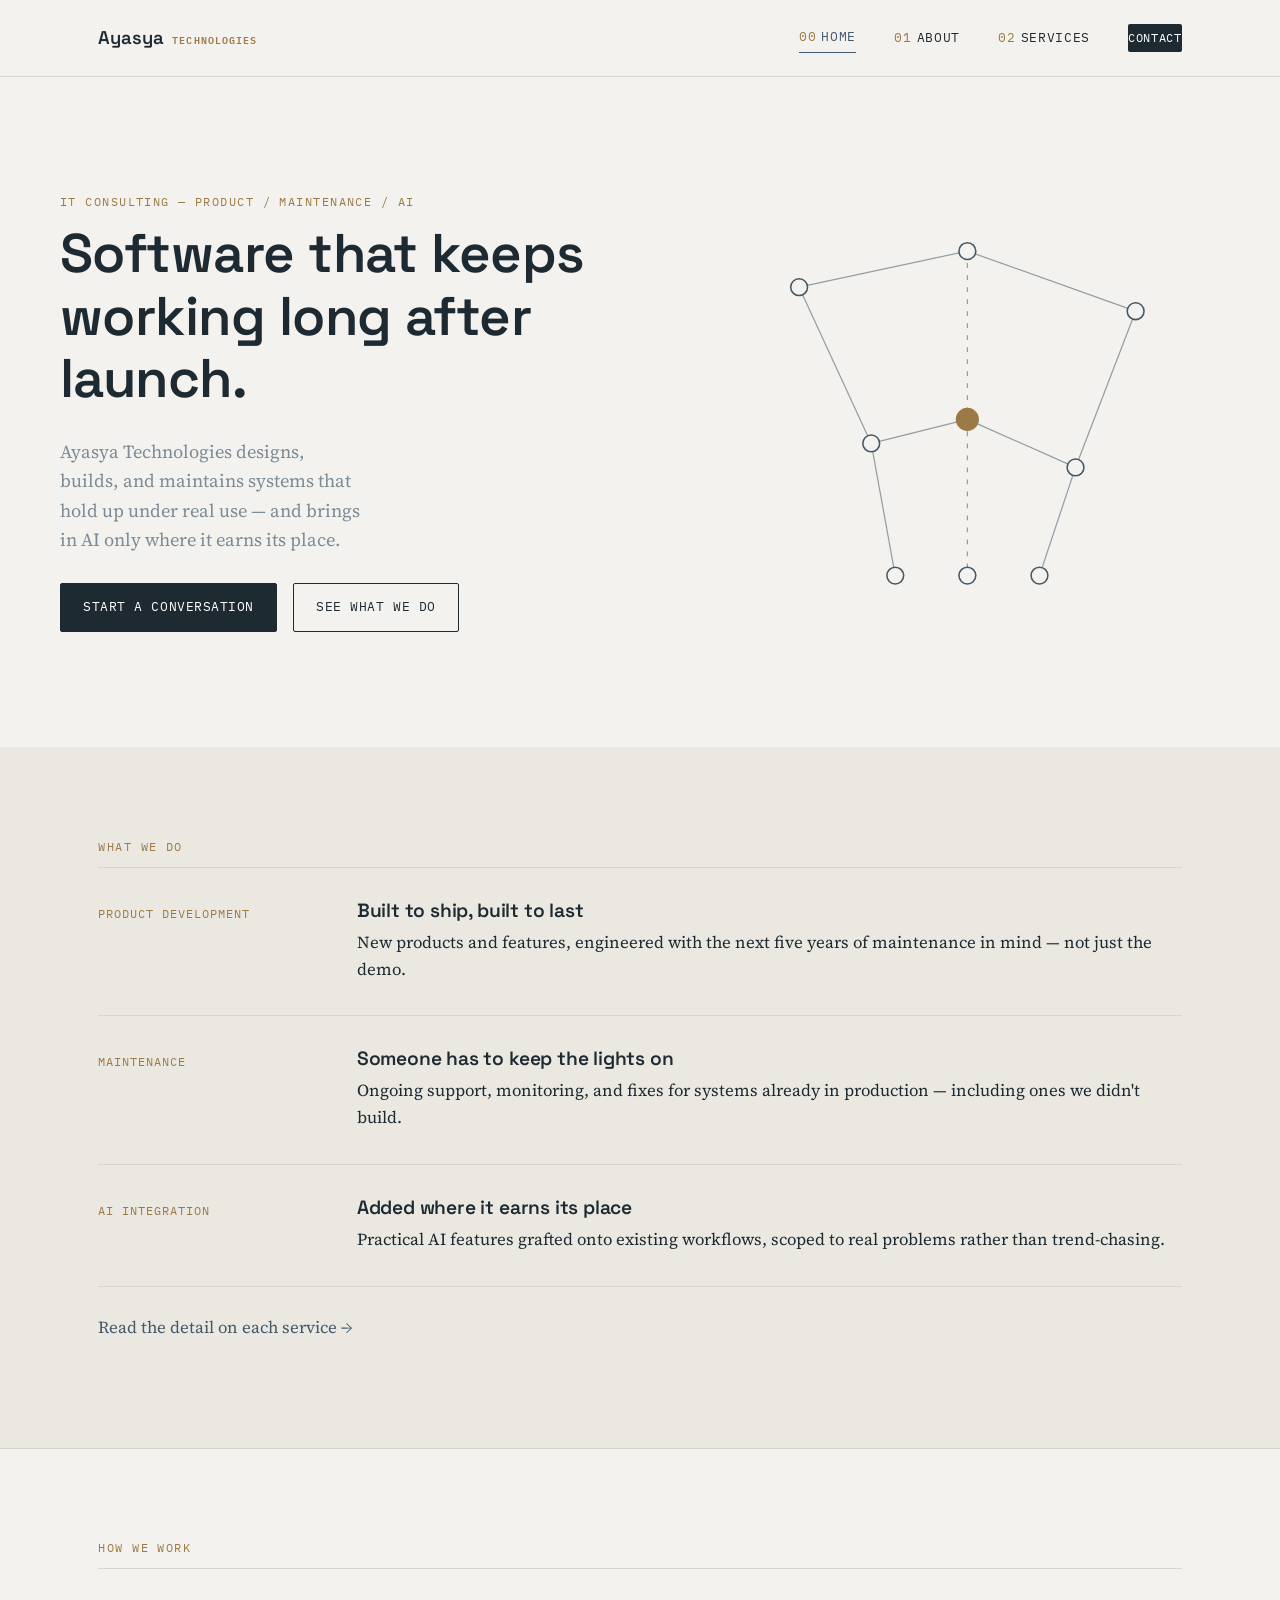
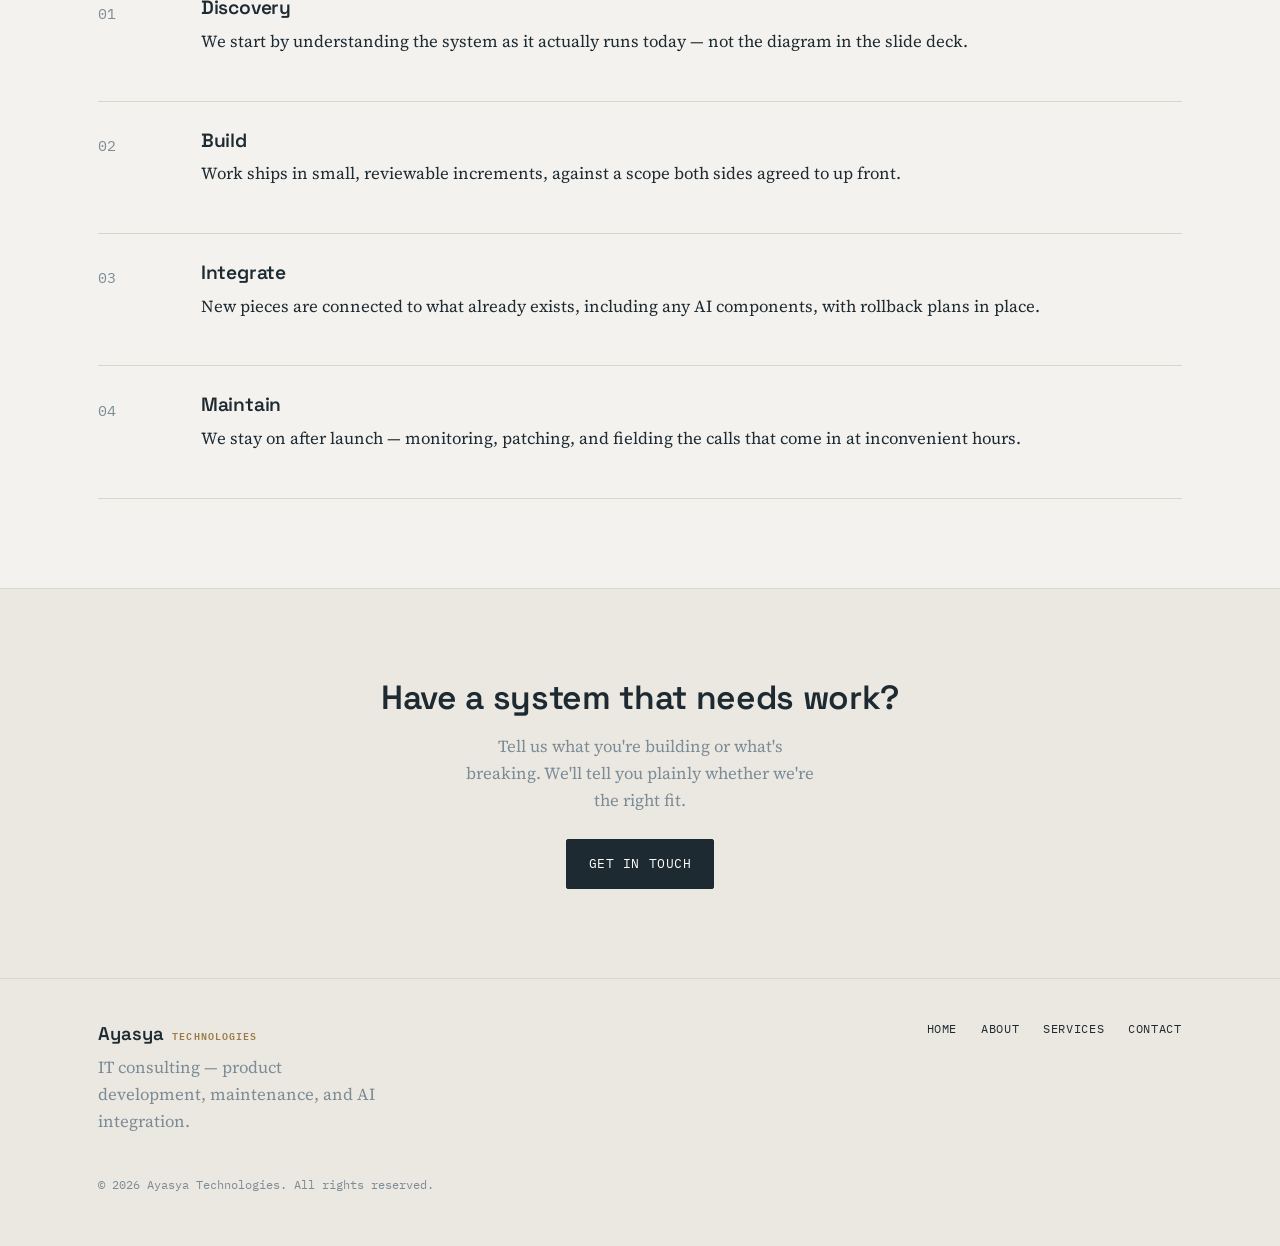
==== index.html @ 2e7dba9c "Initial site" ====
<!DOCTYPE html>
<html lang="en">
<head>
<meta charset="UTF-8">
<meta name="viewport" content="width=device-width, initial-scale=1.0">
<title>Ayasya Technologies — IT Consulting</title>
<meta name="description" content="Ayasya Technologies builds, ships, and maintains software — with AI integrated where it earns its place.">
<link rel="preconnect" href="https://fonts.googleapis.com">
<link href="https://fonts.googleapis.com/css2?family=Space+Grotesk:wght@500;600;700&family=Source+Serif+4:opsz,wght@8..60,400;8..60,500&family=IBM+Plex+Mono:wght@400;500&display=swap" rel="stylesheet">
<link rel="stylesheet" href="styles.css">
</head>
<body>

<header class="site-header">
  <nav class="nav">
    <a href="index.html" class="brand">Ayasya <small>TECHNOLOGIES</small></a>
    <button class="nav-toggle" aria-expanded="false" aria-label="Toggle navigation">MENU</button>
    <div class="nav-links">
      <a href="index.html" data-index="00" aria-current="page">Home</a>
      <a href="about.html" data-index="01">About</a>
      <a href="services.html" data-index="02">Services</a>
      <a href="contact.html" class="nav-cta">Contact</a>
    </div>
  </nav>
</header>

<main>
  <section class="wrap hero">
    <div>
      <span class="eyebrow">IT Consulting — Product / Maintenance / AI</span>
      <h1>Software that keeps working long after launch.</h1>
      <p class="lede">Ayasya Technologies designs, builds, and maintains systems that hold up under real use — and brings in AI only where it earns its place.</p>
      <div class="hero-actions">
        <a href="contact.html" class="btn primary">Start a conversation</a>
        <a href="services.html" class="btn">See what we do</a>
      </div>
    </div>
    <div>
      <svg class="diagram" viewBox="0 0 420 380" xmlns="http://www.w3.org/2000/svg" role="img" aria-label="Abstract diagram of connected systems">
        <line x1="70" y1="90" x2="210" y2="60"></line>
        <line x1="210" y1="60" x2="350" y2="110"></line>
        <line x1="70" y1="90" x2="130" y2="220"></line>
        <line x1="210" y1="60" x2="210" y2="200" class="pulse"></line>
        <line x1="350" y1="110" x2="300" y2="240"></line>
        <line x1="130" y1="220" x2="210" y2="200"></line>
        <line x1="210" y1="200" x2="300" y2="240"></line>
        <line x1="130" y1="220" x2="150" y2="330"></line>
        <line x1="300" y1="240" x2="270" y2="330"></line>
        <line x1="210" y1="200" x2="210" y2="330" class="pulse"></line>
        <circle cx="70" cy="90" r="7"></circle>
        <circle cx="210" cy="60" r="7"></circle>
        <circle cx="350" cy="110" r="7"></circle>
        <circle cx="130" cy="220" r="7"></circle>
        <circle cx="210" cy="200" r="9" class="node-lit"></circle>
        <circle cx="300" cy="240" r="7"></circle>
        <circle cx="150" cy="330" r="7"></circle>
        <circle cx="270" cy="330" r="7"></circle>
        <circle cx="210" cy="330" r="7"></circle>
      </svg>
    </div>
  </section>

  <section class="section alt">
    <div class="wrap">
      <span class="eyebrow">What we do</span>
      <div class="row-list">
        <div class="row">
          <span class="tag">Product Development</span>
          <div>
            <h3>Built to ship, built to last</h3>
            <p>New products and features, engineered with the next five years of maintenance in mind — not just the demo.</p>
          </div>
        </div>
        <div class="row">
          <span class="tag">Maintenance</span>
          <div>
            <h3>Someone has to keep the lights on</h3>
            <p>Ongoing support, monitoring, and fixes for systems already in production — including ones we didn't build.</p>
          </div>
        </div>
        <div class="row">
          <span class="tag">AI Integration</span>
          <div>
            <h3>Added where it earns its place</h3>
            <p>Practical AI features grafted onto existing workflows, scoped to real problems rather than trend-chasing.</p>
          </div>
        </div>
      </div>
      <p style="margin-top:1.75rem;"><a href="services.html">Read the detail on each service →</a></p>
    </div>
  </section>

  <section class="section">
    <div class="wrap">
      <span class="eyebrow">How we work</span>
      <div class="steps">
        <div class="step"><span class="num">01</span><div><h3>Discovery</h3><p>We start by understanding the system as it actually runs today — not the diagram in the slide deck.</p></div></div>
        <div class="step"><span class="num">02</span><div><h3>Build</h3><p>Work ships in small, reviewable increments, against a scope both sides agreed to up front.</p></div></div>
        <div class="step"><span class="num">03</span><div><h3>Integrate</h3><p>New pieces are connected to what already exists, including any AI components, with rollback plans in place.</p></div></div>
        <div class="step"><span class="num">04</span><div><h3>Maintain</h3><p>We stay on after launch — monitoring, patching, and fielding the calls that come in at inconvenient hours.</p></div></div>
      </div>
    </div>
  </section>

  <section class="section alt">
    <div class="wrap" style="text-align:center;">
      <h2>Have a system that needs work?</h2>
      <p class="muted" style="max-width:40ch;margin:0 auto 1.5rem;">Tell us what you're building or what's breaking. We'll tell you plainly whether we're the right fit.</p>
      <a href="contact.html" class="btn primary">Get in touch</a>
    </div>
  </section>
</main>

<footer class="site-footer">
  <div class="wrap">
    <div class="footer-grid">
      <div>
        <a href="index.html" class="brand">Ayasya <small>TECHNOLOGIES</small></a>
        <p class="muted" style="max-width:32ch;">IT consulting — product development, maintenance, and AI integration.</p>
      </div>
      <div class="footer-links">
        <a href="index.html">Home</a>
        <a href="about.html">About</a>
        <a href="services.html">Services</a>
        <a href="contact.html">Contact</a>
      </div>
    </div>
    <p class="copyright">© 2026 Ayasya Technologies. All rights reserved.</p>
  </div>
</footer>

<script src="script.js"></script>
</body>
</html>
---- styles.css ----
/* ============================================================
   Ayasya Technologies — design tokens
   ============================================================ */
:root {
  --paper:  #F3F2EE;   /* page background — cool off-white, not cream */
  --panel:  #EAE8E1;   /* slightly deeper panel background */
  --ink:    #1E2A32;   /* primary text — deep charcoal-blue */
  --slate:  #435868;   /* brand primary — muted blue-grey */
  --steel:  #7C8B96;   /* secondary text / muted tone */
  --brass:  #9C7A45;   /* accent — muted brass, used sparingly */
  --line:   #D9D6CD;   /* hairline borders / rules */
  --white:  #FFFFFF;

  --font-display: "Space Grotesk", "Arial", sans-serif;
  --font-body:    "Source Serif 4", "Georgia", serif;
  --font-mono:    "IBM Plex Mono", "Courier New", monospace;

  --maxw: 1160px;
  --gap: clamp(1.25rem, 3vw, 2.5rem);
}

* { box-sizing: border-box; }
html { scroll-behavior: smooth; }

body {
  margin: 0;
  background: var(--paper);
  color: var(--ink);
  font-family: var(--font-body);
  font-size: 1.05rem;
  line-height: 1.6;
  -webkit-font-smoothing: antialiased;
}

h1, h2, h3, h4 {
  font-family: var(--font-display);
  color: var(--ink);
  margin: 0 0 0.5em 0;
  line-height: 1.15;
  letter-spacing: -0.01em;
}

h1 { font-size: clamp(2.1rem, 5vw, 3.4rem); font-weight: 600; }
h2 { font-size: clamp(1.5rem, 3vw, 2.1rem); font-weight: 600; }
h3 { font-size: 1.2rem; font-weight: 600; }

p { margin: 0 0 1em 0; color: var(--ink); }

a { color: var(--slate); text-decoration: none; }
a:hover { color: var(--brass); }

.eyebrow {
  font-family: var(--font-mono);
  font-size: 0.75rem;
  letter-spacing: 0.12em;
  text-transform: uppercase;
  color: var(--brass);
  display: block;
  margin-bottom: 0.9em;
}

.muted { color: var(--steel); }

/* Focus visibility (accessibility) */
a:focus-visible, button:focus-visible, input:focus-visible, textarea:focus-visible {
  outline: 2px solid var(--slate);
  outline-offset: 3px;
}

@media (prefers-reduced-motion: reduce) {
  * { animation-duration: 0.01ms !important; transition-duration: 0.01ms !important; }
}

/* ============================================================
   Layout helpers
   ============================================================ */
.wrap {
  max-width: var(--maxw);
  margin: 0 auto;
  padding: 0 var(--gap);
}

.section {
  padding: clamp(3rem, 7vw, 6rem) 0;
  border-bottom: 1px solid var(--line);
}
.section:last-of-type { border-bottom: none; }
.section.alt { background: var(--panel); }

/* ============================================================
   Header / Nav
   ============================================================ */
header.site-header {
  border-bottom: 1px solid var(--line);
  background: var(--paper);
  position: sticky;
  top: 0;
  z-index: 50;
}

.nav {
  max-width: var(--maxw);
  margin: 0 auto;
  padding: 0 var(--gap);
  height: 76px;
  display: flex;
  align-items: center;
  justify-content: space-between;
}

.brand {
  font-family: var(--font-display);
  font-weight: 600;
  font-size: 1.15rem;
  color: var(--ink);
  display: flex;
  align-items: baseline;
  gap: 0.5rem;
}
.brand:hover { color: var(--ink); }
.brand small {
  font-family: var(--font-mono);
  font-size: 0.65rem;
  color: var(--brass);
  letter-spacing: 0.1em;
}

.nav-links {
  display: flex;
  gap: clamp(1.25rem, 3vw, 2.5rem);
  align-items: center;
}

.nav-links a {
  font-family: var(--font-mono);
  font-size: 0.8rem;
  letter-spacing: 0.05em;
  text-transform: uppercase;
  color: var(--ink);
  position: relative;
  padding: 0.25rem 0;
}
.nav-links a::before {
  content: attr(data-index);
  color: var(--brass);
  margin-right: 0.4em;
}
.nav-links a[aria-current="page"] {
  color: var(--slate);
  border-bottom: 1px solid var(--slate);
}
.nav-links a:hover { color: var(--slate); }

.nav-cta {
  background: var(--ink);
  color: var(--white) !important;
  padding: 0.55rem 1.1rem;
  border-radius: 2px;
  font-size: 0.78rem !important;
}
.nav-cta::before { content: none !important; }
.nav-cta:hover { background: var(--slate); }

.nav-toggle {
  display: none;
  background: none;
  border: 1px solid var(--line);
  border-radius: 2px;
  padding: 0.4rem 0.6rem;
  cursor: pointer;
  font-family: var(--font-mono);
  font-size: 0.75rem;
}

@media (max-width: 780px) {
  .nav-toggle { display: inline-block; }
  .nav-links {
    position: absolute;
    top: 76px;
    left: 0;
    right: 0;
    background: var(--paper);
    border-bottom: 1px solid var(--line);
    flex-direction: column;
    align-items: flex-start;
    padding: 1rem var(--gap) 1.5rem;
    gap: 1rem;
    display: none;
  }
  .nav-links.open { display: flex; }
  .nav-cta { margin-top: 0.4rem; }
}

/* ============================================================
   Buttons
   ============================================================ */
.btn {
  display: inline-flex;
  align-items: center;
  gap: 0.5em;
  font-family: var(--font-mono);
  font-size: 0.8rem;
  letter-spacing: 0.04em;
  text-transform: uppercase;
  padding: 0.85rem 1.4rem;
  border-radius: 2px;
  border: 1px solid var(--ink);
  color: var(--ink);
  background: transparent;
  cursor: pointer;
}
.btn:hover { background: var(--ink); color: var(--white); }
.btn.primary { background: var(--ink); color: var(--white); }
.btn.primary:hover { background: var(--slate); border-color: var(--slate); }

/* ============================================================
   Hero + schematic diagram
   ============================================================ */
.hero {
  display: grid;
  grid-template-columns: 1.1fr 0.9fr;
  gap: var(--gap);
  align-items: center;
  padding: clamp(3.5rem, 8vw, 6.5rem) 0;
}
@media (max-width: 860px) {
  .hero { grid-template-columns: 1fr; }
}

.hero .lede { font-size: 1.15rem; color: var(--steel); max-width: 34ch; }
.hero-actions { display: flex; gap: 1rem; margin-top: 1.75rem; flex-wrap: wrap; }

.diagram { width: 100%; height: auto; }
.diagram line, .diagram path {
  stroke: var(--slate);
  stroke-width: 1;
  opacity: 0.55;
}
.diagram circle { fill: var(--paper); stroke: var(--slate); stroke-width: 1.3; }
.diagram circle.node-lit { fill: var(--brass); stroke: var(--brass); }
.diagram .pulse {
  stroke-dasharray: 4 6;
  animation: dash 5s linear infinite;
}
@keyframes dash { to { stroke-dashoffset: -100; } }

/* ============================================================
   Structured list (definition-style rows — used for services,
   process steps; hairline dividers instead of cards)
   ============================================================ */
.row-list { border-top: 1px solid var(--line); }
.row {
  display: grid;
  grid-template-columns: 220px 1fr;
  gap: var(--gap);
  padding: 2rem 0;
  border-bottom: 1px solid var(--line);
}
@media (max-width: 700px) {
  .row { grid-template-columns: 1fr; gap: 0.5rem; }
}
.row .tag {
  font-family: var(--font-mono);
  font-size: 0.75rem;
  letter-spacing: 0.08em;
  text-transform: uppercase;
  color: var(--brass);
  padding-top: 0.25rem;
}
.row h3 { margin-bottom: 0.4em; }
.row p:last-child { margin-bottom: 0; }

/* Process steps — legitimately sequential, so numbered */
.steps { border-top: 1px solid var(--line); }
.step {
  display: grid;
  grid-template-columns: 64px 1fr;
  gap: var(--gap);
  padding: 1.75rem 0;
  border-bottom: 1px solid var(--line);
}
.step .num {
  font-family: var(--font-mono);
  color: var(--steel);
  font-size: 0.95rem;
  padding-top: 0.2rem;
}
@media (max-width: 700px) {
  .step { grid-template-columns: 40px 1fr; }
}

/* Two/three column grid */
.grid-3 {
  display: grid;
  grid-template-columns: repeat(3, 1fr);
  gap: var(--gap);
}
@media (max-width: 860px) {
  .grid-3 { grid-template-columns: 1fr; }
}

.card {
  border: 1px solid var(--line);
  padding: 1.75rem;
  background: var(--paper);
}
.card h3 { margin-bottom: 0.5em; }

/* ============================================================
   Footer
   ============================================================ */
footer.site-footer {
  border-top: 1px solid var(--line);
  padding: 2.5rem 0;
  background: var(--panel);
}
.footer-grid {
  display: flex;
  justify-content: space-between;
  align-items: flex-start;
  flex-wrap: wrap;
  gap: 1.5rem;
}
.footer-grid .brand { margin-bottom: 0.4rem; }
.footer-links { display: flex; gap: 1.5rem; flex-wrap: wrap; }
.footer-links a {
  font-family: var(--font-mono);
  font-size: 0.78rem;
  text-transform: uppercase;
  letter-spacing: 0.05em;
  color: var(--ink);
}
.copyright {
  font-family: var(--font-mono);
  font-size: 0.72rem;
  color: var(--steel);
  margin-top: 1.5rem;
}

/* ============================================================
   Contact page specifics
   ============================================================ */
.contact-grid {
  display: grid;
  grid-template-columns: 1fr 1fr;
  gap: var(--gap);
}
@media (max-width: 860px) {
  .contact-grid { grid-template-columns: 1fr; }
}

.contact-detail {
  display: block;
  font-family: var(--font-mono);
  font-size: 0.85rem;
  padding: 1rem 0;
  border-bottom: 1px solid var(--line);
}
.contact-detail .label { color: var(--steel); display: block; margin-bottom: 0.3em; text-transform: uppercase; letter-spacing: 0.08em; font-size: 0.7rem; }

form.contact-form { display: flex; flex-direction: column; gap: 1.1rem; }
form.contact-form label {
  font-family: var(--font-mono);
  font-size: 0.72rem;
  text-transform: uppercase;
  letter-spacing: 0.08em;
  color: var(--steel);
  margin-bottom: 0.4em;
  display: block;
}
form.contact-form input,
form.contact-form textarea {
  width: 100%;
  border: 1px solid var(--line);
  background: var(--white);
  padding: 0.75rem 0.85rem;
  font-family: var(--font-body);
  font-size: 1rem;
  color: var(--ink);
  border-radius: 2px;
}
form.contact-form textarea { resize: vertical; min-height: 120px; }
form.contact-form .btn { align-self: flex-start; margin-top: 0.3rem; }

.form-note {
  font-family: var(--font-mono);
  font-size: 0.72rem;
  color: var(--steel);
  margin-top: 0.75rem;
}

/* Page header (non-home pages) */
.page-header { padding: clamp(2.5rem, 6vw, 4rem) 0 1rem; }
.page-header .lede { max-width: 46ch; color: var(--steel); font-size: 1.05rem; }
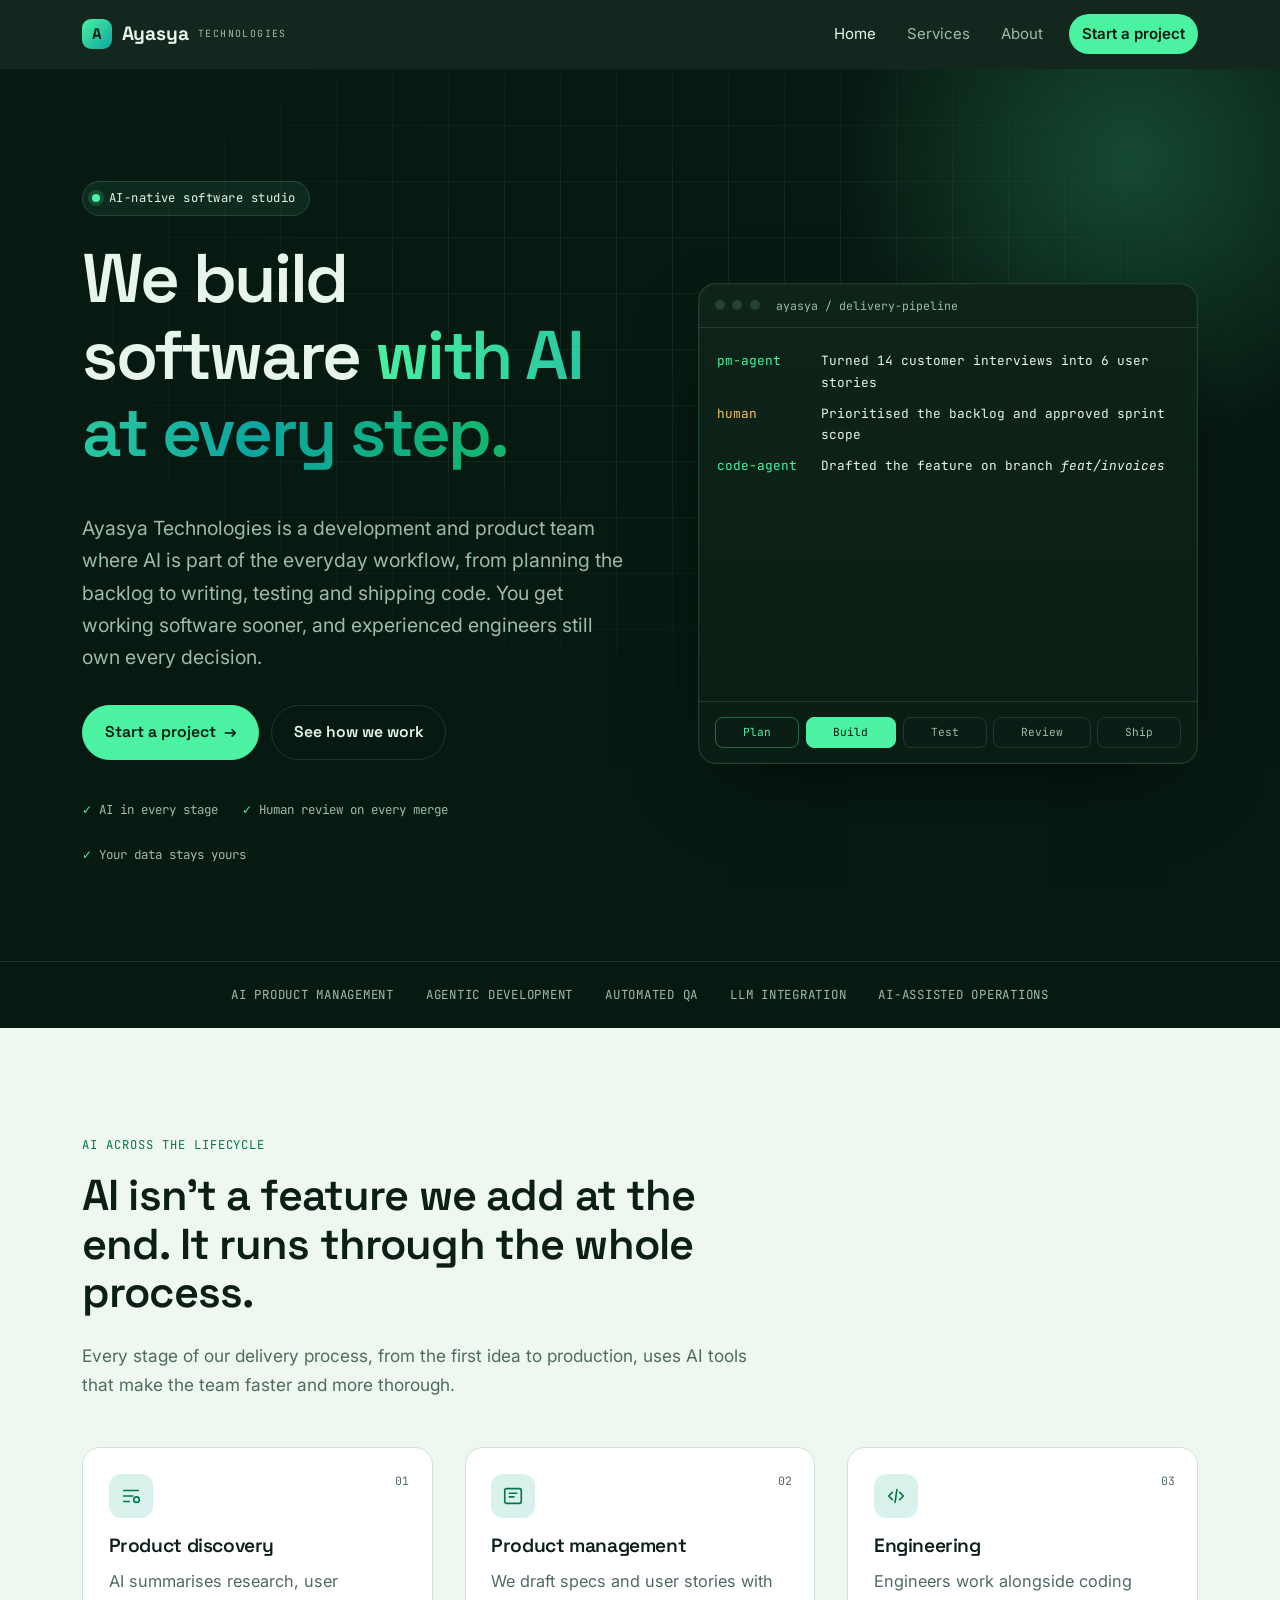
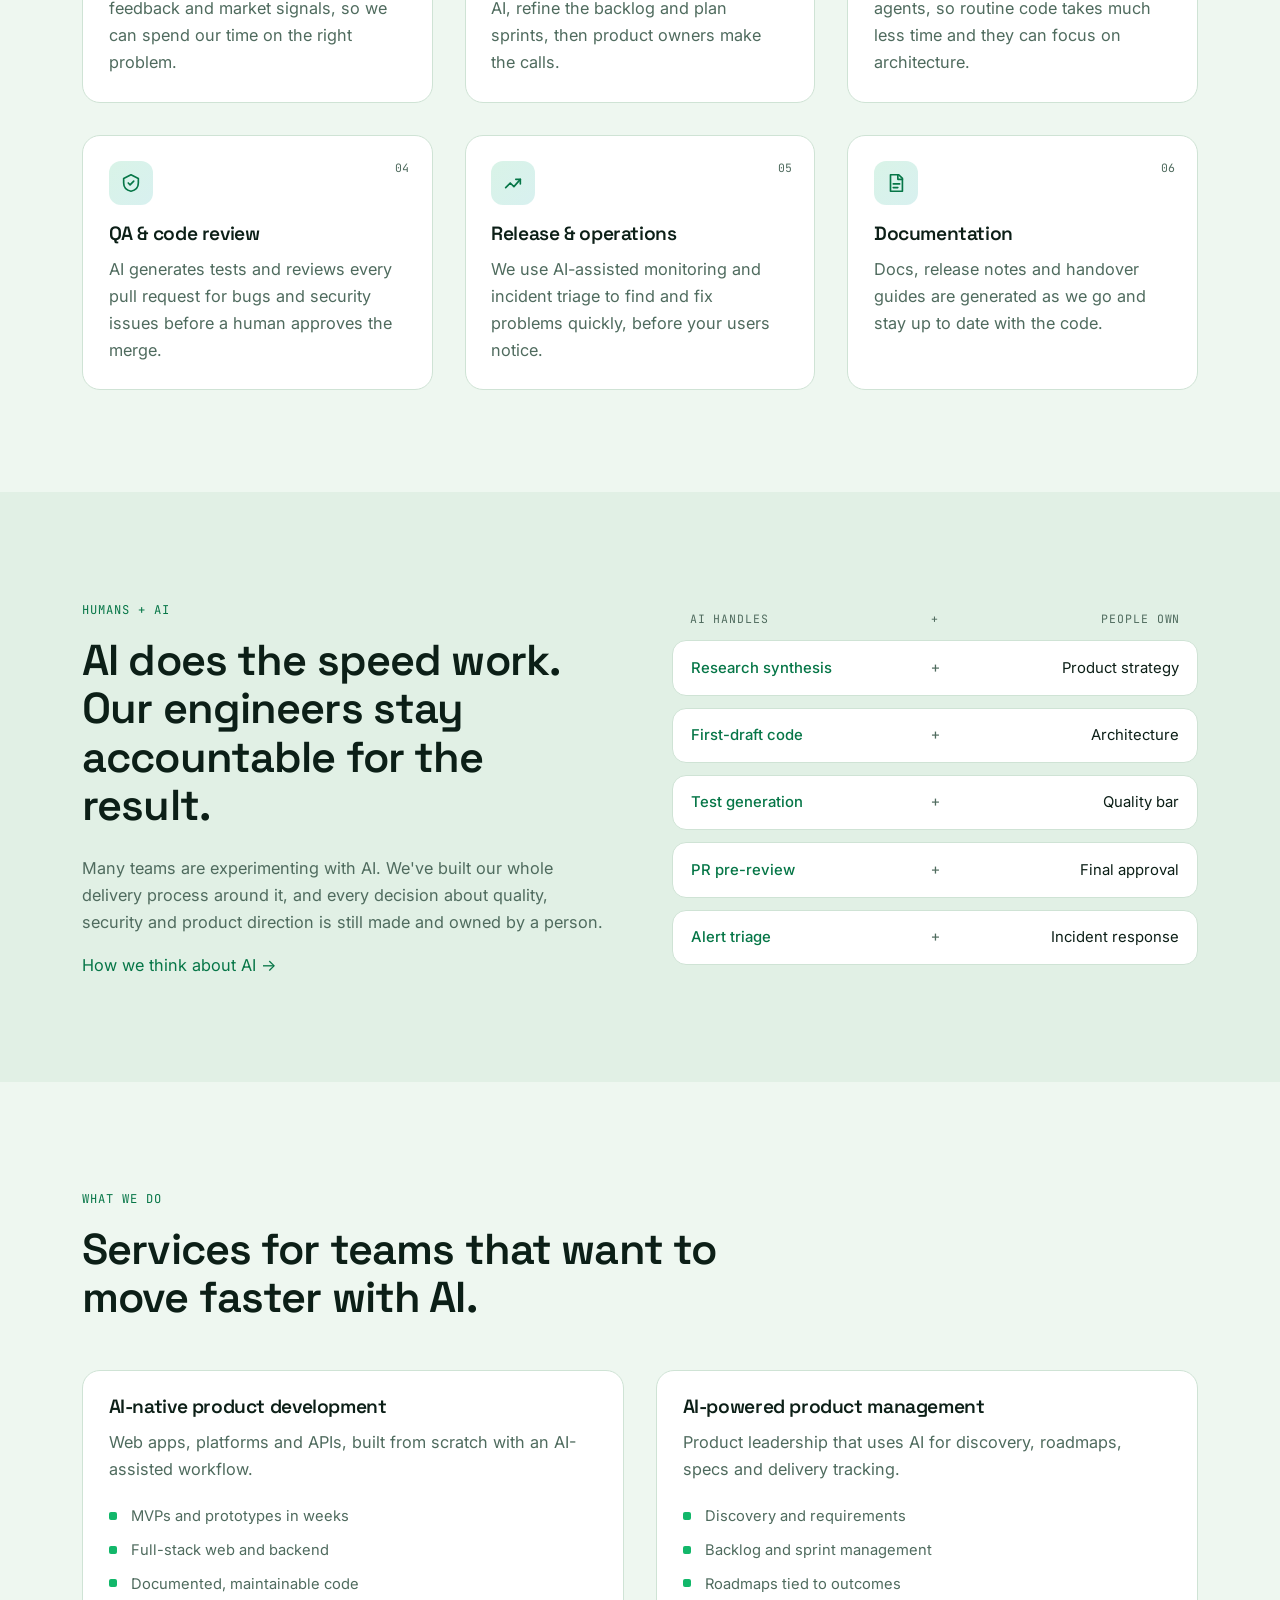
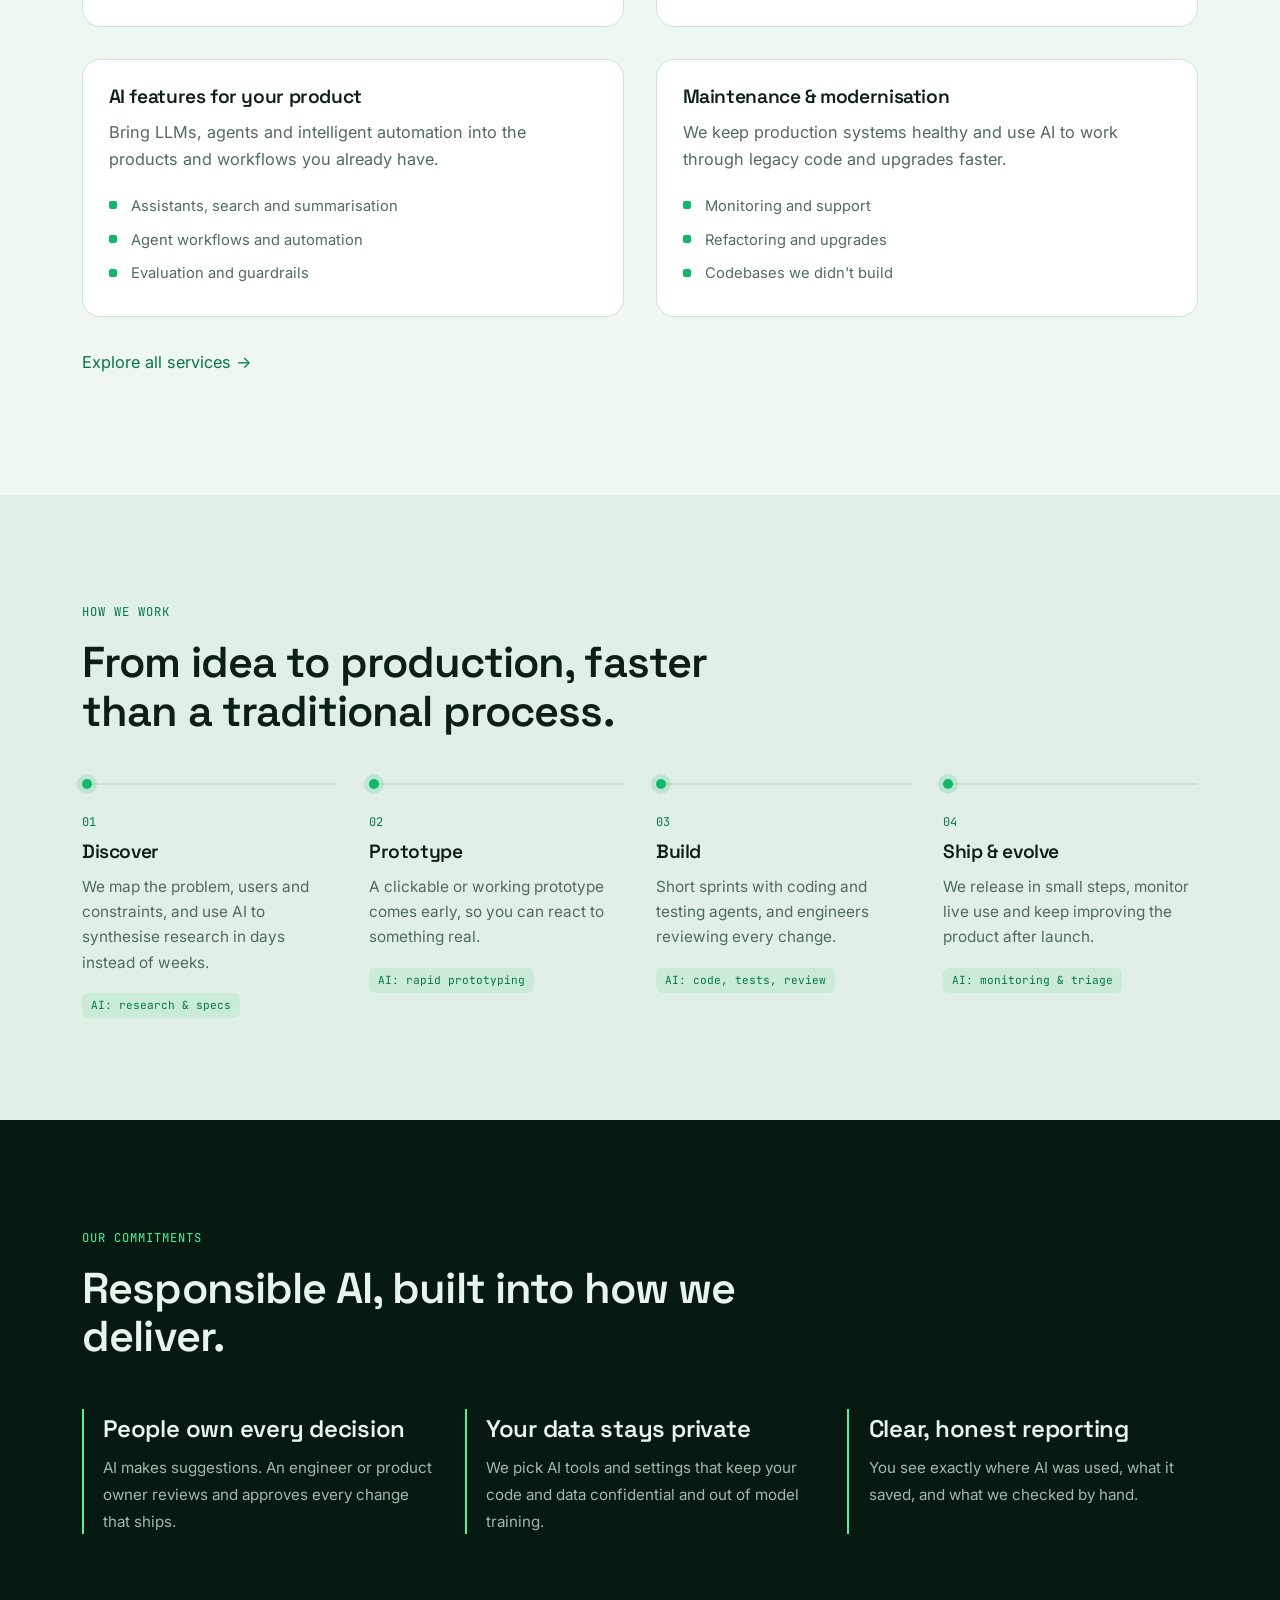
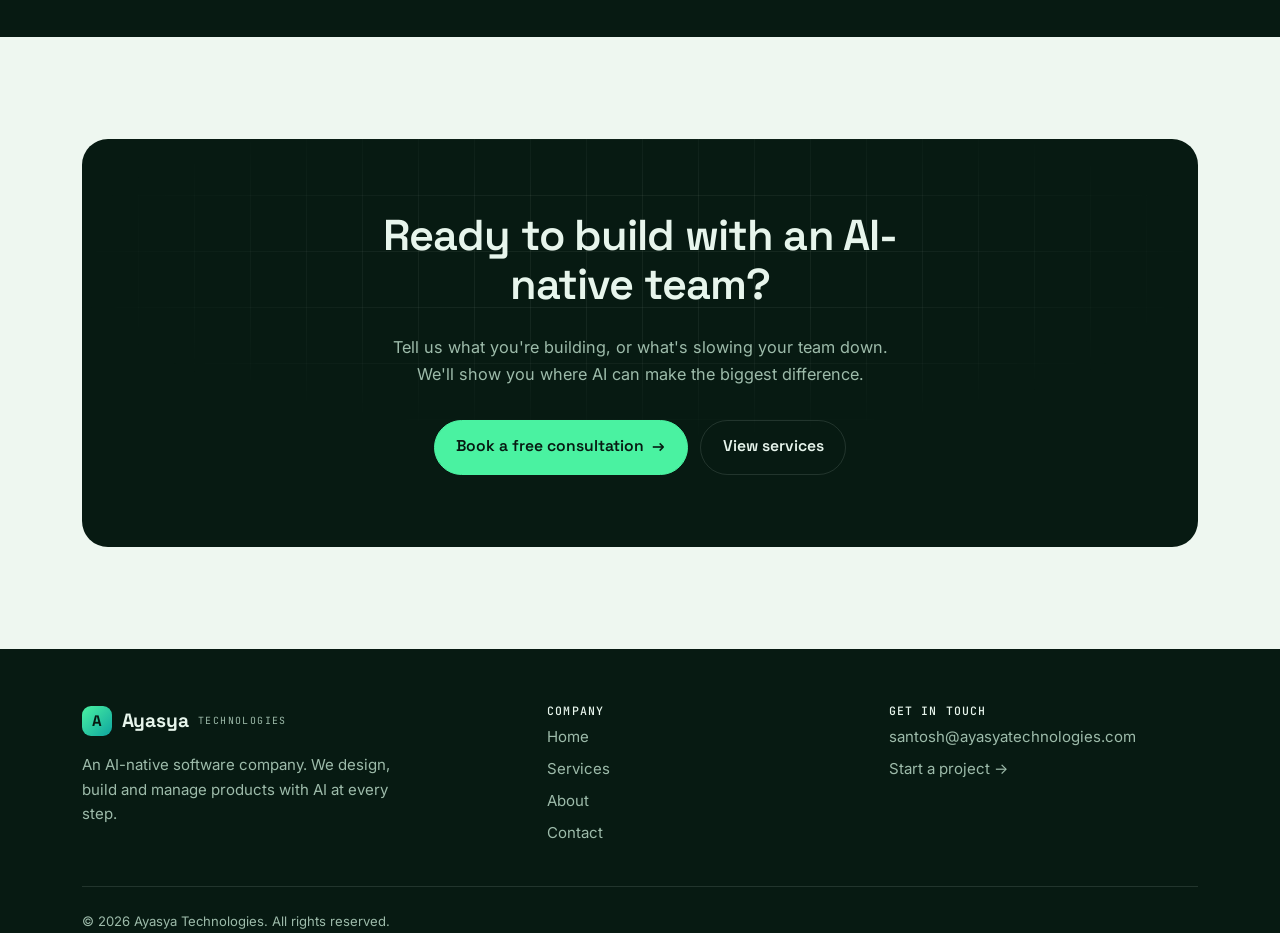
==== commit 51ebedeb: "Redesign site around AI-native positioning Modern dark/green design system, new hero with animated a" ====
--- a/index.html
+++ b/index.html
@@ -3,110 +3,246 @@
 <head>
 <meta charset="UTF-8">
 <meta name="viewport" content="width=device-width, initial-scale=1.0">
-<title>Ayasya Technologies — IT Consulting</title>
-<meta name="description" content="Ayasya Technologies builds, ships, and maintains software — with AI integrated where it earns its place.">
+<title>Ayasya Technologies — AI-Native Software Development</title>
+<meta name="description" content="Ayasya Technologies is an AI-native software company. AI is built into how we plan, design, code, test, ship and manage every product we deliver.">
+<meta property="og:title" content="Ayasya Technologies — AI-Native Software Development">
+<meta property="og:description" content="Software built and managed with AI at every step, from backlog to production.">
+<meta name="theme-color" content="#071A12">
 <link rel="preconnect" href="https://fonts.googleapis.com">
-<link href="https://fonts.googleapis.com/css2?family=Space+Grotesk:wght@500;600;700&family=Source+Serif+4:opsz,wght@8..60,400;8..60,500&family=IBM+Plex+Mono:wght@400;500&display=swap" rel="stylesheet">
+<link rel="preconnect" href="https://fonts.gstatic.com" crossorigin>
+<link href="https://fonts.googleapis.com/css2?family=Space+Grotesk:wght@500;600;700&family=Inter:wght@400;500;600&family=JetBrains+Mono:wght@400;500&display=swap" rel="stylesheet">
 <link rel="stylesheet" href="styles.css">
+<script>document.documentElement.classList.add('js');</script>
 </head>
 <body>
 
 <header class="site-header">
   <nav class="nav">
-    <a href="index.html" class="brand">Ayasya <small>TECHNOLOGIES</small></a>
+    <a href="index.html" class="brand"><span class="brand-mark">A</span>Ayasya <small>TECHNOLOGIES</small></a>
     <button class="nav-toggle" aria-expanded="false" aria-label="Toggle navigation">MENU</button>
     <div class="nav-links">
-      <a href="index.html" data-index="00" aria-current="page">Home</a>
-      <a href="about.html" data-index="01">About</a>
-      <a href="services.html" data-index="02">Services</a>
-      <a href="contact.html" class="nav-cta">Contact</a>
+      <a href="index.html" aria-current="page">Home</a>
+      <a href="services.html">Services</a>
+      <a href="about.html">About</a>
+      <a href="contact.html" class="nav-cta">Start a project</a>
     </div>
   </nav>
 </header>
 
 <main>
-  <section class="wrap hero">
-    <div>
-      <span class="eyebrow">IT Consulting — Product / Maintenance / AI</span>
-      <h1>Software that keeps working long after launch.</h1>
-      <p class="lede">Ayasya Technologies designs, builds, and maintains systems that hold up under real use — and brings in AI only where it earns its place.</p>
-      <div class="hero-actions">
-        <a href="contact.html" class="btn primary">Start a conversation</a>
-        <a href="services.html" class="btn">See what we do</a>
-      </div>
-    </div>
-    <div>
-      <svg class="diagram" viewBox="0 0 420 380" xmlns="http://www.w3.org/2000/svg" role="img" aria-label="Abstract diagram of connected systems">
-        <line x1="70" y1="90" x2="210" y2="60"></line>
-        <line x1="210" y1="60" x2="350" y2="110"></line>
-        <line x1="70" y1="90" x2="130" y2="220"></line>
-        <line x1="210" y1="60" x2="210" y2="200" class="pulse"></line>
-        <line x1="350" y1="110" x2="300" y2="240"></line>
-        <line x1="130" y1="220" x2="210" y2="200"></line>
-        <line x1="210" y1="200" x2="300" y2="240"></line>
-        <line x1="130" y1="220" x2="150" y2="330"></line>
-        <line x1="300" y1="240" x2="270" y2="330"></line>
-        <line x1="210" y1="200" x2="210" y2="330" class="pulse"></line>
-        <circle cx="70" cy="90" r="7"></circle>
-        <circle cx="210" cy="60" r="7"></circle>
-        <circle cx="350" cy="110" r="7"></circle>
-        <circle cx="130" cy="220" r="7"></circle>
-        <circle cx="210" cy="200" r="9" class="node-lit"></circle>
-        <circle cx="300" cy="240" r="7"></circle>
-        <circle cx="150" cy="330" r="7"></circle>
-        <circle cx="270" cy="330" r="7"></circle>
-        <circle cx="210" cy="330" r="7"></circle>
-      </svg>
-    </div>
-  </section>
-
+  <!-- ============ Hero ============ -->
+  <section class="dark grid-bg hero">
+    <div class="glow-orb"></div>
+    <div class="wrap hero-grid">
+      <div>
+        <span class="pill"><span class="dot"></span>AI-native software studio</span>
+        <h1>We build software <span class="gradient-text">with AI at every step.</span></h1>
+        <p class="lede">Ayasya Technologies is a development and product team where AI is part of the everyday workflow, from planning the backlog to writing, testing and shipping code. You get working software sooner, and experienced engineers still own every decision.</p>
+        <div class="hero-actions">
+          <a href="contact.html" class="btn primary">Start a project <span class="arrow">→</span></a>
+          <a href="#how" class="btn ghost">See how we work</a>
+        </div>
+        <div class="hero-meta">
+          <span>AI in every stage</span>
+          <span>Human review on every merge</span>
+          <span>Your data stays yours</span>
+        </div>
+      </div>
+
+      <div class="console" aria-label="Example of an AI-assisted delivery workflow">
+        <div class="console-bar"><i></i><i></i><i></i><span>ayasya / delivery-pipeline</span></div>
+        <div class="console-body" id="console">
+          <div class="console-line"><span class="who">pm-agent</span><span>Turned 14 customer interviews into 6 user stories</span></div>
+          <div class="console-line"><span class="who human">human</span><span>Prioritised the backlog and approved sprint scope</span></div>
+          <div class="console-line"><span class="who">code-agent</span><span>Drafted the feature on branch <em>feat/invoices</em></span></div>
+          <div class="console-line"><span class="who">test-agent</span><span>Wrote 42 tests, <span class="ok">all passing ✓</span></span></div>
+          <div class="console-line"><span class="who">review-agent</span><span>Flagged 2 edge cases and 1 security issue</span></div>
+          <div class="console-line"><span class="who human">human</span><span>Reviewed the diff, fixed the issues and merged</span></div>
+          <div class="console-line"><span class="who">ops-agent</span><span>Deployed to production, <span class="ok">monitors green ✓</span></span></div>
+          <div class="console-line"><span class="who">&gt;</span><span><span class="console-cursor"></span></span></div>
+        </div>
+        <div class="pipeline" id="pipeline">
+          <span>Plan</span><span>Build</span><span>Test</span><span>Review</span><span>Ship</span>
+        </div>
+      </div>
+    </div>
+  </section>
+
+  <div class="dark strip">
+    <div class="wrap strip-inner">
+      <span>AI PRODUCT MANAGEMENT</span>
+      <span>AGENTIC DEVELOPMENT</span>
+      <span>AUTOMATED QA</span>
+      <span>LLM INTEGRATION</span>
+      <span>AI-ASSISTED OPERATIONS</span>
+    </div>
+  </div>
+
+  <!-- ============ AI across the lifecycle ============ -->
+  <section class="section">
+    <div class="wrap">
+      <div class="section-head reveal">
+        <span class="eyebrow">AI across the lifecycle</span>
+        <h2>AI isn't a feature we add at the end. It runs through the whole process.</h2>
+        <p>Every stage of our delivery process, from the first idea to production, uses AI tools that make the team faster and more thorough.</p>
+      </div>
+
+      <div class="cards">
+        <article class="card reveal">
+          <span class="stage">01</span>
+          <div class="icon"><svg viewBox="0 0 24 24"><path d="M4 6h16M4 12h10M4 18h6"/><circle cx="18" cy="16" r="3"/></svg></div>
+          <h3>Product discovery</h3>
+          <p>AI summarises research, user feedback and market signals, so we can spend our time on the right problem.</p>
+        </article>
+        <article class="card reveal">
+          <span class="stage">02</span>
+          <div class="icon"><svg viewBox="0 0 24 24"><rect x="3" y="4" width="18" height="16" rx="2"/><path d="M8 9h8M8 13h5"/></svg></div>
+          <h3>Product management</h3>
+          <p>We draft specs and user stories with AI, refine the backlog and plan sprints, then product owners make the calls.</p>
+        </article>
+        <article class="card reveal">
+          <span class="stage">03</span>
+          <div class="icon"><svg viewBox="0 0 24 24"><path d="m8 8-4 4 4 4M16 8l4 4-4 4M13 5l-2 14"/></svg></div>
+          <h3>Engineering</h3>
+          <p>Engineers work alongside coding agents, so routine code takes much less time and they can focus on architecture.</p>
+        </article>
+        <article class="card reveal">
+          <span class="stage">04</span>
+          <div class="icon"><svg viewBox="0 0 24 24"><path d="M9 12l2 2 4-4"/><path d="M12 3l8 4v5c0 5-3.5 8-8 9-4.5-1-8-4-8-9V7z"/></svg></div>
+          <h3>QA &amp; code review</h3>
+          <p>AI generates tests and reviews every pull request for bugs and security issues before a human approves the merge.</p>
+        </article>
+        <article class="card reveal">
+          <span class="stage">05</span>
+          <div class="icon"><svg viewBox="0 0 24 24"><path d="M4 17l5-5 4 4 7-8"/><path d="M15 8h5v5"/></svg></div>
+          <h3>Release &amp; operations</h3>
+          <p>We use AI-assisted monitoring and incident triage to find and fix problems quickly, before your users notice.</p>
+        </article>
+        <article class="card reveal">
+          <span class="stage">06</span>
+          <div class="icon"><svg viewBox="0 0 24 24"><path d="M6 3h9l4 4v14H6z"/><path d="M14 3v5h5M9 13h7M9 17h5"/></svg></div>
+          <h3>Documentation</h3>
+          <p>Docs, release notes and handover guides are generated as we go and stay up to date with the code.</p>
+        </article>
+      </div>
+    </div>
+  </section>
+
+  <!-- ============ Human + AI ============ -->
   <section class="section alt">
-    <div class="wrap">
-      <span class="eyebrow">What we do</span>
-      <div class="row-list">
-        <div class="row">
-          <span class="tag">Product Development</span>
-          <div>
-            <h3>Built to ship, built to last</h3>
-            <p>New products and features, engineered with the next five years of maintenance in mind — not just the demo.</p>
-          </div>
-        </div>
-        <div class="row">
-          <span class="tag">Maintenance</span>
-          <div>
-            <h3>Someone has to keep the lights on</h3>
-            <p>Ongoing support, monitoring, and fixes for systems already in production — including ones we didn't build.</p>
-          </div>
-        </div>
-        <div class="row">
-          <span class="tag">AI Integration</span>
-          <div>
-            <h3>Added where it earns its place</h3>
-            <p>Practical AI features grafted onto existing workflows, scoped to real problems rather than trend-chasing.</p>
-          </div>
-        </div>
-      </div>
-      <p style="margin-top:1.75rem;"><a href="services.html">Read the detail on each service →</a></p>
-    </div>
-  </section>
-
+    <div class="wrap split">
+      <div class="reveal">
+        <span class="eyebrow">Humans + AI</span>
+        <h2>AI does the speed work. Our engineers stay accountable for the result.</h2>
+        <p class="muted">Many teams are experimenting with AI. We've built our whole delivery process around it, and every decision about quality, security and product direction is still made and owned by a person.</p>
+        <a href="about.html">How we think about AI →</a>
+      </div>
+      <div class="duo reveal">
+        <div class="duo-head"><span>AI handles</span><span>+</span><span>People own</span></div>
+        <div class="duo-row"><span class="ai">Research synthesis</span><span class="plus">+</span><span class="human">Product strategy</span></div>
+        <div class="duo-row"><span class="ai">First-draft code</span><span class="plus">+</span><span class="human">Architecture</span></div>
+        <div class="duo-row"><span class="ai">Test generation</span><span class="plus">+</span><span class="human">Quality bar</span></div>
+        <div class="duo-row"><span class="ai">PR pre-review</span><span class="plus">+</span><span class="human">Final approval</span></div>
+        <div class="duo-row"><span class="ai">Alert triage</span><span class="plus">+</span><span class="human">Incident response</span></div>
+      </div>
+    </div>
+  </section>
+
+  <!-- ============ Services ============ -->
   <section class="section">
     <div class="wrap">
-      <span class="eyebrow">How we work</span>
-      <div class="steps">
-        <div class="step"><span class="num">01</span><div><h3>Discovery</h3><p>We start by understanding the system as it actually runs today — not the diagram in the slide deck.</p></div></div>
-        <div class="step"><span class="num">02</span><div><h3>Build</h3><p>Work ships in small, reviewable increments, against a scope both sides agreed to up front.</p></div></div>
-        <div class="step"><span class="num">03</span><div><h3>Integrate</h3><p>New pieces are connected to what already exists, including any AI components, with rollback plans in place.</p></div></div>
-        <div class="step"><span class="num">04</span><div><h3>Maintain</h3><p>We stay on after launch — monitoring, patching, and fielding the calls that come in at inconvenient hours.</p></div></div>
-      </div>
-    </div>
-  </section>
-
-  <section class="section alt">
-    <div class="wrap" style="text-align:center;">
-      <h2>Have a system that needs work?</h2>
-      <p class="muted" style="max-width:40ch;margin:0 auto 1.5rem;">Tell us what you're building or what's breaking. We'll tell you plainly whether we're the right fit.</p>
-      <a href="contact.html" class="btn primary">Get in touch</a>
+      <div class="section-head reveal">
+        <span class="eyebrow">What we do</span>
+        <h2>Services for teams that want to move faster with AI.</h2>
+      </div>
+      <div class="cards two">
+        <article class="card reveal">
+          <h3>AI-native product development</h3>
+          <p>Web apps, platforms and APIs, built from scratch with an AI-assisted workflow.</p>
+          <ul><li>MVPs and prototypes in weeks</li><li>Full-stack web and backend</li><li>Documented, maintainable code</li></ul>
+        </article>
+        <article class="card reveal">
+          <h3>AI-powered product management</h3>
+          <p>Product leadership that uses AI for discovery, roadmaps, specs and delivery tracking.</p>
+          <ul><li>Discovery and requirements</li><li>Backlog and sprint management</li><li>Roadmaps tied to outcomes</li></ul>
+        </article>
+        <article class="card reveal">
+          <h3>AI features for your product</h3>
+          <p>Bring LLMs, agents and intelligent automation into the products and workflows you already have.</p>
+          <ul><li>Assistants, search and summarisation</li><li>Agent workflows and automation</li><li>Evaluation and guardrails</li></ul>
+        </article>
+        <article class="card reveal">
+          <h3>Maintenance &amp; modernisation</h3>
+          <p>We keep production systems healthy and use AI to work through legacy code and upgrades faster.</p>
+          <ul><li>Monitoring and support</li><li>Refactoring and upgrades</li><li>Codebases we didn't build</li></ul>
+        </article>
+      </div>
+      <p class="reveal" style="margin-top:2rem;"><a href="services.html">Explore all services →</a></p>
+    </div>
+  </section>
+
+  <!-- ============ Process ============ -->
+  <section class="section alt" id="how">
+    <div class="wrap">
+      <div class="section-head reveal">
+        <span class="eyebrow">How we work</span>
+        <h2>From idea to production, faster than a traditional process.</h2>
+      </div>
+      <div class="timeline">
+        <div class="step reveal">
+          <span class="num">01</span>
+          <h3>Discover</h3>
+          <p>We map the problem, users and constraints, and use AI to synthesise research in days instead of weeks.</p>
+          <span class="ai-tag">AI: research &amp; specs</span>
+        </div>
+        <div class="step reveal">
+          <span class="num">02</span>
+          <h3>Prototype</h3>
+          <p>A clickable or working prototype comes early, so you can react to something real.</p>
+          <span class="ai-tag">AI: rapid prototyping</span>
+        </div>
+        <div class="step reveal">
+          <span class="num">03</span>
+          <h3>Build</h3>
+          <p>Short sprints with coding and testing agents, and engineers reviewing every change.</p>
+          <span class="ai-tag">AI: code, tests, review</span>
+        </div>
+        <div class="step reveal">
+          <span class="num">04</span>
+          <h3>Ship &amp; evolve</h3>
+          <p>We release in small steps, monitor live use and keep improving the product after launch.</p>
+          <span class="ai-tag">AI: monitoring &amp; triage</span>
+        </div>
+      </div>
+    </div>
+  </section>
+
+  <!-- ============ Principles ============ -->
+  <section class="section dark">
+    <div class="wrap">
+      <div class="section-head reveal">
+        <span class="eyebrow">Our commitments</span>
+        <h2>Responsible AI, built into how we deliver.</h2>
+      </div>
+      <div class="statements">
+        <div class="statement reveal"><strong>People own every decision</strong><span>AI makes suggestions. An engineer or product owner reviews and approves every change that ships.</span></div>
+        <div class="statement reveal"><strong>Your data stays private</strong><span>We pick AI tools and settings that keep your code and data confidential and out of model training.</span></div>
+        <div class="statement reveal"><strong>Clear, honest reporting</strong><span>You see exactly where AI was used, what it saved, and what we checked by hand.</span></div>
+      </div>
+    </div>
+  </section>
+
+  <!-- ============ CTA ============ -->
+  <section class="section">
+    <div class="wrap">
+      <div class="cta dark grid-bg reveal">
+        <h2>Ready to build with an AI-native team?</h2>
+        <p class="muted">Tell us what you're building, or what's slowing your team down. We'll show you where AI can make the biggest difference.</p>
+        <div class="hero-actions">
+          <a href="contact.html" class="btn primary">Book a free consultation <span class="arrow">→</span></a>
+          <a href="services.html" class="btn ghost">View services</a>
+        </div>
+      </div>
     </div>
   </section>
 </main>
@@ -115,14 +251,24 @@
   <div class="wrap">
     <div class="footer-grid">
       <div>
-        <a href="index.html" class="brand">Ayasya <small>TECHNOLOGIES</small></a>
-        <p class="muted" style="max-width:32ch;">IT consulting — product development, maintenance, and AI integration.</p>
-      </div>
-      <div class="footer-links">
-        <a href="index.html">Home</a>
-        <a href="about.html">About</a>
-        <a href="services.html">Services</a>
-        <a href="contact.html">Contact</a>
+        <a href="index.html" class="brand"><span class="brand-mark">A</span>Ayasya <small>TECHNOLOGIES</small></a>
+        <p>An AI-native software company. We design, build and manage products with AI at every step.</p>
+      </div>
+      <div>
+        <h4>Company</h4>
+        <div class="footer-links">
+          <a href="index.html">Home</a>
+          <a href="services.html">Services</a>
+          <a href="about.html">About</a>
+          <a href="contact.html">Contact</a>
+        </div>
+      </div>
+      <div>
+        <h4>Get in touch</h4>
+        <div class="footer-links">
+          <a href="mailto:santosh@ayasyatechnologies.com">santosh@ayasyatechnologies.com</a>
+          <a href="contact.html">Start a project →</a>
+        </div>
       </div>
     </div>
     <p class="copyright">© 2026 Ayasya Technologies. All rights reserved.</p>
--- a/styles.css
+++ b/styles.css
@@ -2,21 +2,31 @@
    Ayasya Technologies — design tokens
    ============================================================ */
 :root {
-  --paper:  #F3F2EE;   /* page background — cool off-white, not cream */
-  --panel:  #EAE8E1;   /* slightly deeper panel background */
-  --ink:    #1E2A32;   /* primary text — deep charcoal-blue */
-  --slate:  #435868;   /* brand primary — muted blue-grey */
-  --steel:  #7C8B96;   /* secondary text / muted tone */
-  --brass:  #9C7A45;   /* accent — muted brass, used sparingly */
-  --line:   #D9D6CD;   /* hairline borders / rules */
-  --white:  #FFFFFF;
-
-  --font-display: "Space Grotesk", "Arial", sans-serif;
-  --font-body:    "Source Serif 4", "Georgia", serif;
-  --font-mono:    "IBM Plex Mono", "Courier New", monospace;
-
-  --maxw: 1160px;
-  --gap: clamp(1.25rem, 3vw, 2.5rem);
+  --bg:        #EEF7F0;   /* page background — light green */
+  --surface:   #FFFFFF;   /* cards */
+  --surface-2: #E1F0E5;   /* alternate section background */
+  --ink:       #0C1F17;   /* primary text — near-black green */
+  --muted:     #4F6B5E;   /* secondary text */
+  --line:      #CFE3D5;   /* hairline borders */
+  --accent:    #12B76A;   /* brand green */
+  --accent-2:  #0EA5A0;   /* teal, used in gradients */
+  --accent-ink:#067647;   /* accent text on light backgrounds */
+
+  --dark:      #071A12;   /* dark bands (hero, CTA, footer) */
+  --dark-2:    #0F2A1E;   /* cards on dark */
+  --on-dark:   #E7F5EC;
+  --on-dark-muted: #9DBBAA;
+  --dark-line: rgba(231, 245, 236, 0.12);
+  --glow:      #4AF2A1;
+
+  --font-display: "Space Grotesk", "Segoe UI", Arial, sans-serif;
+  --font-body:    "Inter", "Segoe UI", Arial, sans-serif;
+  --font-mono:    "JetBrains Mono", "Consolas", monospace;
+
+  --maxw: 1180px;
+  --gap: clamp(1.25rem, 3vw, 2rem);
+  --radius: 18px;
+  --shadow: 0 1px 2px rgba(7, 26, 18, .04), 0 12px 32px -12px rgba(7, 26, 18, .12);
 }
 
 * { box-sizing: border-box; }
@@ -24,371 +34,537 @@
 
 body {
   margin: 0;
-  background: var(--paper);
+  background: var(--bg);
   color: var(--ink);
   font-family: var(--font-body);
-  font-size: 1.05rem;
-  line-height: 1.6;
+  font-size: 1.02rem;
+  line-height: 1.65;
   -webkit-font-smoothing: antialiased;
 }
+
+img, svg { max-width: 100%; display: block; }
+a { color: var(--accent-ink); text-decoration: none; }
+a:hover { text-decoration: underline; text-underline-offset: 3px; }
 
 h1, h2, h3, h4 {
   font-family: var(--font-display);
-  color: var(--ink);
-  margin: 0 0 0.5em 0;
-  line-height: 1.15;
-  letter-spacing: -0.01em;
-}
-
-h1 { font-size: clamp(2.1rem, 5vw, 3.4rem); font-weight: 600; }
-h2 { font-size: clamp(1.5rem, 3vw, 2.1rem); font-weight: 600; }
-h3 { font-size: 1.2rem; font-weight: 600; }
-
-p { margin: 0 0 1em 0; color: var(--ink); }
-
-a { color: var(--slate); text-decoration: none; }
-a:hover { color: var(--brass); }
-
+  font-weight: 600;
+  line-height: 1.12;
+  letter-spacing: -0.02em;
+  margin: 0 0 .6em;
+}
+h1 { font-size: clamp(2.4rem, 5.6vw, 4.3rem); letter-spacing: -0.035em; }
+h2 { font-size: clamp(1.8rem, 3.6vw, 2.7rem); }
+h3 { font-size: 1.2rem; }
+p  { margin: 0 0 1em; }
+
+.wrap { max-width: var(--maxw); margin: 0 auto; padding: 0 clamp(16px, 4vw, 32px); }
+.muted { color: var(--muted); }
+.center { text-align: center; }
+
+.gradient-text {
+  background: linear-gradient(100deg, var(--glow), var(--accent-2) 60%, var(--accent));
+  -webkit-background-clip: text;
+  background-clip: text;
+  color: transparent;
+}
+
+/* ---------- Eyebrow / pill ---------- */
 .eyebrow {
-  font-family: var(--font-mono);
-  font-size: 0.75rem;
-  letter-spacing: 0.12em;
+  display: inline-flex;
+  align-items: center;
+  gap: .5rem;
+  font-family: var(--font-mono);
+  font-size: .76rem;
+  letter-spacing: .08em;
   text-transform: uppercase;
-  color: var(--brass);
-  display: block;
-  margin-bottom: 0.9em;
-}
-
-.muted { color: var(--steel); }
-
-/* Focus visibility (accessibility) */
-a:focus-visible, button:focus-visible, input:focus-visible, textarea:focus-visible {
-  outline: 2px solid var(--slate);
-  outline-offset: 3px;
-}
-
-@media (prefers-reduced-motion: reduce) {
-  * { animation-duration: 0.01ms !important; transition-duration: 0.01ms !important; }
-}
-
-/* ============================================================
-   Layout helpers
-   ============================================================ */
-.wrap {
-  max-width: var(--maxw);
-  margin: 0 auto;
-  padding: 0 var(--gap);
-}
-
-.section {
-  padding: clamp(3rem, 7vw, 6rem) 0;
-  border-bottom: 1px solid var(--line);
-}
-.section:last-of-type { border-bottom: none; }
-.section.alt { background: var(--panel); }
-
-/* ============================================================
-   Header / Nav
-   ============================================================ */
-header.site-header {
-  border-bottom: 1px solid var(--line);
-  background: var(--paper);
+  color: var(--accent-ink);
+  margin-bottom: 1rem;
+}
+.pill {
+  display: inline-flex;
+  align-items: center;
+  gap: .55rem;
+  padding: .4rem .85rem .4rem .55rem;
+  border-radius: 999px;
+  border: 1px solid var(--dark-line);
+  background: rgba(74, 242, 161, .08);
+  color: var(--on-dark);
+  font-family: var(--font-mono);
+  font-size: .76rem;
+  letter-spacing: .04em;
+  margin-bottom: 1.5rem;
+}
+.pill .dot {
+  width: 8px; height: 8px; border-radius: 50%;
+  background: var(--glow);
+  box-shadow: 0 0 0 4px rgba(74, 242, 161, .18);
+  animation: blink 2.4s ease-in-out infinite;
+}
+@keyframes blink { 50% { opacity: .35; } }
+
+/* ---------- Header / nav ---------- */
+.site-header {
   position: sticky;
   top: 0;
   z-index: 50;
-}
+  background: rgba(7, 26, 18, .94);
+  backdrop-filter: saturate(160%) blur(14px);
+  -webkit-backdrop-filter: saturate(160%) blur(14px);
+  border-bottom: 1px solid transparent;
+  transition: border-color .2s, background .2s;
+}
+.site-header.scrolled { border-bottom-color: var(--dark-line); background: rgba(7, 26, 18, .9); }
 
 .nav {
   max-width: var(--maxw);
   margin: 0 auto;
-  padding: 0 var(--gap);
-  height: 76px;
+  padding: .9rem clamp(16px, 4vw, 32px);
   display: flex;
   align-items: center;
   justify-content: space-between;
-}
-
+  gap: 1rem;
+}
 .brand {
+  display: inline-flex;
+  align-items: center;
+  gap: .6rem;
   font-family: var(--font-display);
+  font-weight: 700;
+  font-size: 1.2rem;
+  color: var(--on-dark);
+  letter-spacing: -0.01em;
+}
+.brand:hover { text-decoration: none; }
+.brand-mark {
+  width: 30px; height: 30px;
+  border-radius: 9px;
+  display: grid; place-items: center;
+  background: linear-gradient(135deg, var(--glow), var(--accent-2));
+  color: var(--dark);
+  font-size: .95rem;
+}
+.brand small {
+  font-family: var(--font-mono);
+  font-weight: 400;
+  font-size: .62rem;
+  letter-spacing: .14em;
+  color: var(--on-dark-muted);
+}
+
+.nav-links { display: flex; align-items: center; gap: .35rem; }
+.nav-links a {
+  color: var(--on-dark-muted);
+  font-size: .94rem;
+  padding: .45rem .8rem;
+  border-radius: 999px;
+  transition: color .15s, background .15s;
+}
+.nav-links a:hover { color: var(--on-dark); background: rgba(231, 245, 236, .06); text-decoration: none; }
+.nav-links a[aria-current="page"] { color: var(--on-dark); }
+.nav-links .nav-cta {
+  margin-left: .5rem;
+  color: var(--dark);
+  background: var(--glow);
   font-weight: 600;
-  font-size: 1.15rem;
-  color: var(--ink);
-  display: flex;
-  align-items: baseline;
-  gap: 0.5rem;
-}
-.brand:hover { color: var(--ink); }
-.brand small {
-  font-family: var(--font-mono);
-  font-size: 0.65rem;
-  color: var(--brass);
-  letter-spacing: 0.1em;
-}
-
-.nav-links {
-  display: flex;
-  gap: clamp(1.25rem, 3vw, 2.5rem);
-  align-items: center;
-}
-
-.nav-links a {
-  font-family: var(--font-mono);
-  font-size: 0.8rem;
-  letter-spacing: 0.05em;
-  text-transform: uppercase;
-  color: var(--ink);
-  position: relative;
-  padding: 0.25rem 0;
-}
-.nav-links a::before {
-  content: attr(data-index);
-  color: var(--brass);
-  margin-right: 0.4em;
-}
-.nav-links a[aria-current="page"] {
-  color: var(--slate);
-  border-bottom: 1px solid var(--slate);
-}
-.nav-links a:hover { color: var(--slate); }
-
-.nav-cta {
-  background: var(--ink);
-  color: var(--white) !important;
-  padding: 0.55rem 1.1rem;
-  border-radius: 2px;
-  font-size: 0.78rem !important;
-}
-.nav-cta::before { content: none !important; }
-.nav-cta:hover { background: var(--slate); }
+}
+.nav-links .nav-cta:hover { color: var(--dark); background: #7CF7BB; }
 
 .nav-toggle {
   display: none;
   background: none;
-  border: 1px solid var(--line);
-  border-radius: 2px;
-  padding: 0.4rem 0.6rem;
+  border: 1px solid var(--dark-line);
+  color: var(--on-dark);
+  font-family: var(--font-mono);
+  font-size: .75rem;
+  letter-spacing: .1em;
+  padding: .45rem .8rem;
+  border-radius: 999px;
   cursor: pointer;
-  font-family: var(--font-mono);
-  font-size: 0.75rem;
-}
-
-@media (max-width: 780px) {
+}
+
+@media (max-width: 760px) {
   .nav-toggle { display: inline-block; }
   .nav-links {
+    display: none;
     position: absolute;
-    top: 76px;
-    left: 0;
-    right: 0;
-    background: var(--paper);
-    border-bottom: 1px solid var(--line);
+    top: 100%; left: 0; right: 0;
     flex-direction: column;
-    align-items: flex-start;
-    padding: 1rem var(--gap) 1.5rem;
-    gap: 1rem;
-    display: none;
+    align-items: stretch;
+    padding: .75rem clamp(16px, 4vw, 32px) 1.25rem;
+    background: var(--dark);
+    border-bottom: 1px solid var(--dark-line);
   }
   .nav-links.open { display: flex; }
-  .nav-cta { margin-top: 0.4rem; }
-}
-
-/* ============================================================
-   Buttons
-   ============================================================ */
+  .nav-links a { padding: .75rem .8rem; }
+  .nav-links .nav-cta { margin: .5rem 0 0; text-align: center; }
+}
+
+/* ---------- Buttons ---------- */
 .btn {
   display: inline-flex;
   align-items: center;
-  gap: 0.5em;
-  font-family: var(--font-mono);
-  font-size: 0.8rem;
-  letter-spacing: 0.04em;
-  text-transform: uppercase;
-  padding: 0.85rem 1.4rem;
-  border-radius: 2px;
-  border: 1px solid var(--ink);
+  gap: .5rem;
+  padding: .85rem 1.35rem;
+  border-radius: 999px;
+  border: 1px solid var(--line);
+  background: var(--surface);
   color: var(--ink);
-  background: transparent;
+  font-family: var(--font-display);
+  font-weight: 600;
+  font-size: .98rem;
   cursor: pointer;
-}
-.btn:hover { background: var(--ink); color: var(--white); }
-.btn.primary { background: var(--ink); color: var(--white); }
-.btn.primary:hover { background: var(--slate); border-color: var(--slate); }
-
-/* ============================================================
-   Hero + schematic diagram
-   ============================================================ */
-.hero {
+  transition: transform .15s, background .15s, box-shadow .15s, border-color .15s;
+}
+.btn:hover { text-decoration: none; transform: translateY(-1px); box-shadow: var(--shadow); }
+.btn.primary { background: var(--glow); border-color: var(--glow); color: var(--dark); }
+.btn.primary:hover { background: #7CF7BB; }
+.btn.ghost { background: transparent; color: var(--on-dark); border-color: var(--dark-line); }
+.btn.ghost:hover { background: rgba(231, 245, 236, .06); }
+.btn .arrow { transition: transform .15s; }
+.btn:hover .arrow { transform: translateX(3px); }
+
+/* ---------- Dark bands ---------- */
+.dark {
+  background: var(--dark);
+  color: var(--on-dark);
+  position: relative;
+  overflow: hidden;
+}
+.dark .muted, .dark .lede { color: var(--on-dark-muted); }
+.dark .eyebrow { color: var(--glow); }
+.dark a:not(.btn) { color: var(--glow); }
+
+.grid-bg::before {
+  content: "";
+  position: absolute; inset: 0;
+  background-image:
+    linear-gradient(var(--dark-line) 1px, transparent 1px),
+    linear-gradient(90deg, var(--dark-line) 1px, transparent 1px);
+  background-size: 56px 56px;
+  mask-image: radial-gradient(ellipse 70% 60% at 50% 30%, #000 30%, transparent 75%);
+  -webkit-mask-image: radial-gradient(ellipse 70% 60% at 50% 30%, #000 30%, transparent 75%);
+  opacity: .5;
+  pointer-events: none;
+}
+.glow-orb {
+  position: absolute;
+  width: 620px; height: 620px;
+  border-radius: 50%;
+  background: radial-gradient(circle, rgba(74, 242, 161, .22), transparent 65%);
+  top: -220px; right: -160px;
+  pointer-events: none;
+}
+
+/* ---------- Hero ---------- */
+.hero { padding: clamp(4rem, 9vw, 7rem) 0 clamp(4rem, 8vw, 6rem); }
+.hero-grid {
+  position: relative;
   display: grid;
-  grid-template-columns: 1.1fr 0.9fr;
-  gap: var(--gap);
+  grid-template-columns: 1.05fr .95fr;
+  gap: clamp(2rem, 5vw, 4rem);
   align-items: center;
-  padding: clamp(3.5rem, 8vw, 6.5rem) 0;
-}
-@media (max-width: 860px) {
-  .hero { grid-template-columns: 1fr; }
-}
-
-.hero .lede { font-size: 1.15rem; color: var(--steel); max-width: 34ch; }
-.hero-actions { display: flex; gap: 1rem; margin-top: 1.75rem; flex-wrap: wrap; }
-
-.diagram { width: 100%; height: auto; }
-.diagram line, .diagram path {
-  stroke: var(--slate);
-  stroke-width: 1;
-  opacity: 0.55;
-}
-.diagram circle { fill: var(--paper); stroke: var(--slate); stroke-width: 1.3; }
-.diagram circle.node-lit { fill: var(--brass); stroke: var(--brass); }
-.diagram .pulse {
-  stroke-dasharray: 4 6;
-  animation: dash 5s linear infinite;
-}
-@keyframes dash { to { stroke-dashoffset: -100; } }
-
-/* ============================================================
-   Structured list (definition-style rows — used for services,
-   process steps; hairline dividers instead of cards)
-   ============================================================ */
-.row-list { border-top: 1px solid var(--line); }
-.row {
+}
+.lede { font-size: clamp(1.05rem, 1.6vw, 1.22rem); max-width: 54ch; color: var(--muted); }
+.hero-actions { display: flex; flex-wrap: wrap; gap: .75rem; margin-top: 2rem; }
+
+.hero-meta {
+  display: flex; flex-wrap: wrap; gap: 1.5rem;
+  margin-top: 2.5rem;
+  font-family: var(--font-mono);
+  font-size: .78rem;
+  color: var(--on-dark-muted);
+}
+.hero-meta span::before { content: "✓ "; color: var(--glow); }
+
+@media (max-width: 900px) {
+  .hero-grid { grid-template-columns: 1fr; }
+}
+
+/* ---------- Agent console (hero visual) ---------- */
+.console {
+  position: relative;
+  border-radius: var(--radius);
+  background: linear-gradient(180deg, #0E2419, #0A1D14);
+  border: 1px solid var(--dark-line);
+  box-shadow: 0 30px 80px -30px rgba(0, 0, 0, .7), 0 0 0 1px rgba(74, 242, 161, .05) inset;
+  font-family: var(--font-mono);
+  font-size: .8rem;
+  overflow: hidden;
+}
+.console-bar {
+  display: flex; align-items: center; gap: .45rem;
+  padding: .75rem 1rem;
+  border-bottom: 1px solid var(--dark-line);
+  color: var(--on-dark-muted);
+}
+.console-bar i { width: 10px; height: 10px; border-radius: 50%; background: #23432F; }
+.console-bar span { margin-left: .6rem; font-size: .72rem; }
+.console-body { padding: 1.1rem 1.1rem 1.3rem; min-height: 290px; }
+.console-line {
   display: grid;
-  grid-template-columns: 220px 1fr;
-  gap: var(--gap);
-  padding: 2rem 0;
-  border-bottom: 1px solid var(--line);
-}
-@media (max-width: 700px) {
-  .row { grid-template-columns: 1fr; gap: 0.5rem; }
-}
-.row .tag {
-  font-family: var(--font-mono);
-  font-size: 0.75rem;
-  letter-spacing: 0.08em;
-  text-transform: uppercase;
-  color: var(--brass);
-  padding-top: 0.25rem;
-}
-.row h3 { margin-bottom: 0.4em; }
-.row p:last-child { margin-bottom: 0; }
-
-/* Process steps — legitimately sequential, so numbered */
-.steps { border-top: 1px solid var(--line); }
-.step {
-  display: grid;
-  grid-template-columns: 64px 1fr;
-  gap: var(--gap);
-  padding: 1.75rem 0;
-  border-bottom: 1px solid var(--line);
-}
-.step .num {
-  font-family: var(--font-mono);
-  color: var(--steel);
-  font-size: 0.95rem;
-  padding-top: 0.2rem;
-}
-@media (max-width: 700px) {
-  .step { grid-template-columns: 40px 1fr; }
-}
-
-/* Two/three column grid */
-.grid-3 {
-  display: grid;
-  grid-template-columns: repeat(3, 1fr);
-  gap: var(--gap);
-}
-@media (max-width: 860px) {
-  .grid-3 { grid-template-columns: 1fr; }
-}
+  grid-template-columns: 92px 1fr;
+  gap: .75rem;
+  padding: .32rem 0;
+  color: var(--on-dark);
+  opacity: 0;
+  transform: translateY(4px);
+  transition: opacity .35s, transform .35s;
+}
+.console-line.show { opacity: 1; transform: none; }
+.console-line .who { color: var(--glow); }
+.console-line .who.human { color: #F5C26B; }
+.console-line .ok { color: var(--glow); }
+.console-cursor {
+  display: inline-block; width: 8px; height: 1em;
+  background: var(--glow); vertical-align: -2px;
+  animation: blink 1s steps(1) infinite;
+}
+
+.pipeline {
+  display: flex;
+  gap: .4rem;
+  padding: .9rem 1rem;
+  border-top: 1px solid var(--dark-line);
+  flex-wrap: wrap;
+}
+.pipeline span {
+  flex: 1 1 auto;
+  text-align: center;
+  padding: .35rem .5rem;
+  border-radius: 8px;
+  border: 1px solid var(--dark-line);
+  color: var(--on-dark-muted);
+  font-size: .7rem;
+  transition: all .3s;
+}
+.pipeline span.active { color: var(--dark); background: var(--glow); border-color: var(--glow); }
+.pipeline span.done { color: var(--glow); border-color: rgba(74, 242, 161, .35); }
+
+/* ---------- Capability strip ---------- */
+.strip {
+  border-top: 1px solid var(--dark-line);
+  padding: 1.4rem 0;
+  position: relative;
+}
+.strip-inner {
+  display: flex; flex-wrap: wrap; gap: .6rem 2rem;
+  justify-content: center;
+  font-family: var(--font-mono);
+  font-size: .78rem;
+  letter-spacing: .06em;
+  color: var(--on-dark-muted);
+}
+
+/* ---------- Sections ---------- */
+.section { padding: clamp(4rem, 8vw, 6.5rem) 0; }
+.section.alt { background: var(--surface-2); }
+.section-head { max-width: 680px; margin-bottom: clamp(2rem, 4vw, 3rem); }
+.section-head.center { margin-left: auto; margin-right: auto; }
+.section-head p { color: var(--muted); font-size: 1.08rem; }
+.dark .section-head p { color: var(--on-dark-muted); }
+
+/* ---------- Cards ---------- */
+.cards { display: grid; gap: var(--gap); grid-template-columns: repeat(3, 1fr); }
+.cards.two { grid-template-columns: repeat(2, 1fr); }
+.cards.four { grid-template-columns: repeat(4, 1fr); }
+@media (max-width: 980px) { .cards, .cards.four { grid-template-columns: repeat(2, 1fr); } }
+@media (max-width: 640px) { .cards, .cards.two, .cards.four { grid-template-columns: 1fr; } }
 
 .card {
+  background: var(--surface);
   border: 1px solid var(--line);
-  padding: 1.75rem;
-  background: var(--paper);
-}
-.card h3 { margin-bottom: 0.5em; }
-
-/* ============================================================
-   Footer
-   ============================================================ */
-footer.site-footer {
-  border-top: 1px solid var(--line);
-  padding: 2.5rem 0;
-  background: var(--panel);
-}
-.footer-grid {
-  display: flex;
-  justify-content: space-between;
-  align-items: flex-start;
-  flex-wrap: wrap;
-  gap: 1.5rem;
-}
-.footer-grid .brand { margin-bottom: 0.4rem; }
-.footer-links { display: flex; gap: 1.5rem; flex-wrap: wrap; }
-.footer-links a {
-  font-family: var(--font-mono);
-  font-size: 0.78rem;
-  text-transform: uppercase;
-  letter-spacing: 0.05em;
-  color: var(--ink);
-}
-.copyright {
-  font-family: var(--font-mono);
-  font-size: 0.72rem;
-  color: var(--steel);
-  margin-top: 1.5rem;
-}
-
-/* ============================================================
-   Contact page specifics
-   ============================================================ */
-.contact-grid {
-  display: grid;
-  grid-template-columns: 1fr 1fr;
-  gap: var(--gap);
-}
-@media (max-width: 860px) {
-  .contact-grid { grid-template-columns: 1fr; }
-}
-
+  border-radius: var(--radius);
+  padding: 1.6rem;
+  transition: transform .2s, box-shadow .2s, border-color .2s;
+  position: relative;
+}
+.card:hover { transform: translateY(-3px); box-shadow: var(--shadow); border-color: #B5D9C1; }
+.card p { color: var(--muted); margin-bottom: 0; }
+.card .icon {
+  width: 44px; height: 44px;
+  border-radius: 12px;
+  display: grid; place-items: center;
+  background: linear-gradient(135deg, rgba(18, 183, 106, .16), rgba(14, 165, 160, .16));
+  color: var(--accent-ink);
+  margin-bottom: 1.1rem;
+}
+.card .icon svg { width: 22px; height: 22px; stroke: currentColor; fill: none; stroke-width: 1.8; stroke-linecap: round; stroke-linejoin: round; }
+.card .stage {
+  position: absolute; top: 1.4rem; right: 1.4rem;
+  font-family: var(--font-mono); font-size: .72rem; color: var(--muted);
+}
+.card ul { margin: 1rem 0 0; padding: 0; list-style: none; }
+.card li {
+  font-size: .92rem; color: var(--muted);
+  padding: .3rem 0 .3rem 1.4rem; position: relative;
+}
+.card li::before {
+  content: ""; position: absolute; left: 0; top: .78rem;
+  width: 8px; height: 8px; border-radius: 2px;
+  background: var(--accent);
+}
+
+.dark .card { background: var(--dark-2); border-color: var(--dark-line); }
+.dark .card:hover { border-color: rgba(74, 242, 161, .35); box-shadow: 0 20px 50px -25px rgba(74, 242, 161, .25); }
+.dark .card p, .dark .card li { color: var(--on-dark-muted); }
+.dark .card .icon { color: var(--glow); background: rgba(74, 242, 161, .1); }
+
+/* ---------- Split (text + visual) ---------- */
+.split { display: grid; grid-template-columns: 1fr 1fr; gap: clamp(2rem, 5vw, 4rem); align-items: center; }
+@media (max-width: 900px) { .split { grid-template-columns: 1fr; } }
+
+/* ---------- Human + AI comparison ---------- */
+.duo { display: grid; gap: .75rem; }
+.duo-row {
+  display: grid; grid-template-columns: 1fr auto 1fr; gap: .75rem; align-items: center;
+  background: var(--surface); border: 1px solid var(--line); border-radius: 14px;
+  padding: .9rem 1.1rem; font-size: .93rem;
+}
+.duo-row .ai { color: var(--accent-ink); font-weight: 500; }
+.duo-row .plus { font-family: var(--font-mono); color: var(--muted); }
+.duo-row .human { text-align: right; }
+.duo-head {
+  display: grid; grid-template-columns: 1fr auto 1fr; gap: .75rem;
+  font-family: var(--font-mono); font-size: .72rem; letter-spacing: .08em; text-transform: uppercase;
+  color: var(--muted); padding: 0 1.1rem;
+}
+.duo-head span:last-child { text-align: right; }
+@media (max-width: 520px) {
+  .duo-row, .duo-head { grid-template-columns: 1fr; }
+  .duo-row .human, .duo-head span:last-child { text-align: left; }
+  .duo-row .plus, .duo-head span:nth-child(2) { display: none; }
+}
+
+/* ---------- Steps / timeline ---------- */
+.timeline { display: grid; grid-template-columns: repeat(4, 1fr); gap: var(--gap); }
+@media (max-width: 980px) { .timeline { grid-template-columns: repeat(2, 1fr); } }
+@media (max-width: 560px) { .timeline { grid-template-columns: 1fr; } }
+.timeline .step { position: relative; padding-top: 1.4rem; border-top: 2px solid var(--line); }
+.timeline .step::before {
+  content: ""; position: absolute; top: -6px; left: 0;
+  width: 10px; height: 10px; border-radius: 50%; background: var(--accent);
+  box-shadow: 0 0 0 5px rgba(18, 183, 106, .18);
+}
+.timeline .num { font-family: var(--font-mono); font-size: .75rem; color: var(--accent-ink); }
+.timeline h3 { margin-top: .4rem; }
+.timeline p { color: var(--muted); font-size: .96rem; }
+.timeline .ai-tag {
+  display: inline-block; font-family: var(--font-mono); font-size: .7rem;
+  color: var(--accent-ink); background: rgba(18, 183, 106, .1);
+  padding: .2rem .55rem; border-radius: 6px;
+}
+
+/* ---------- Big statements ---------- */
+.statements { display: grid; grid-template-columns: repeat(3, 1fr); gap: var(--gap); }
+@media (max-width: 860px) { .statements { grid-template-columns: 1fr; } }
+.statement { border-left: 2px solid var(--glow); padding-left: 1.2rem; }
+.statement strong {
+  display: block; font-family: var(--font-display); font-size: 1.5rem; font-weight: 600;
+  color: var(--on-dark); margin-bottom: .35rem; letter-spacing: -0.01em;
+}
+.statement span { color: var(--on-dark-muted); font-size: .95rem; }
+
+/* ---------- Chips ---------- */
+.chips { display: flex; flex-wrap: wrap; gap: .5rem; }
+.chip {
+  font-family: var(--font-mono); font-size: .76rem;
+  padding: .4rem .75rem; border-radius: 999px;
+  background: var(--surface); border: 1px solid var(--line); color: var(--ink);
+}
+.dark .chip { background: transparent; border-color: var(--dark-line); color: var(--on-dark); }
+
+/* ---------- CTA band ---------- */
+.cta {
+  border-radius: calc(var(--radius) + 8px);
+  padding: clamp(2.5rem, 6vw, 4.5rem) clamp(1.5rem, 5vw, 4rem);
+  text-align: center;
+}
+.cta h2 { max-width: 20ch; margin-left: auto; margin-right: auto; position: relative; }
+.cta p { max-width: 52ch; margin: 0 auto 2rem; position: relative; }
+.cta .hero-actions { justify-content: center; margin-top: 0; position: relative; }
+
+/* ---------- Page header (inner pages) ---------- */
+.page-header { padding: clamp(3.5rem, 8vw, 6rem) 0 clamp(3rem, 6vw, 4.5rem); }
+.page-header h1 { font-size: clamp(2.2rem, 5vw, 3.6rem); max-width: 18ch; }
+.page-header .wrap { position: relative; }
+
+/* ---------- Service detail ---------- */
+.service {
+  display: grid; grid-template-columns: 300px 1fr; gap: clamp(1.5rem, 4vw, 3.5rem);
+  padding: clamp(2rem, 4vw, 3rem) 0; border-top: 1px solid var(--line);
+}
+.service:first-child { border-top: 0; padding-top: 0; }
+.service .num { font-family: var(--font-mono); font-size: .8rem; color: var(--accent-ink); }
+.service h2 { font-size: clamp(1.5rem, 2.6vw, 2rem); margin-top: .5rem; }
+.service .deliver {
+  margin-top: 1.4rem; padding: 1.2rem 1.4rem;
+  background: var(--surface); border: 1px solid var(--line); border-radius: 14px;
+}
+.service .deliver h4 {
+  font-family: var(--font-mono); font-size: .74rem; letter-spacing: .08em; text-transform: uppercase;
+  color: var(--muted); margin-bottom: .75rem; font-weight: 500;
+}
+@media (max-width: 820px) { .service { grid-template-columns: 1fr; } }
+
+/* ---------- Contact ---------- */
+.contact-grid { display: grid; grid-template-columns: .85fr 1.15fr; gap: clamp(2rem, 5vw, 4rem); }
+@media (max-width: 860px) { .contact-grid { grid-template-columns: 1fr; } }
 .contact-detail {
-  display: block;
-  font-family: var(--font-mono);
-  font-size: 0.85rem;
-  padding: 1rem 0;
-  border-bottom: 1px solid var(--line);
-}
-.contact-detail .label { color: var(--steel); display: block; margin-bottom: 0.3em; text-transform: uppercase; letter-spacing: 0.08em; font-size: 0.7rem; }
-
-form.contact-form { display: flex; flex-direction: column; gap: 1.1rem; }
-form.contact-form label {
-  font-family: var(--font-mono);
-  font-size: 0.72rem;
-  text-transform: uppercase;
-  letter-spacing: 0.08em;
-  color: var(--steel);
-  margin-bottom: 0.4em;
-  display: block;
-}
-form.contact-form input,
-form.contact-form textarea {
-  width: 100%;
-  border: 1px solid var(--line);
-  background: var(--white);
-  padding: 0.75rem 0.85rem;
-  font-family: var(--font-body);
-  font-size: 1rem;
-  color: var(--ink);
-  border-radius: 2px;
-}
-form.contact-form textarea { resize: vertical; min-height: 120px; }
-form.contact-form .btn { align-self: flex-start; margin-top: 0.3rem; }
-
-.form-note {
-  font-family: var(--font-mono);
-  font-size: 0.72rem;
-  color: var(--steel);
-  margin-top: 0.75rem;
-}
-
-/* Page header (non-home pages) */
-.page-header { padding: clamp(2.5rem, 6vw, 4rem) 0 1rem; }
-.page-header .lede { max-width: 46ch; color: var(--steel); font-size: 1.05rem; }
+  display: block; padding: 1.2rem 1.3rem; margin-bottom: .75rem;
+  background: var(--surface); border: 1px solid var(--line); border-radius: 14px;
+  color: var(--ink); font-weight: 500; word-break: break-word;
+}
+a.contact-detail:hover { text-decoration: none; border-color: var(--accent); }
+.contact-detail .label {
+  display: block; font-family: var(--font-mono); font-size: .72rem; letter-spacing: .08em;
+  text-transform: uppercase; color: var(--muted); font-weight: 400; margin-bottom: .25rem;
+}
+.contact-form {
+  display: grid; gap: 1.1rem;
+  background: var(--surface); border: 1px solid var(--line); border-radius: var(--radius);
+  padding: clamp(1.4rem, 3vw, 2.2rem); box-shadow: var(--shadow);
+}
+.contact-form label { display: block; font-size: .88rem; font-weight: 600; margin-bottom: .4rem; }
+.contact-form input, .contact-form textarea, .contact-form select {
+  width: 100%; padding: .8rem .95rem;
+  border: 1px solid var(--line); border-radius: 10px;
+  background: var(--bg); color: var(--ink);
+  font: inherit; font-size: .98rem;
+  transition: border-color .15s, box-shadow .15s;
+}
+.contact-form input:focus, .contact-form textarea:focus, .contact-form select:focus {
+  outline: none; border-color: var(--accent); box-shadow: 0 0 0 4px rgba(18, 183, 106, .15);
+}
+.contact-form textarea { min-height: 150px; resize: vertical; }
+.contact-form .btn { justify-self: start; }
+.form-row { display: grid; grid-template-columns: 1fr 1fr; gap: 1.1rem; }
+@media (max-width: 560px) { .form-row { grid-template-columns: 1fr; } }
+.form-note { font-size: .82rem; color: var(--muted); margin: 0; }
+
+/* ---------- Footer ---------- */
+.site-footer { background: var(--dark); color: var(--on-dark-muted); padding: 3.5rem 0 2rem; }
+.footer-grid { display: grid; grid-template-columns: 1.4fr 1fr 1fr; gap: 2rem; }
+@media (max-width: 720px) { .footer-grid { grid-template-columns: 1fr; } }
+.footer-grid h4 {
+  font-family: var(--font-mono); font-size: .72rem; letter-spacing: .1em; text-transform: uppercase;
+  color: var(--on-dark); font-weight: 500;
+}
+.footer-links { display: grid; gap: .45rem; }
+.footer-links a { color: var(--on-dark-muted); font-size: .94rem; }
+.footer-links a:hover { color: var(--glow); }
+.site-footer p { max-width: 36ch; font-size: .94rem; margin-top: 1rem; }
+.site-footer .copyright {
+  margin-top: 2.5rem; padding-top: 1.5rem; border-top: 1px solid var(--dark-line);
+  font-size: .82rem; max-width: none;
+}
+
+/* ---------- Reveal on scroll ---------- */
+.js .reveal { opacity: 0; transform: translateY(18px); transition: opacity .6s ease, transform .6s ease; }
+.js .reveal.in { opacity: 1; transform: none; }
+
+@media (prefers-reduced-motion: reduce) {
+  html { scroll-behavior: auto; }
+  *, *::before, *::after { animation: none !important; transition: none !important; }
+  .js .reveal, .console-line { opacity: 1; transform: none; }
+}
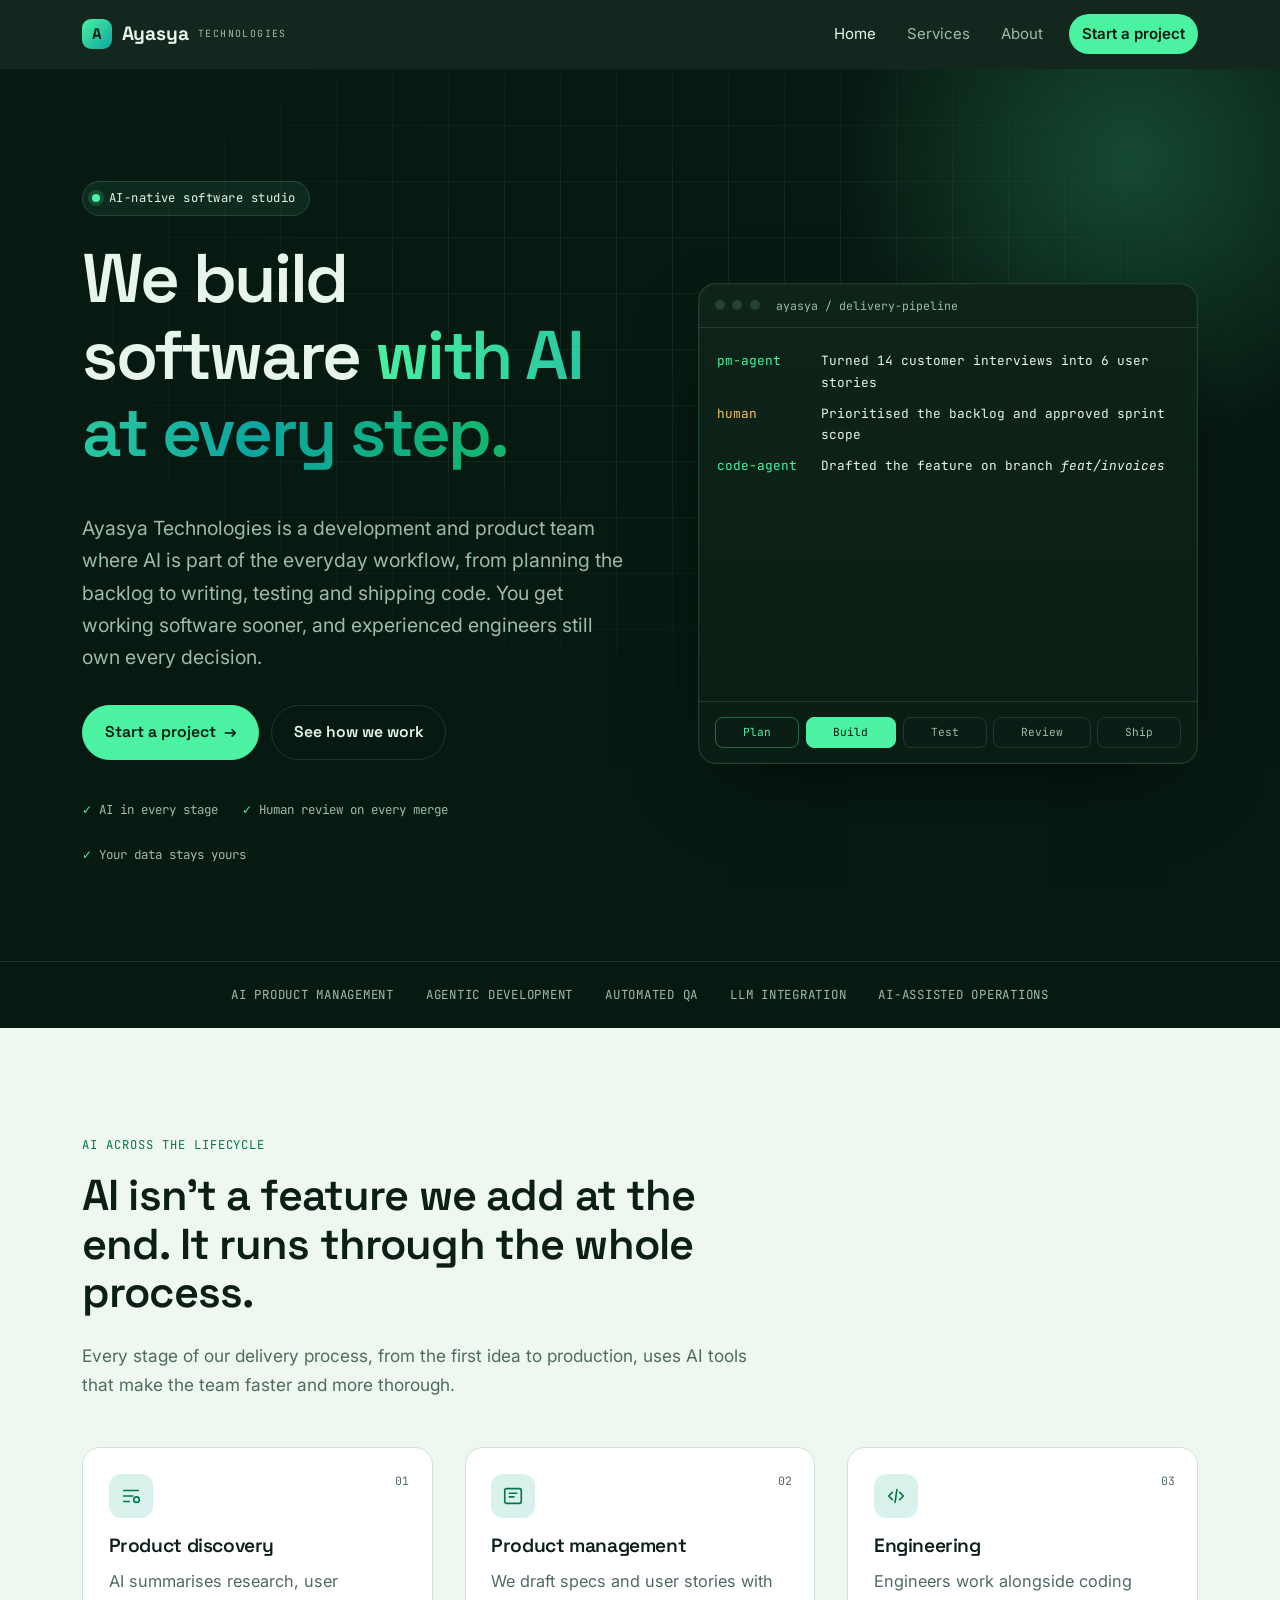
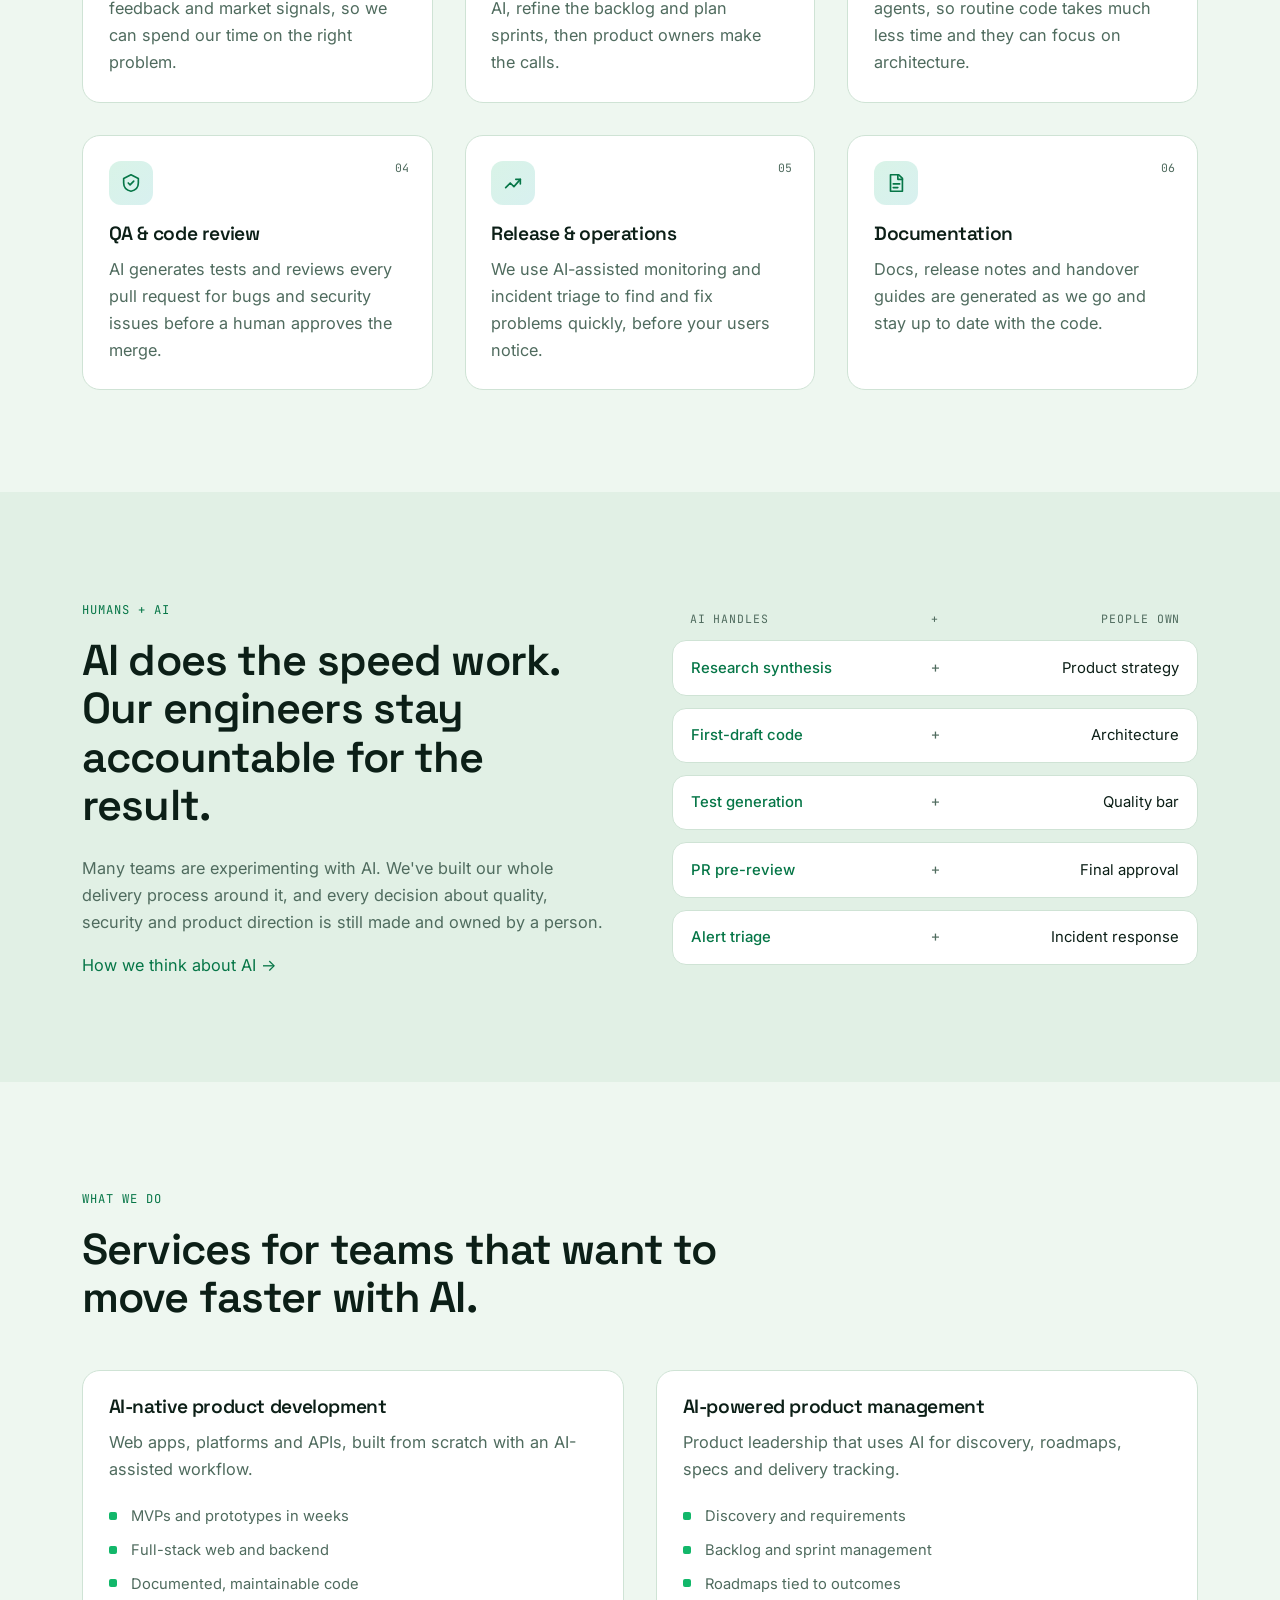
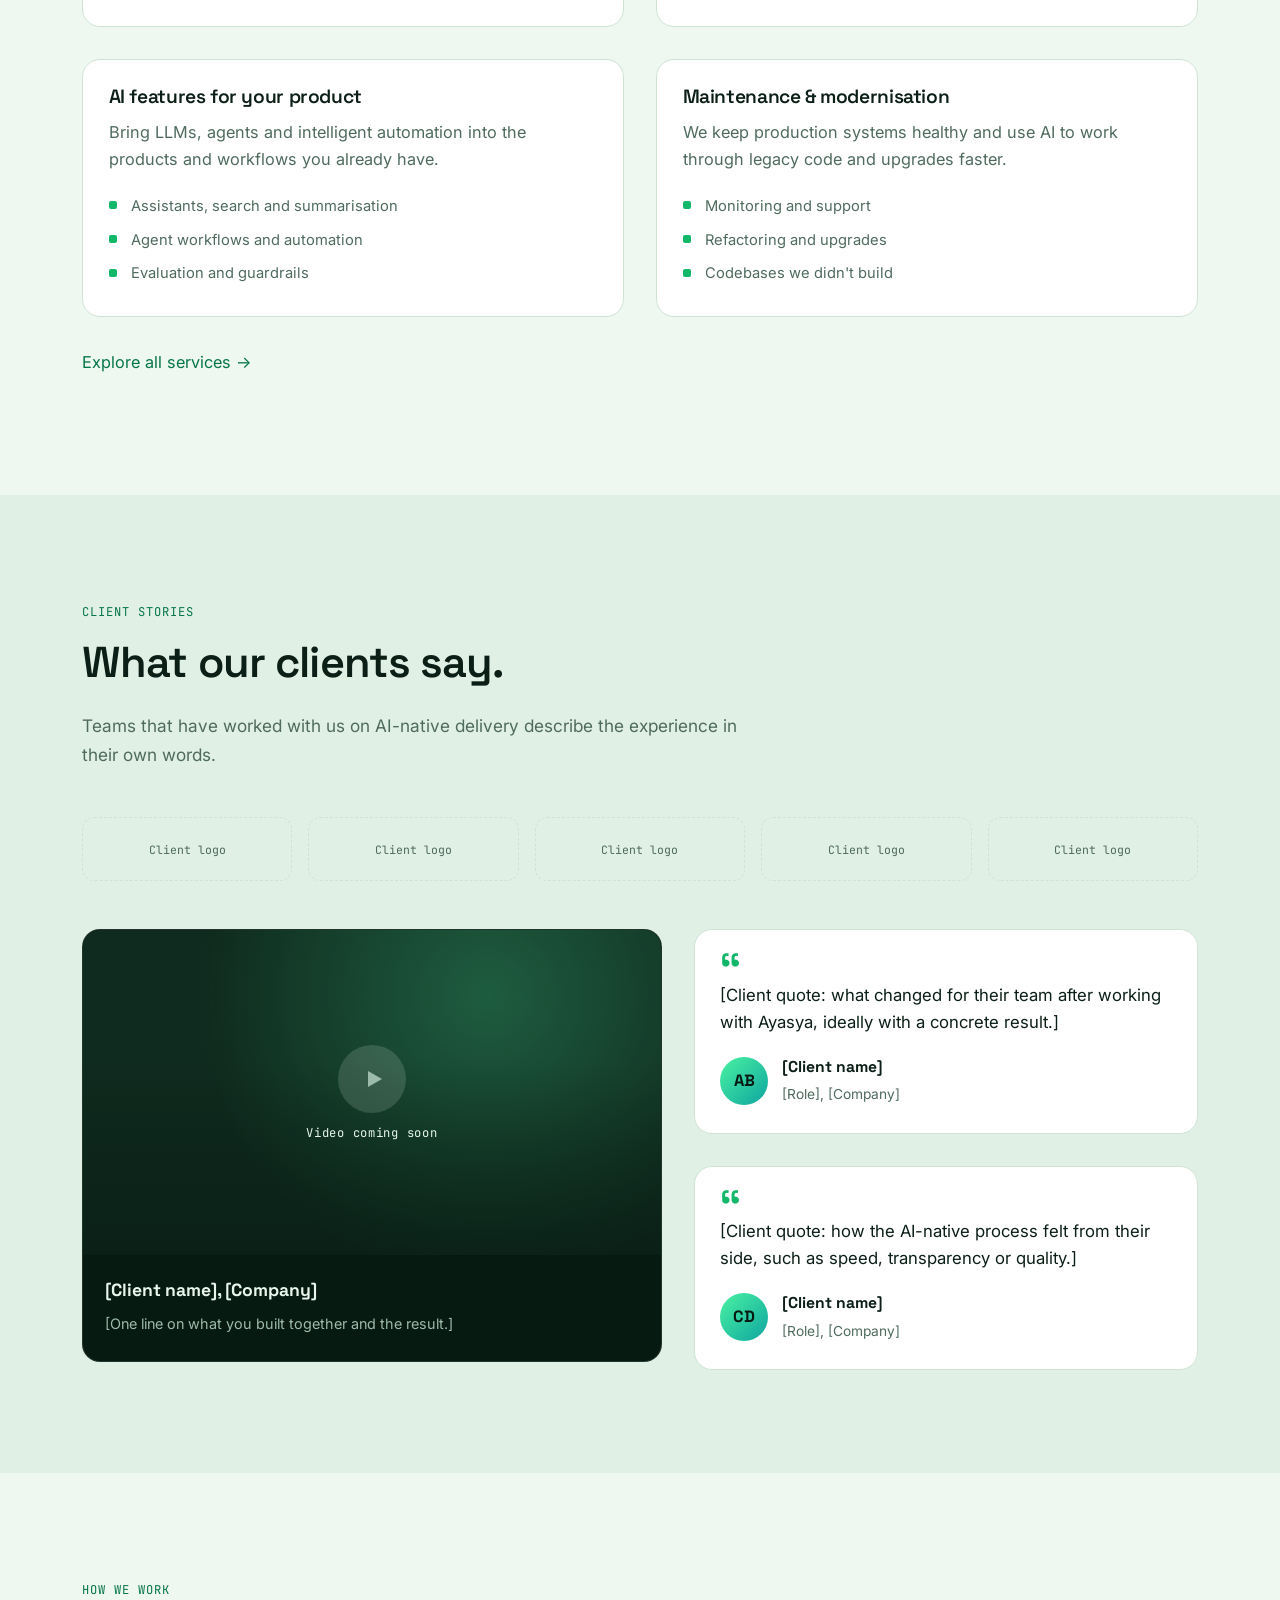
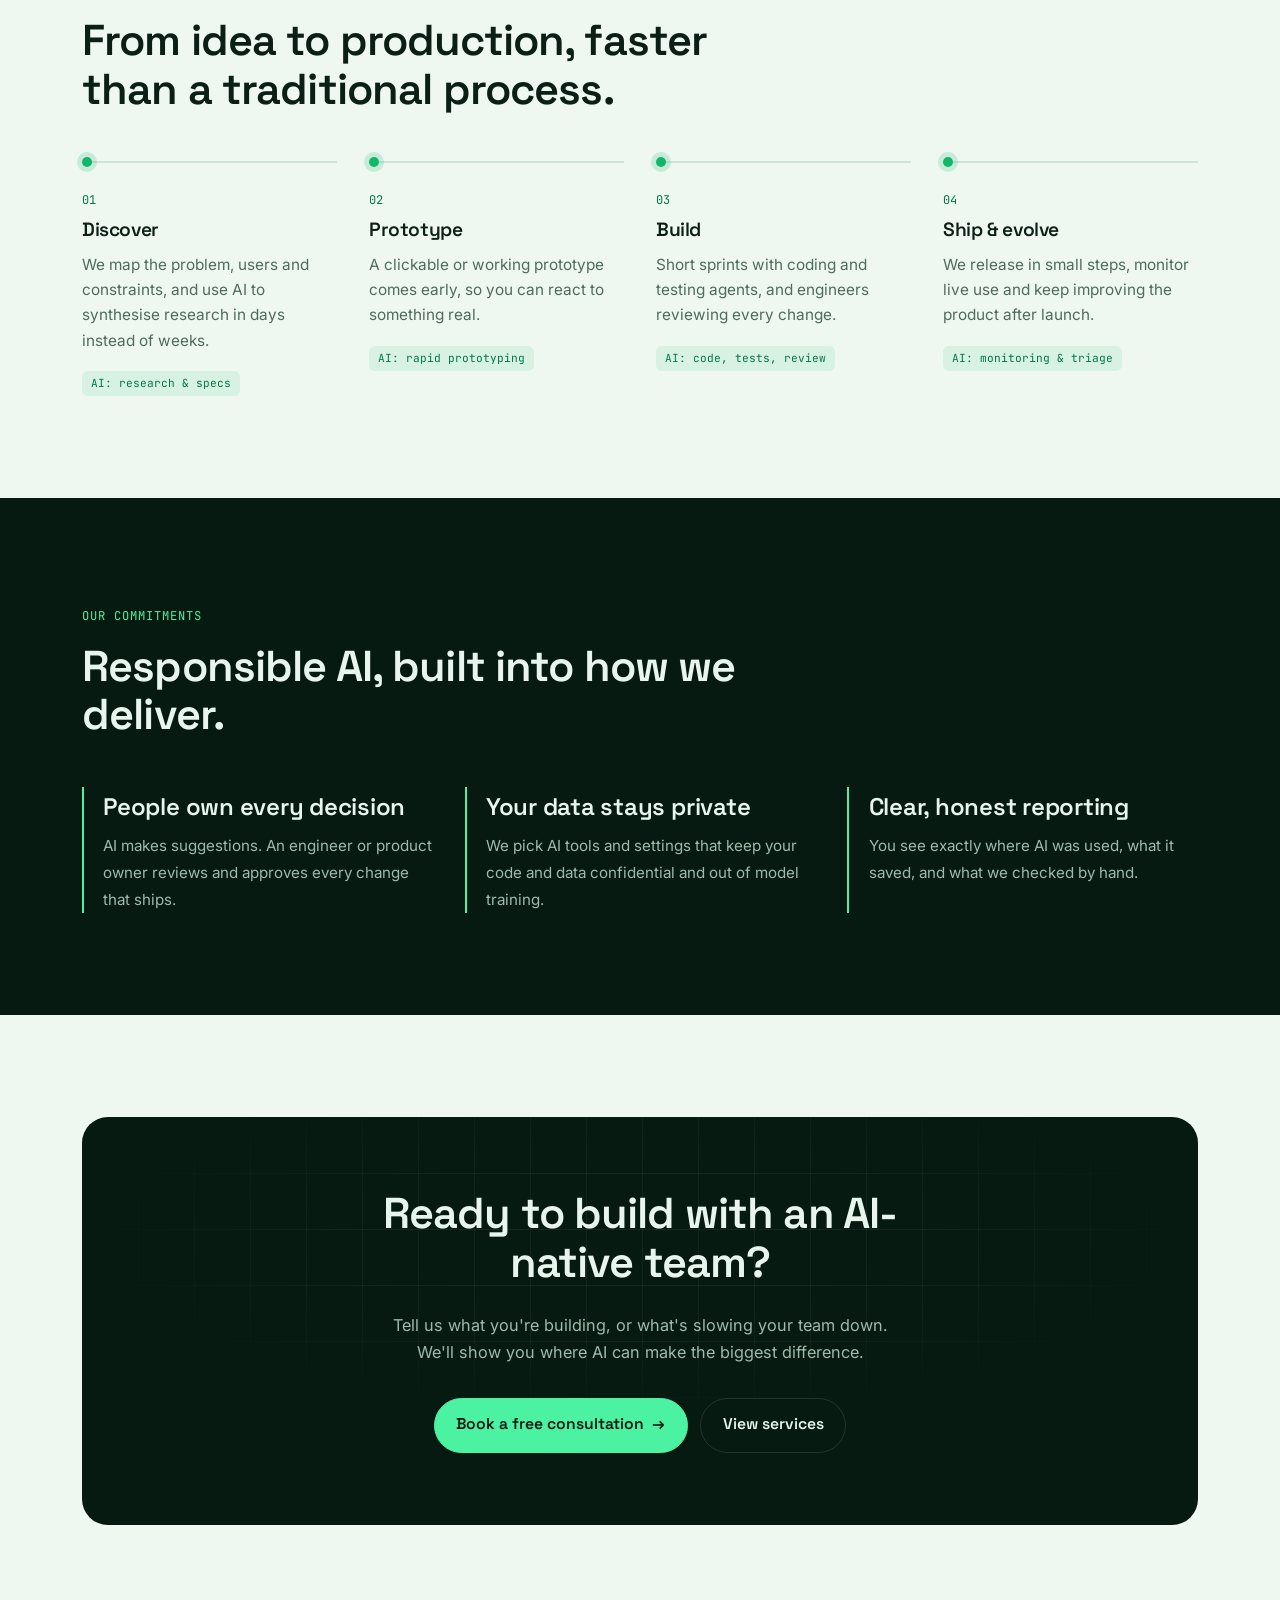
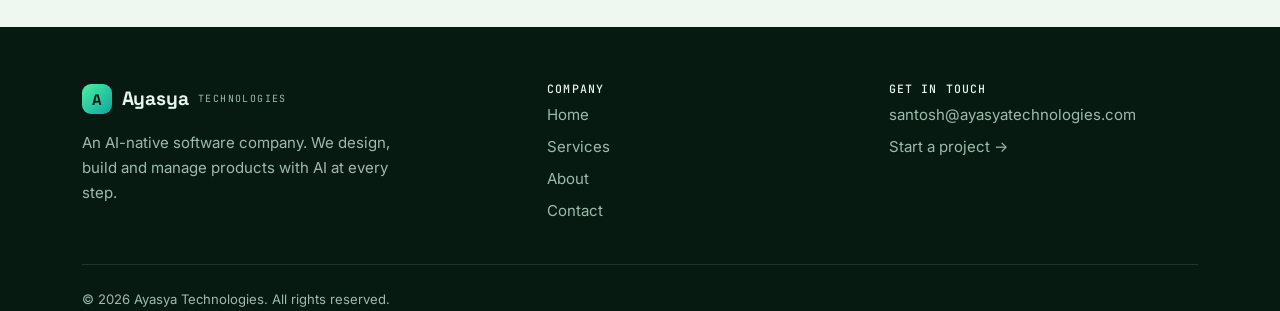
==== commit 3547d63e: "Add client testimonials section with video and quote placeholders Co-Authored-By: Claude Opus 5.5 <n" ====
--- a/index.html
+++ b/index.html
@@ -181,8 +181,68 @@
     </div>
   </section>
 
+  <!-- ============ Client testimonials ============
+       Replace the placeholders below with real, client-approved content.
+       - Logos:   put files in images/clients/ and swap each <span class="logo">
+                  for <span class="logo"><img src="images/clients/acme.svg" alt="Acme"></span>
+       - Photos:  put headshots in images/testimonials/ and swap the initials in
+                  .avatar for <img src="images/testimonials/jane.jpg" alt="">
+       - Video:   set data-video="videos/client-name.mp4" (self-hosted MP4)
+                  or data-youtube="VIDEO_ID" (unlisted YouTube video), and
+                  optionally data-poster="images/testimonials/video-poster.jpg".
+  -->
+  <section class="section alt" id="clients">
+    <div class="wrap">
+      <div class="section-head reveal">
+        <span class="eyebrow">Client stories</span>
+        <h2>What our clients say.</h2>
+        <p>Teams that have worked with us on AI-native delivery describe the experience in their own words.</p>
+      </div>
+
+      <div class="logo-row reveal" aria-label="Client logos">
+        <span class="logo">Client logo</span>
+        <span class="logo">Client logo</span>
+        <span class="logo">Client logo</span>
+        <span class="logo">Client logo</span>
+        <span class="logo">Client logo</span>
+      </div>
+
+      <div class="testimonials">
+        <figure class="video-card reveal">
+          <div class="video-frame" data-video="" data-youtube="" data-poster="">
+            <button class="play" type="button" aria-label="Play client video">
+              <span class="play-icon"><svg viewBox="0 0 24 24"><path d="M6 4l14 8-14 8z"/></svg></span>
+              <span class="play-label">Video coming soon</span>
+            </button>
+          </div>
+          <figcaption>
+            <strong>[Client name], [Company]</strong>
+            <span>[One line on what you built together and the result.]</span>
+          </figcaption>
+        </figure>
+
+        <div class="quotes">
+          <figure class="card quote reveal">
+            <blockquote>[Client quote: what changed for their team after working with Ayasya, ideally with a concrete result.]</blockquote>
+            <figcaption>
+              <span class="avatar">AB</span>
+              <span class="who"><strong>[Client name]</strong><span>[Role], [Company]</span></span>
+            </figcaption>
+          </figure>
+          <figure class="card quote reveal">
+            <blockquote>[Client quote: how the AI-native process felt from their side, such as speed, transparency or quality.]</blockquote>
+            <figcaption>
+              <span class="avatar">CD</span>
+              <span class="who"><strong>[Client name]</strong><span>[Role], [Company]</span></span>
+            </figcaption>
+          </figure>
+        </div>
+      </div>
+    </div>
+  </section>
+
   <!-- ============ Process ============ -->
-  <section class="section alt" id="how">
+  <section class="section" id="how">
     <div class="wrap">
       <div class="section-head reveal">
         <span class="eyebrow">How we work</span>
--- a/styles.css
+++ b/styles.css
@@ -474,6 +474,78 @@
 }
 .dark .chip { background: transparent; border-color: var(--dark-line); color: var(--on-dark); }
 
+/* ---------- Client testimonials ---------- */
+.logo-row {
+  display: grid; grid-template-columns: repeat(5, 1fr); gap: 1rem;
+  margin-bottom: clamp(2rem, 4vw, 3rem);
+}
+@media (max-width: 760px) { .logo-row { grid-template-columns: repeat(3, 1fr); } }
+.logo-row .logo {
+  height: 64px; display: grid; place-items: center;
+  border: 1px dashed var(--line); border-radius: 12px;
+  font-family: var(--font-mono); font-size: .72rem; color: var(--muted);
+}
+.logo-row img { max-height: 36px; width: auto; filter: grayscale(1); opacity: .75; transition: filter .2s, opacity .2s; }
+.logo-row .logo:hover img { filter: none; opacity: 1; }
+
+.testimonials { display: grid; grid-template-columns: 1.15fr 1fr; gap: var(--gap); align-items: start; }
+@media (max-width: 900px) { .testimonials { grid-template-columns: 1fr; } }
+.quotes { display: grid; gap: var(--gap); }
+
+.quote { margin: 0; display: flex; flex-direction: column; gap: 1.2rem; }
+.quote blockquote {
+  margin: 0; font-size: 1.05rem; line-height: 1.6; color: var(--ink);
+  position: relative; padding-top: 1.6rem;
+}
+.quote blockquote::before {
+  content: "\201C"; position: absolute; top: -.6rem; left: -.1rem;
+  font-family: var(--font-display); font-size: 3.4rem; line-height: 1; color: var(--accent);
+}
+.quote figcaption { display: flex; align-items: center; gap: .85rem; margin-top: auto; }
+.avatar {
+  width: 48px; height: 48px; border-radius: 50%; flex: none; overflow: hidden;
+  display: grid; place-items: center;
+  background: linear-gradient(135deg, var(--glow), var(--accent-2));
+  color: var(--dark); font-family: var(--font-display); font-weight: 700;
+}
+.avatar img { width: 100%; height: 100%; object-fit: cover; }
+.quote .who strong { display: block; font-family: var(--font-display); font-size: .98rem; }
+.quote .who span { font-size: .86rem; color: var(--muted); }
+
+.video-card {
+  margin: 0; display: flex; flex-direction: column;
+  border-radius: var(--radius); overflow: hidden;
+  background: var(--dark); color: var(--on-dark);
+  border: 1px solid var(--dark-line);
+}
+.video-frame {
+  position: relative; aspect-ratio: 16 / 9; width: 100%;
+  background: radial-gradient(circle at 70% 20%, rgba(74, 242, 161, .25), transparent 60%), var(--dark-2);
+  background-size: cover; background-position: center;
+}
+.video-frame video, .video-frame iframe { position: absolute; inset: 0; width: 100%; height: 100%; border: 0; background: #000; }
+.play {
+  position: absolute; inset: 0; width: 100%;
+  display: grid; place-items: center; align-content: center; gap: .75rem;
+  background: linear-gradient(180deg, transparent 40%, rgba(7, 26, 18, .6));
+  border: 0; color: var(--on-dark); cursor: pointer;
+  font-family: var(--font-mono); font-size: .76rem; letter-spacing: .06em;
+}
+.play-icon {
+  width: 68px; height: 68px; border-radius: 50%;
+  display: grid; place-items: center;
+  background: var(--glow); color: var(--dark);
+  box-shadow: 0 0 0 10px rgba(74, 242, 161, .18);
+  transition: transform .2s;
+}
+.play:hover .play-icon { transform: scale(1.07); }
+.play-icon svg { width: 24px; height: 24px; margin-left: 4px; fill: currentColor; }
+.play[disabled] { cursor: default; }
+.play[disabled] .play-icon { background: rgba(231, 245, 236, .15); color: var(--on-dark-muted); box-shadow: none; }
+.video-card figcaption { padding: 1.3rem 1.4rem 1.5rem; }
+.video-card figcaption strong { display: block; font-family: var(--font-display); font-size: 1.1rem; margin-bottom: .3rem; }
+.video-card figcaption span { font-size: .9rem; color: var(--on-dark-muted); }
+
 /* ---------- CTA band ---------- */
 .cta {
   border-radius: calc(var(--radius) + 8px);
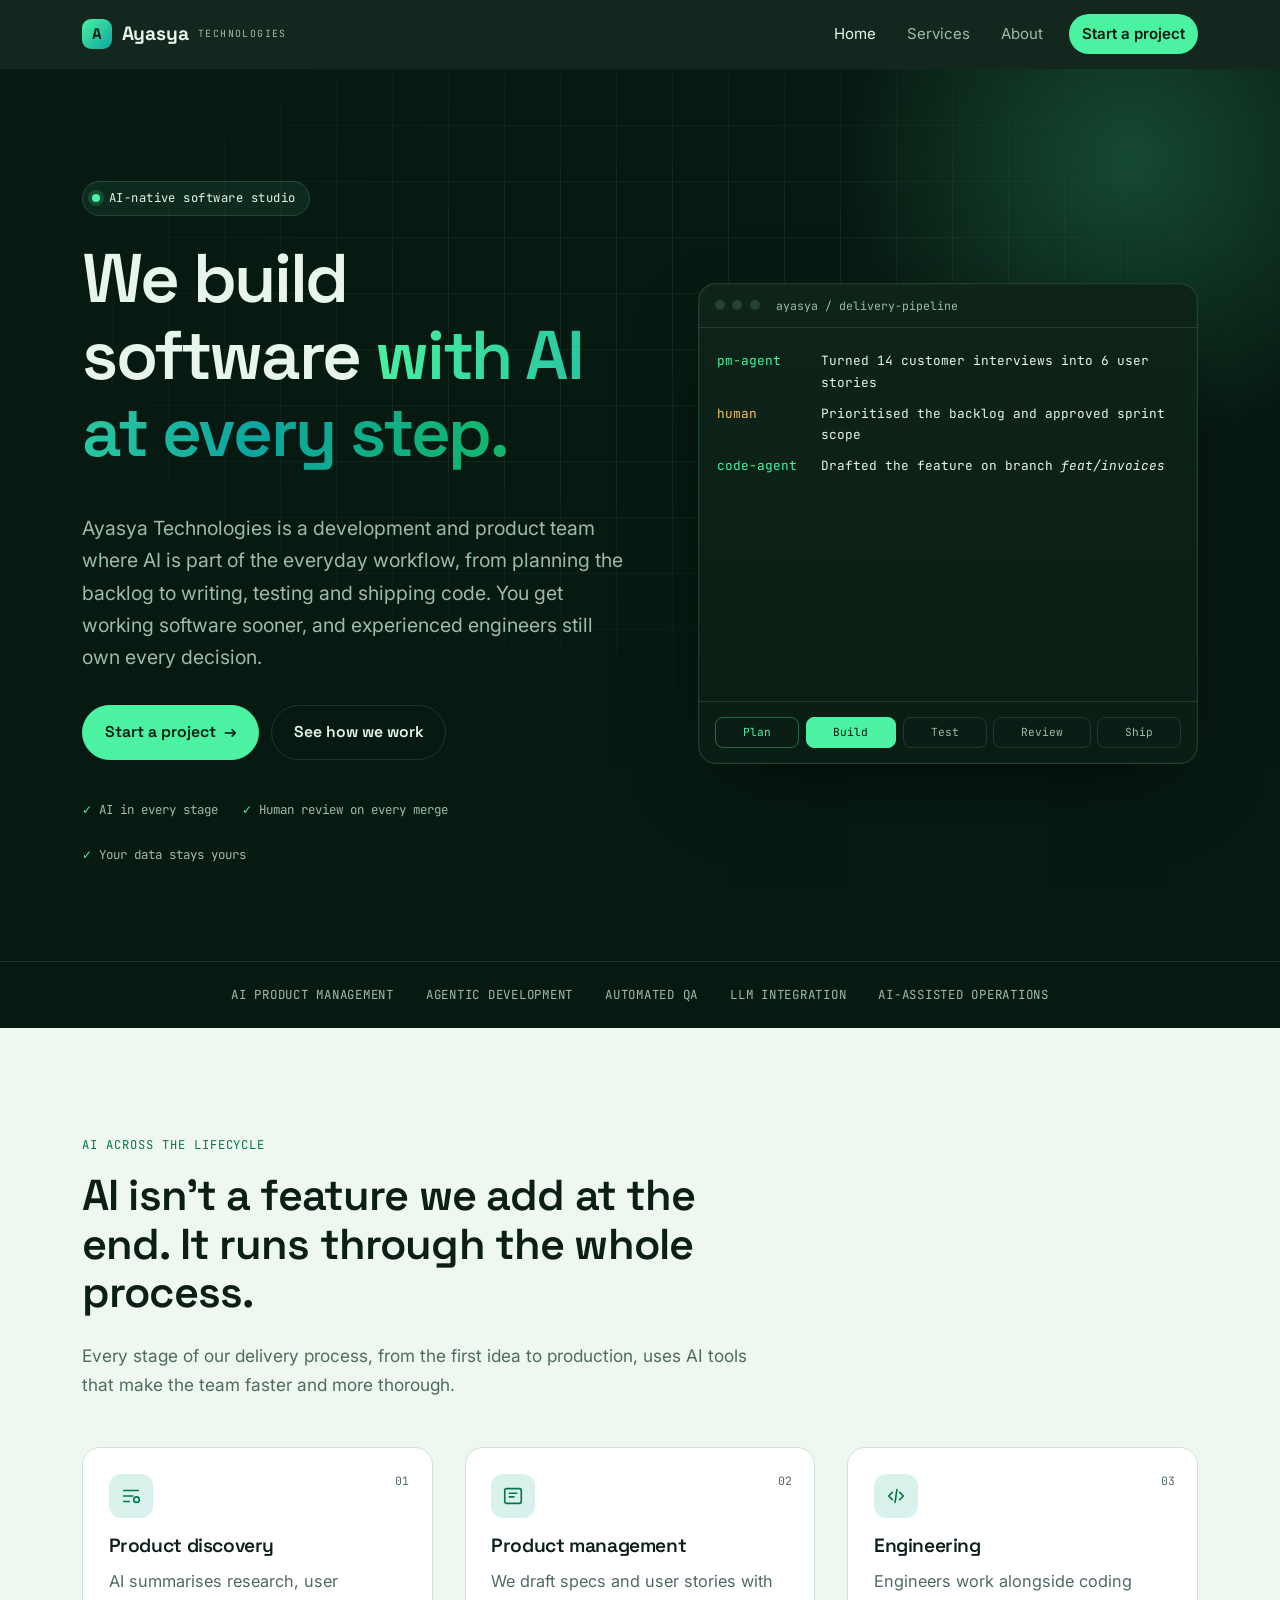
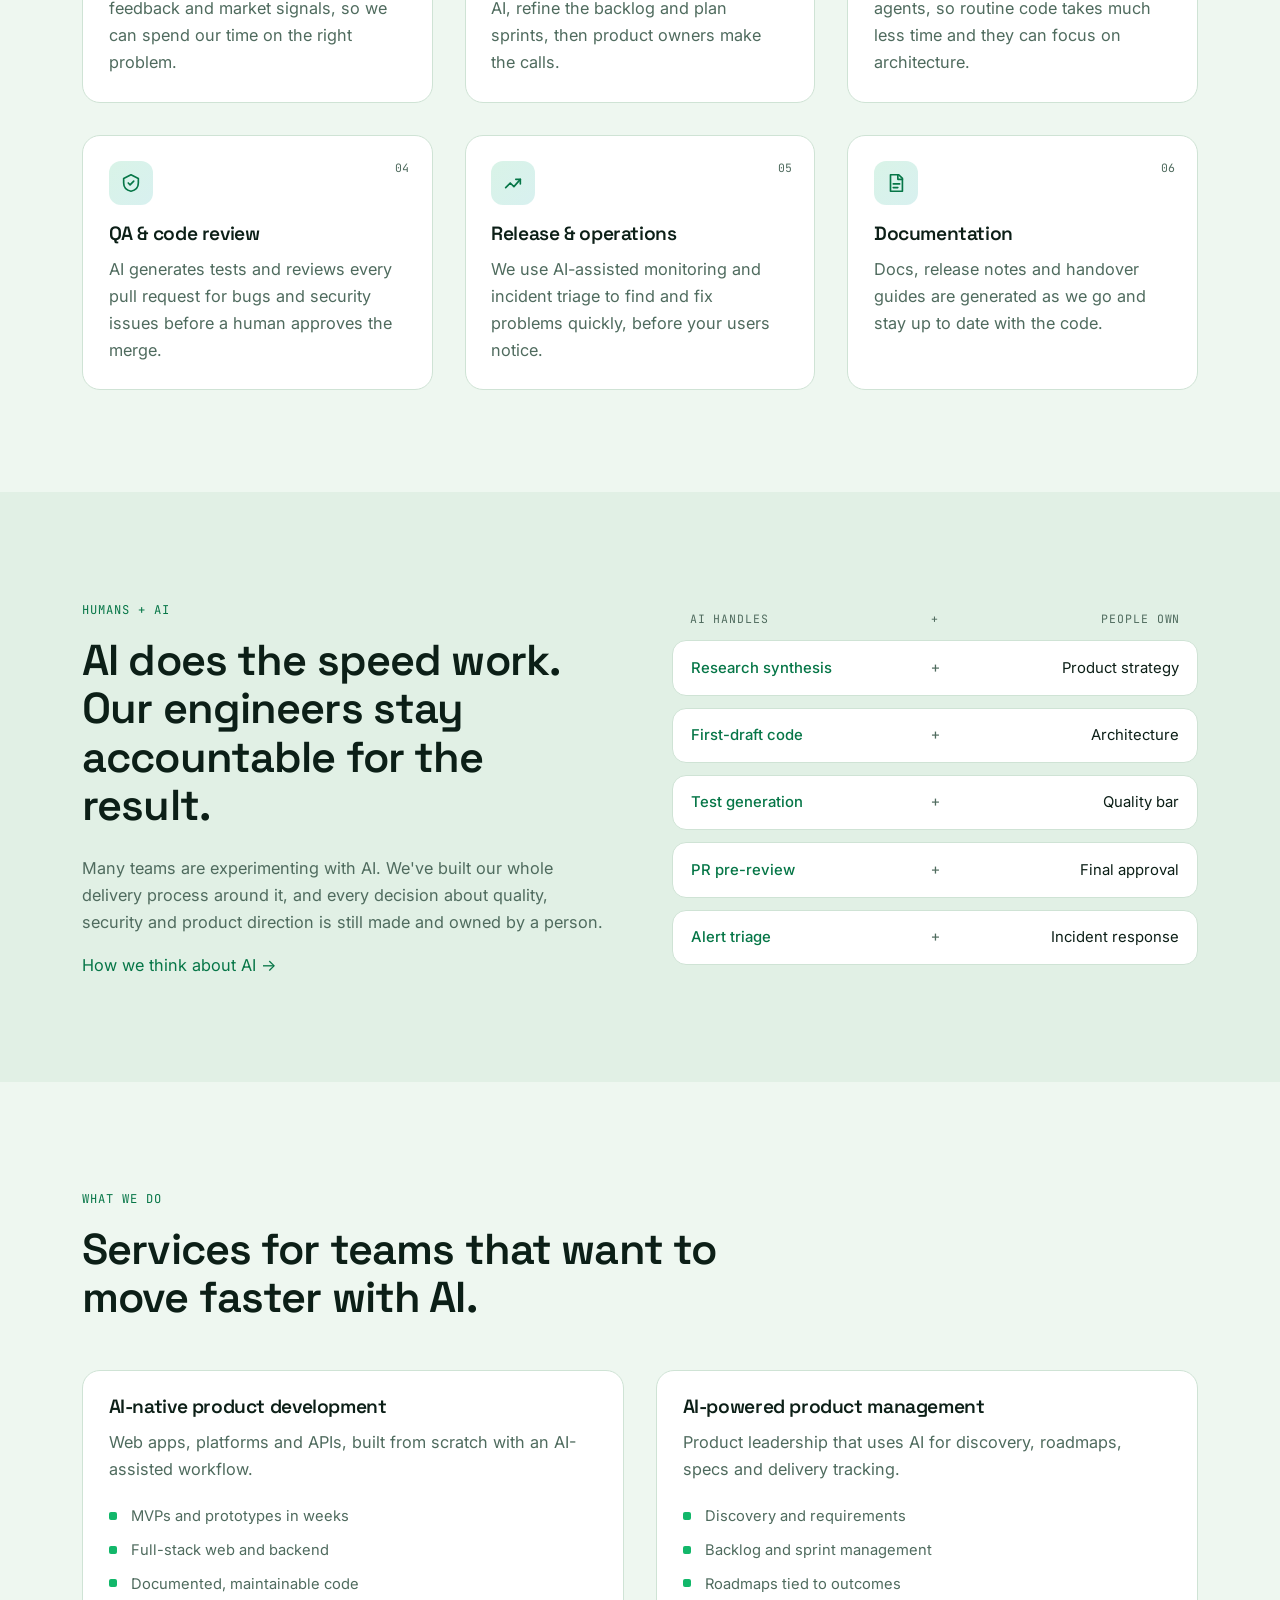
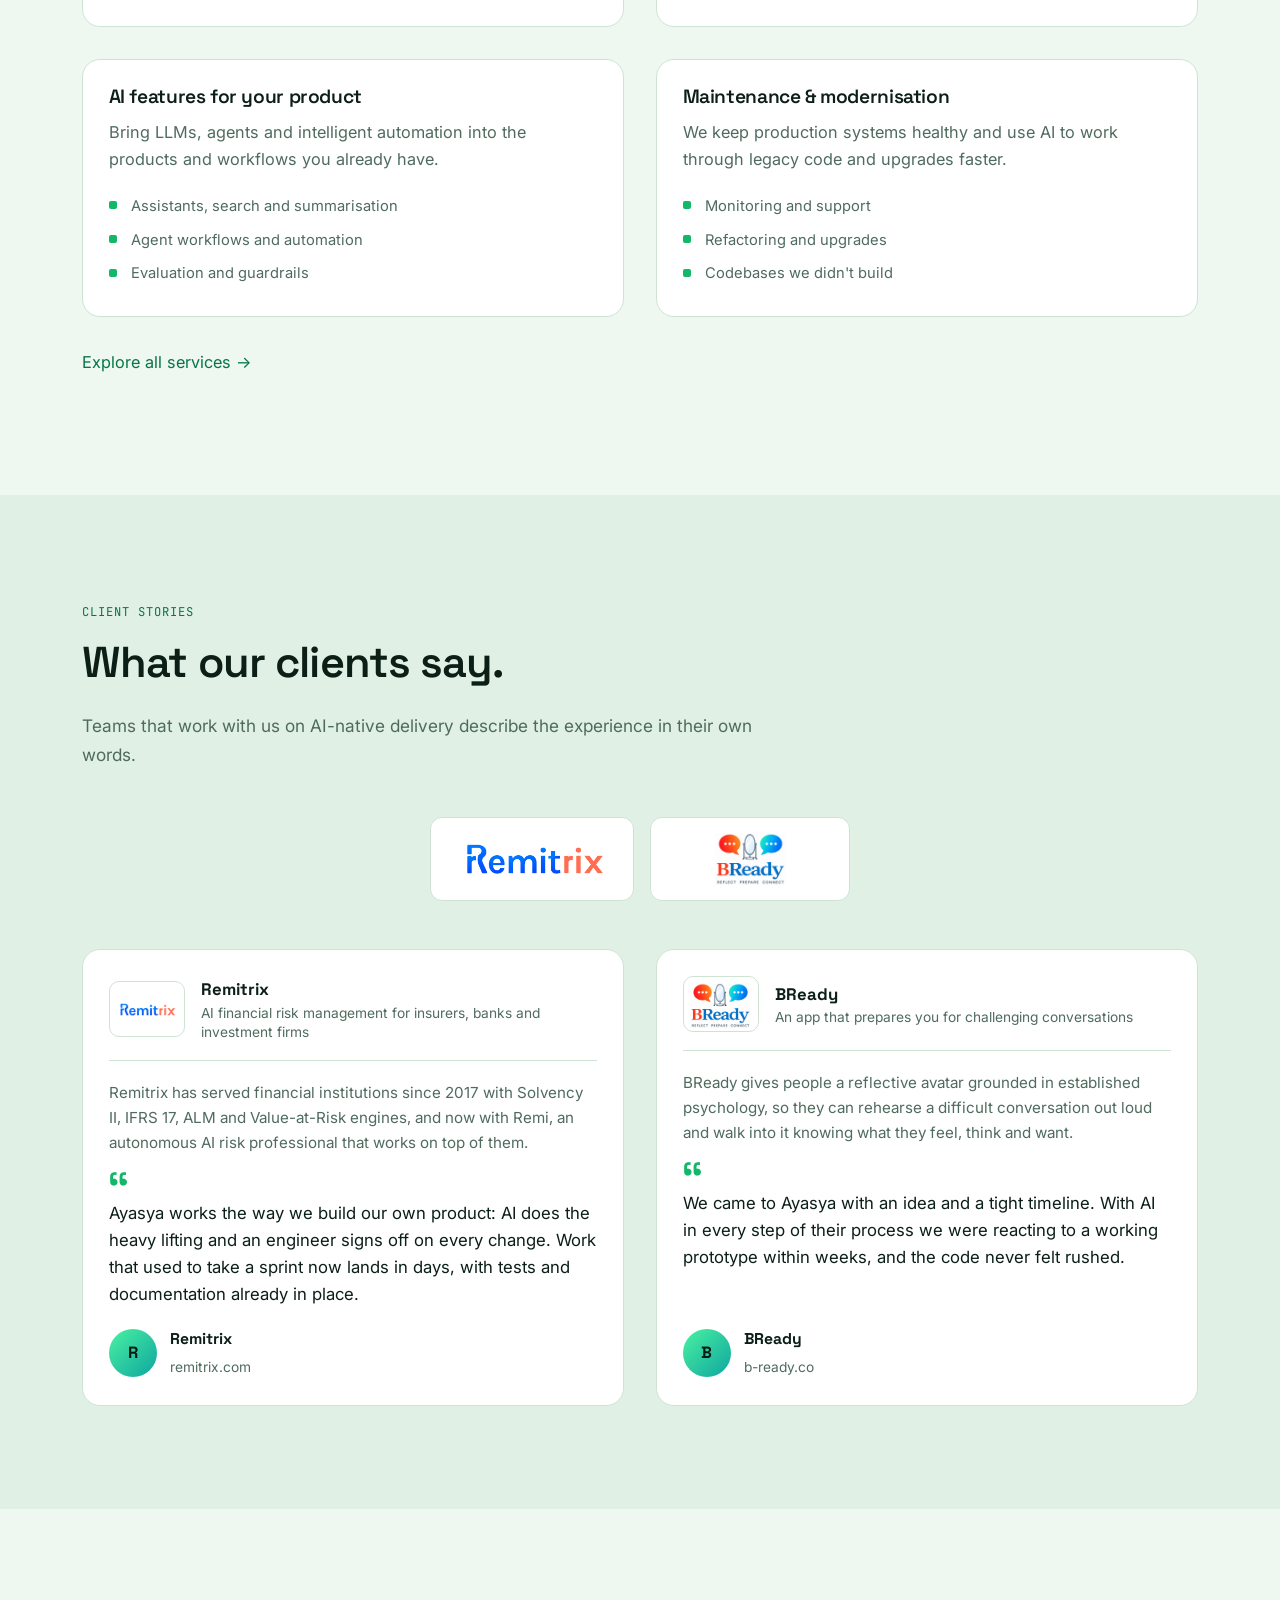
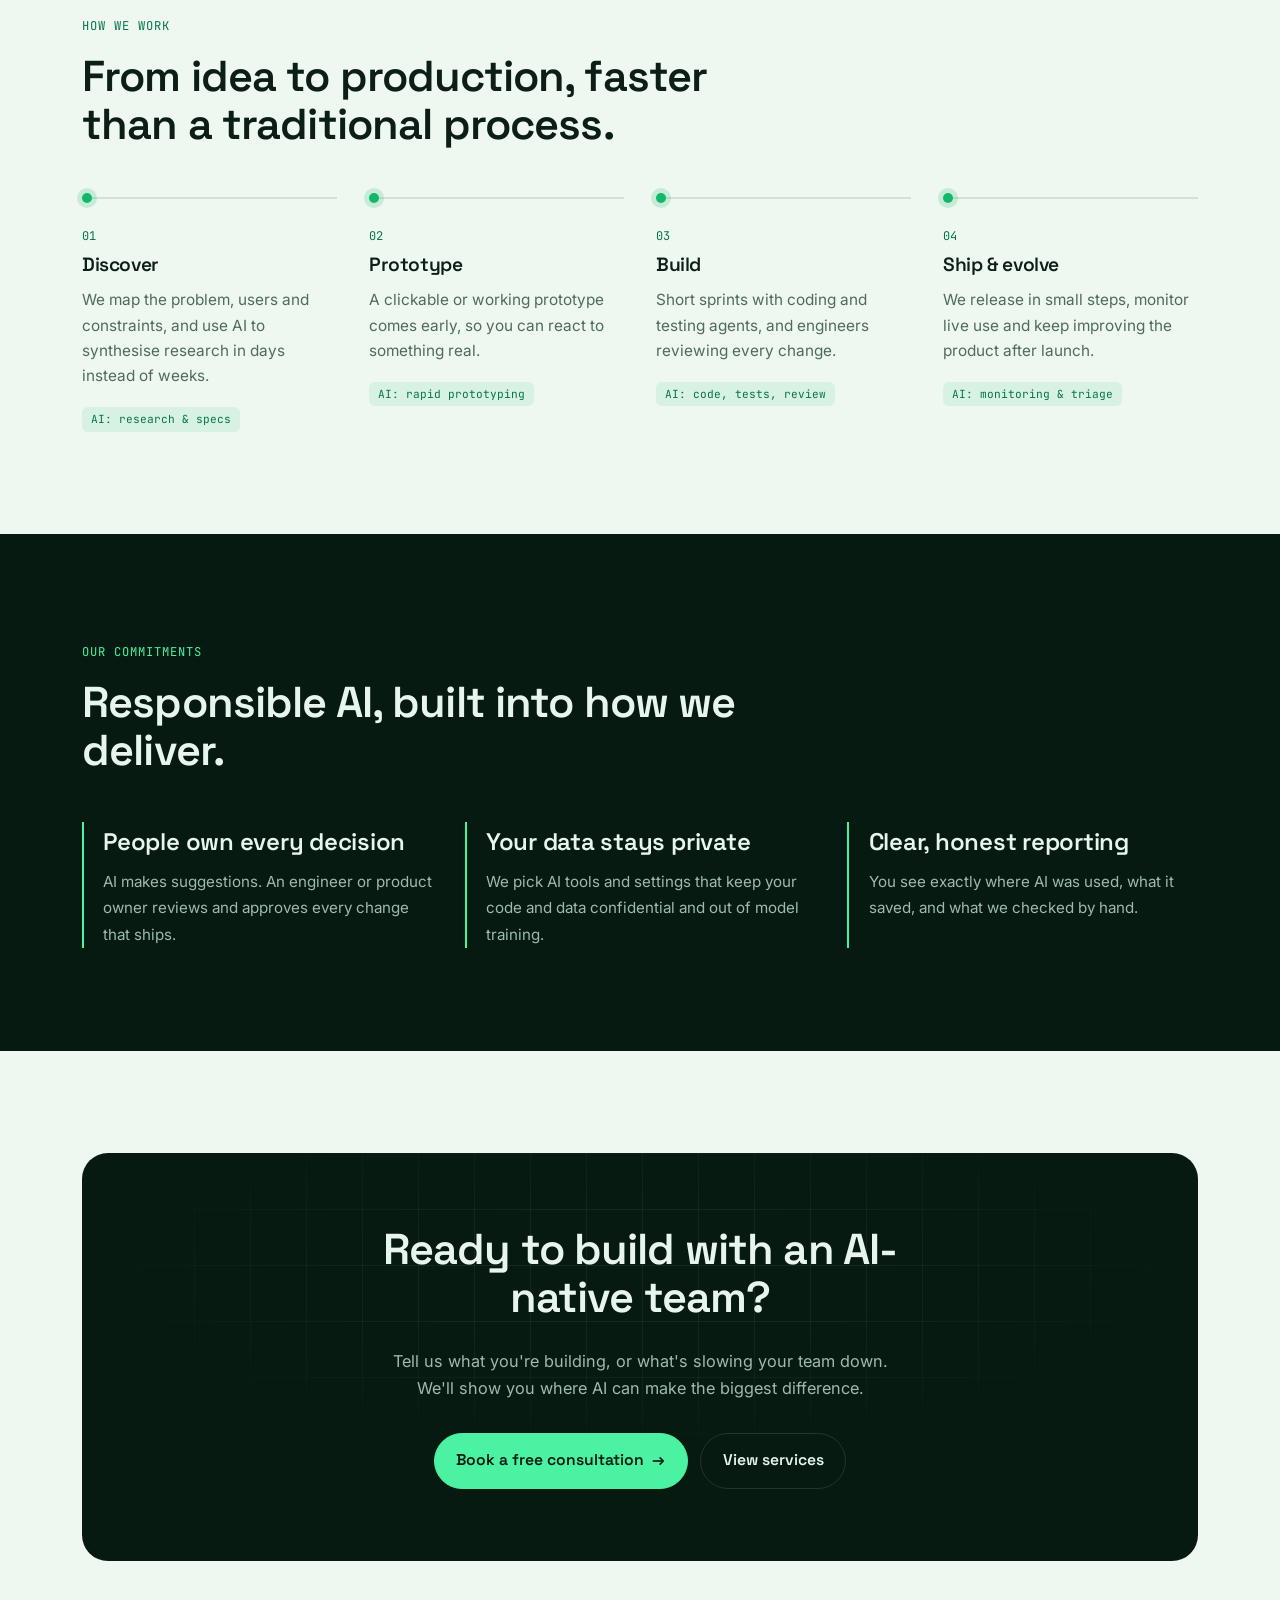
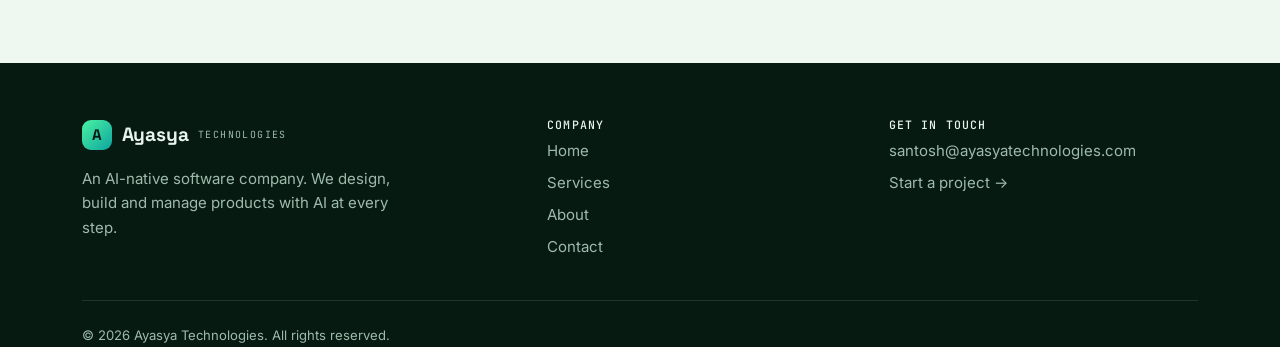
==== commit 1c9a2b20: "Feature Remitrix and BReady in the client stories section Replace the testimonial placeholders on th" ====
--- a/index.html
+++ b/index.html
@@ -181,62 +181,54 @@
     </div>
   </section>
 
-  <!-- ============ Client testimonials ============
-       Replace the placeholders below with real, client-approved content.
-       - Logos:   put files in images/clients/ and swap each <span class="logo">
-                  for <span class="logo"><img src="images/clients/acme.svg" alt="Acme"></span>
-       - Photos:  put headshots in images/testimonials/ and swap the initials in
-                  .avatar for <img src="images/testimonials/jane.jpg" alt="">
-       - Video:   set data-video="videos/client-name.mp4" (self-hosted MP4)
-                  or data-youtube="VIDEO_ID" (unlisted YouTube video), and
-                  optionally data-poster="images/testimonials/video-poster.jpg".
+  <!-- ============ Client stories ============
+       Logos live in images/clients/ (PNG or SVG, white or transparent
+       background). To add a client, add a logo to .logo-row and a
+       <figure class="card quote story"> to .stories.
+       For a video story, use the .video-card markup described in README.md;
+       the lazy-loading player in script.js still supports it.
   -->
   <section class="section alt" id="clients">
     <div class="wrap">
       <div class="section-head reveal">
         <span class="eyebrow">Client stories</span>
         <h2>What our clients say.</h2>
-        <p>Teams that have worked with us on AI-native delivery describe the experience in their own words.</p>
+        <p>Teams that work with us on AI-native delivery describe the experience in their own words.</p>
       </div>
 
       <div class="logo-row reveal" aria-label="Client logos">
-        <span class="logo">Client logo</span>
-        <span class="logo">Client logo</span>
-        <span class="logo">Client logo</span>
-        <span class="logo">Client logo</span>
-        <span class="logo">Client logo</span>
-      </div>
-
-      <div class="testimonials">
-        <figure class="video-card reveal">
-          <div class="video-frame" data-video="" data-youtube="" data-poster="">
-            <button class="play" type="button" aria-label="Play client video">
-              <span class="play-icon"><svg viewBox="0 0 24 24"><path d="M6 4l14 8-14 8z"/></svg></span>
-              <span class="play-label">Video coming soon</span>
-            </button>
+        <a class="logo" href="https://www.remitrix.com/" target="_blank" rel="noopener"><img src="images/clients/remitrix.png" alt="Remitrix"></a>
+        <a class="logo" href="https://b-ready.co/" target="_blank" rel="noopener"><img src="images/clients/bready.png" alt="BReady"></a>
+      </div>
+
+      <div class="stories">
+        <figure class="card quote story reveal">
+          <div class="story-head">
+            <span class="story-logo"><img src="images/clients/remitrix.png" alt=""></span>
+            <span class="story-meta"><strong>Remitrix</strong><span>AI financial risk management for insurers, banks and investment firms</span></span>
           </div>
+          <p class="story-about">Remitrix has served financial institutions since 2017 with Solvency II, IFRS 17, ALM and Value-at-Risk engines, and now with Remi, an autonomous AI risk professional that works on top of them.</p>
+          <!-- DRAFT quote: replace with client-approved wording and a named person before publishing. -->
+          <blockquote>Ayasya works the way we build our own product: AI does the heavy lifting and an engineer signs off on every change. Work that used to take a sprint now lands in days, with tests and documentation already in place.</blockquote>
           <figcaption>
-            <strong>[Client name], [Company]</strong>
-            <span>[One line on what you built together and the result.]</span>
+            <span class="avatar">R</span>
+            <span class="who"><strong>Remitrix</strong><span>remitrix.com</span></span>
           </figcaption>
         </figure>
 
-        <div class="quotes">
-          <figure class="card quote reveal">
-            <blockquote>[Client quote: what changed for their team after working with Ayasya, ideally with a concrete result.]</blockquote>
-            <figcaption>
-              <span class="avatar">AB</span>
-              <span class="who"><strong>[Client name]</strong><span>[Role], [Company]</span></span>
-            </figcaption>
-          </figure>
-          <figure class="card quote reveal">
-            <blockquote>[Client quote: how the AI-native process felt from their side, such as speed, transparency or quality.]</blockquote>
-            <figcaption>
-              <span class="avatar">CD</span>
-              <span class="who"><strong>[Client name]</strong><span>[Role], [Company]</span></span>
-            </figcaption>
-          </figure>
-        </div>
+        <figure class="card quote story reveal">
+          <div class="story-head">
+            <span class="story-logo"><img src="images/clients/bready.png" alt=""></span>
+            <span class="story-meta"><strong>BReady</strong><span>An app that prepares you for challenging conversations</span></span>
+          </div>
+          <p class="story-about">BReady gives people a reflective avatar grounded in established psychology, so they can rehearse a difficult conversation out loud and walk into it knowing what they feel, think and want.</p>
+          <!-- DRAFT quote: replace with client-approved wording and a named person before publishing. -->
+          <blockquote>We came to Ayasya with an idea and a tight timeline. With AI in every step of their process we were reacting to a working prototype within weeks, and the code never felt rushed.</blockquote>
+          <figcaption>
+            <span class="avatar">B</span>
+            <span class="who"><strong>BReady</strong><span>b-ready.co</span></span>
+          </figcaption>
+        </figure>
       </div>
     </div>
   </section>
--- a/styles.css
+++ b/styles.css
@@ -476,17 +476,30 @@
 
 /* ---------- Client testimonials ---------- */
 .logo-row {
-  display: grid; grid-template-columns: repeat(5, 1fr); gap: 1rem;
+  display: flex; flex-wrap: wrap; justify-content: center; gap: 1rem;
   margin-bottom: clamp(2rem, 4vw, 3rem);
 }
-@media (max-width: 760px) { .logo-row { grid-template-columns: repeat(3, 1fr); } }
 .logo-row .logo {
-  height: 64px; display: grid; place-items: center;
-  border: 1px dashed var(--line); border-radius: 12px;
-  font-family: var(--font-mono); font-size: .72rem; color: var(--muted);
-}
-.logo-row img { max-height: 36px; width: auto; filter: grayscale(1); opacity: .75; transition: filter .2s, opacity .2s; }
-.logo-row .logo:hover img { filter: none; opacity: 1; }
+  height: 84px; min-width: 200px; padding: .9rem 1.6rem;
+  display: grid; place-items: center;
+  background: #FFFFFF; border: 1px solid var(--line); border-radius: 12px;
+  transition: border-color .2s, box-shadow .2s, transform .2s;
+}
+.logo-row a.logo:hover { text-decoration: none; border-color: var(--accent); box-shadow: var(--shadow); transform: translateY(-2px); }
+.logo-row img { max-height: 52px; max-width: 180px; width: auto; }
+
+.stories { display: grid; grid-template-columns: repeat(2, 1fr); gap: var(--gap); align-items: stretch; }
+@media (max-width: 860px) { .stories { grid-template-columns: 1fr; } }
+.story-head { display: flex; align-items: center; gap: 1rem; padding-bottom: 1.1rem; border-bottom: 1px solid var(--line); }
+.story-logo {
+  flex: none; width: 76px; height: 56px; padding: .4rem;
+  display: grid; place-items: center;
+  background: #FFFFFF; border: 1px solid var(--line); border-radius: 10px;
+}
+.story-logo img { max-height: 100%; max-width: 100%; width: auto; object-fit: contain; }
+.story-meta strong { display: block; font-family: var(--font-display); font-size: 1.05rem; }
+.story-meta span { font-size: .86rem; color: var(--muted); line-height: 1.4; display: block; }
+.story-about { font-size: .95rem; }
 
 .testimonials { display: grid; grid-template-columns: 1.15fr 1fr; gap: var(--gap); align-items: start; }
 @media (max-width: 900px) { .testimonials { grid-template-columns: 1fr; } }
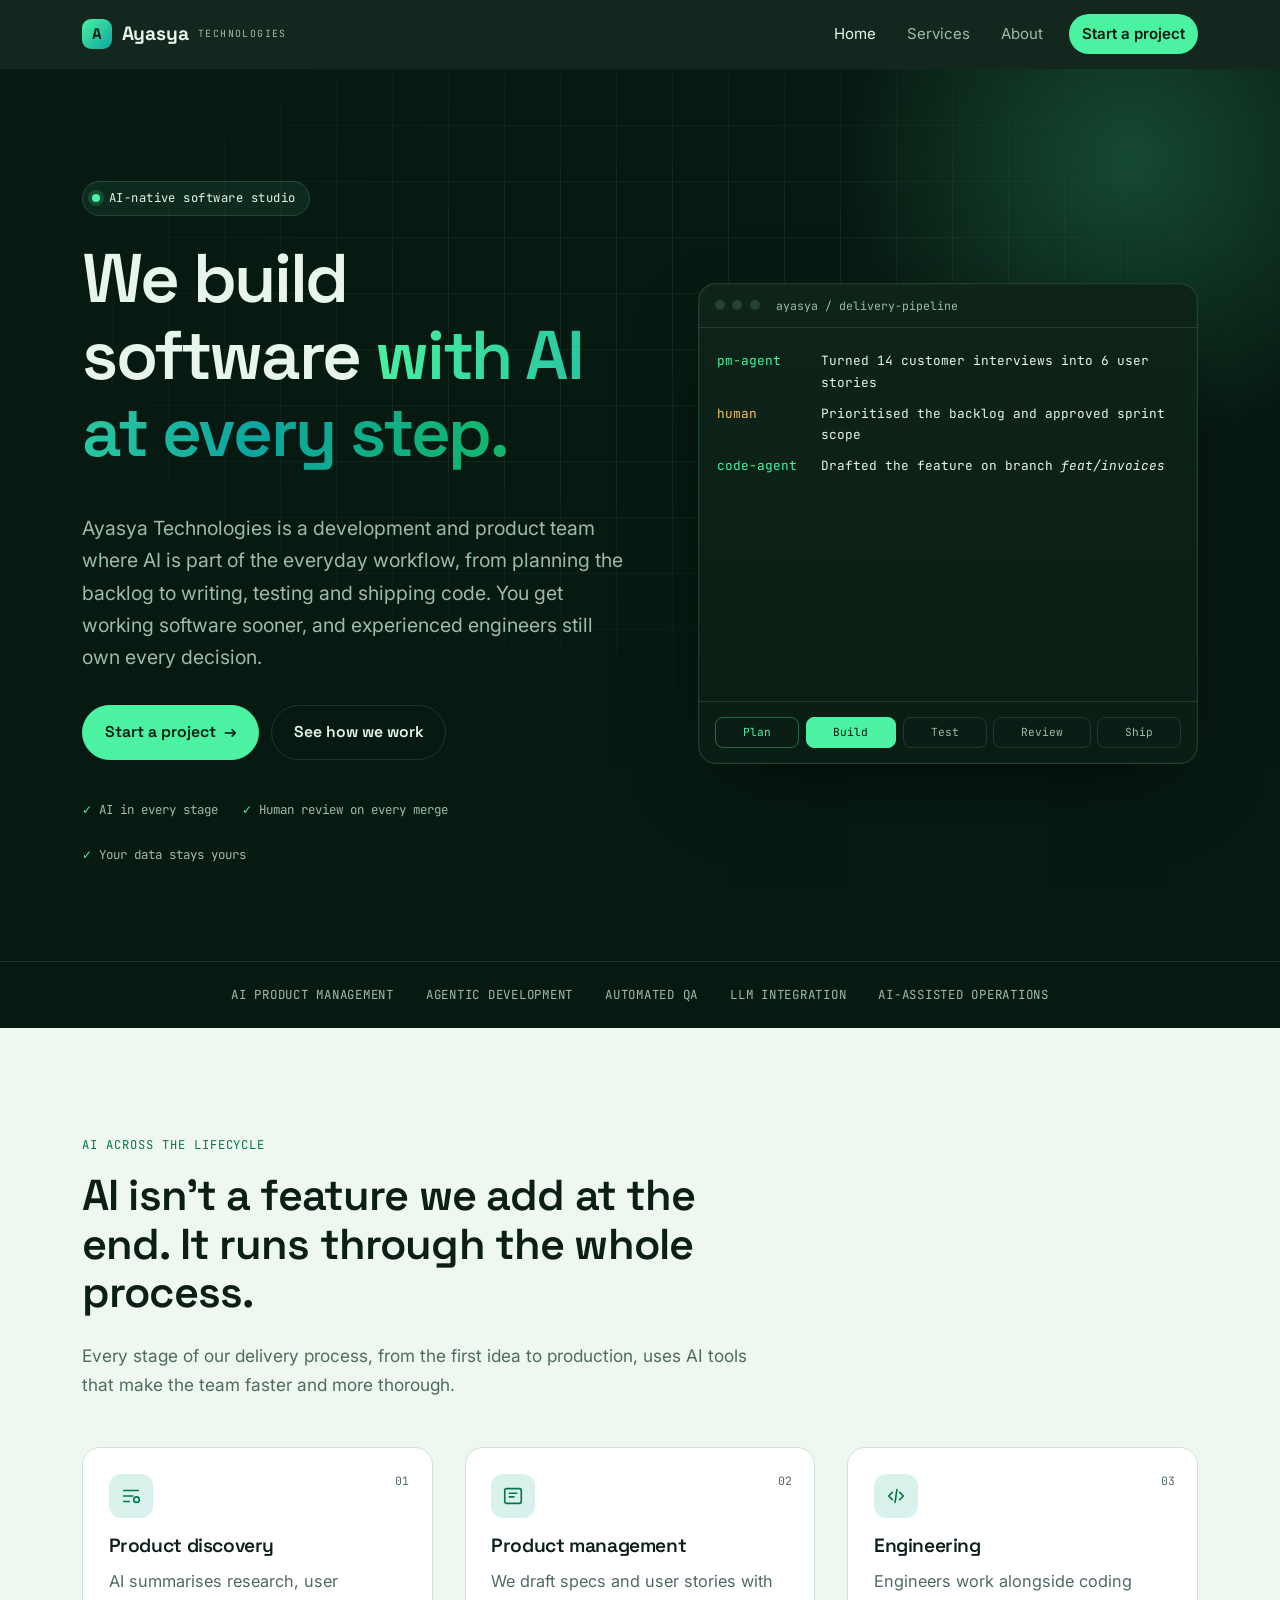
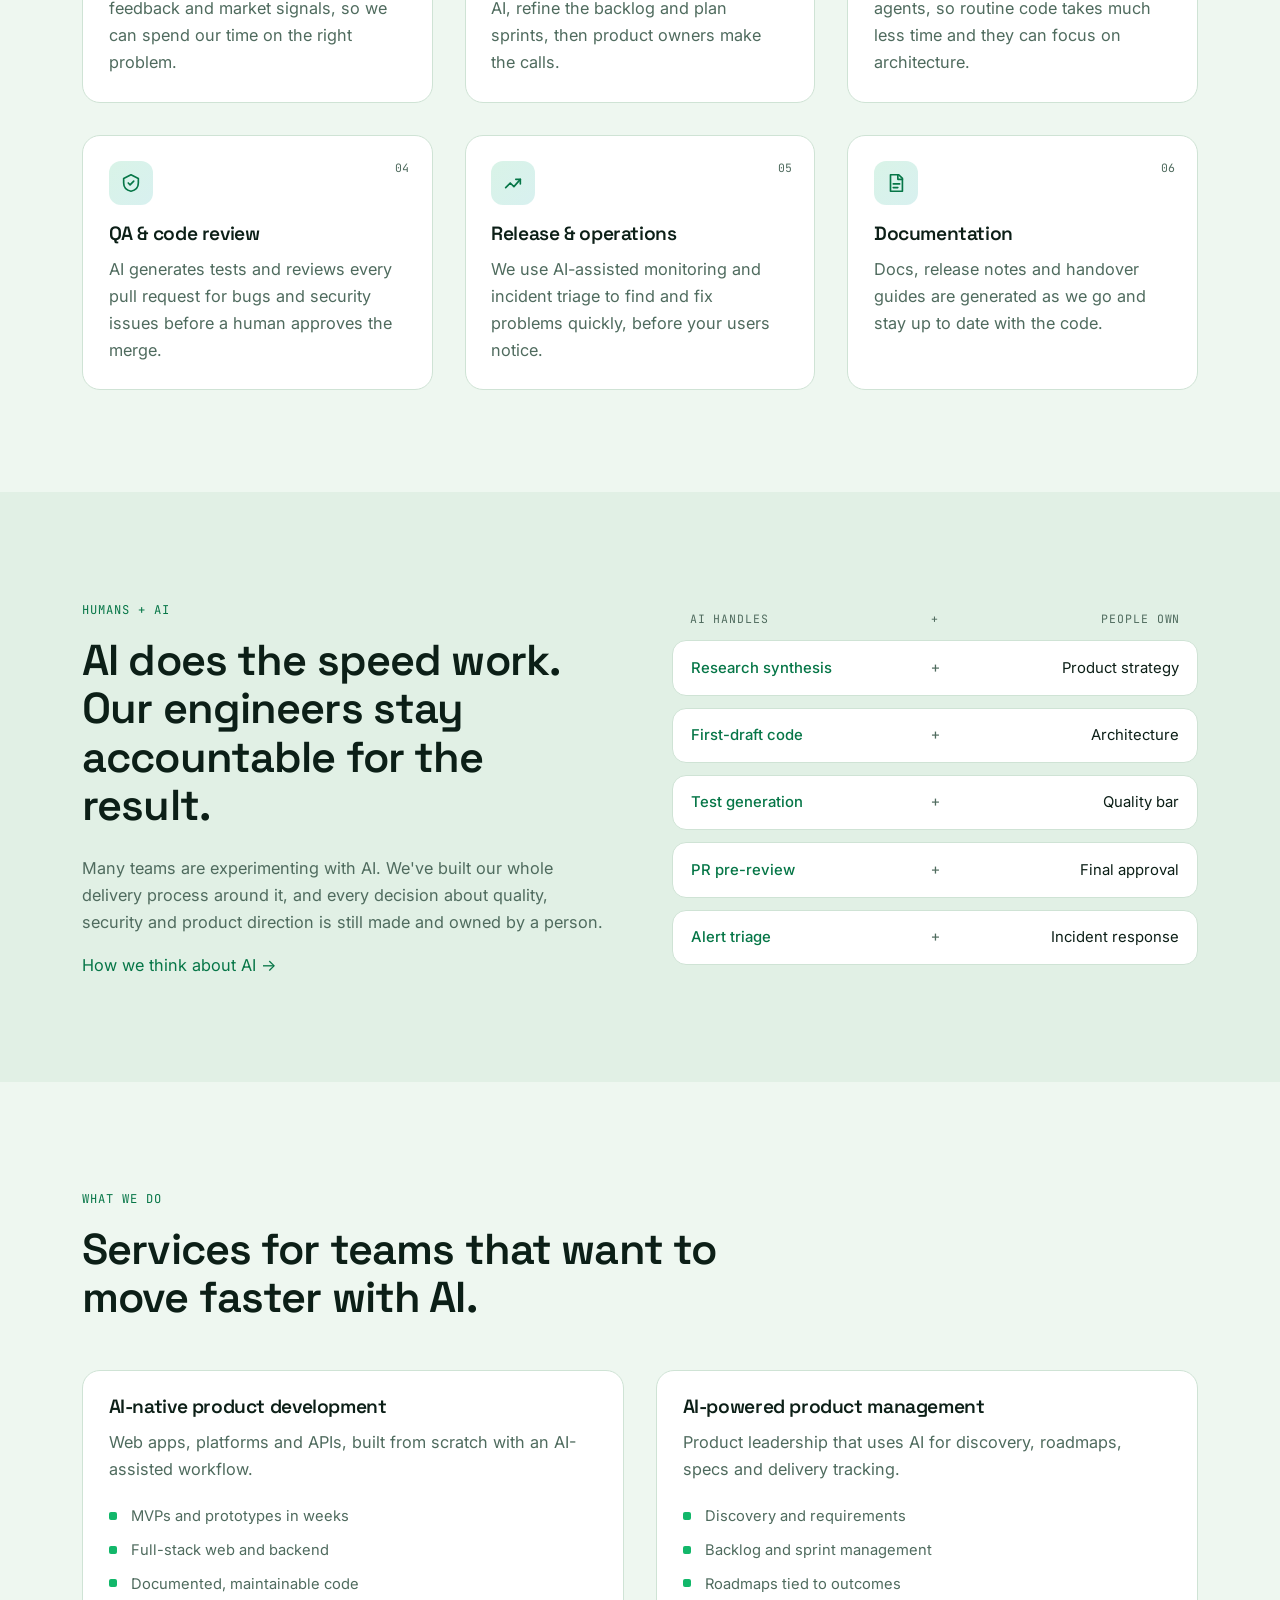
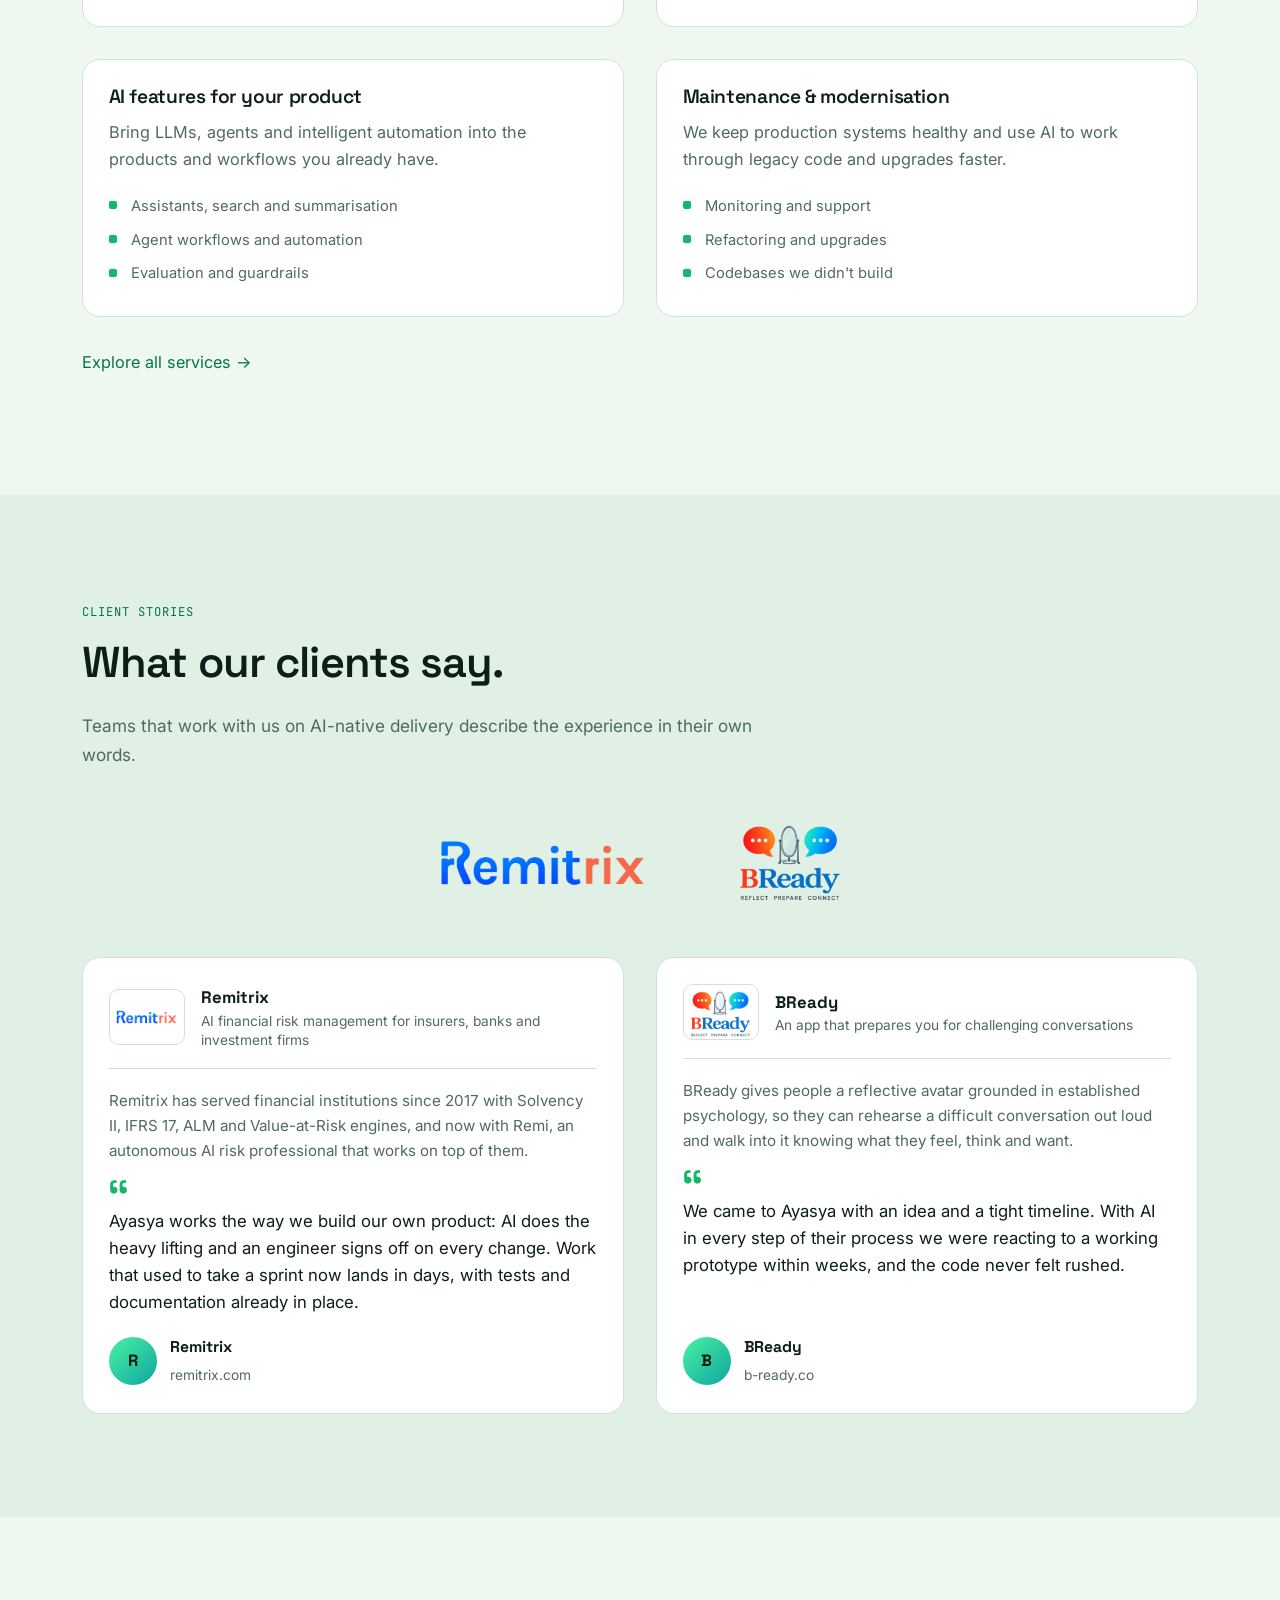
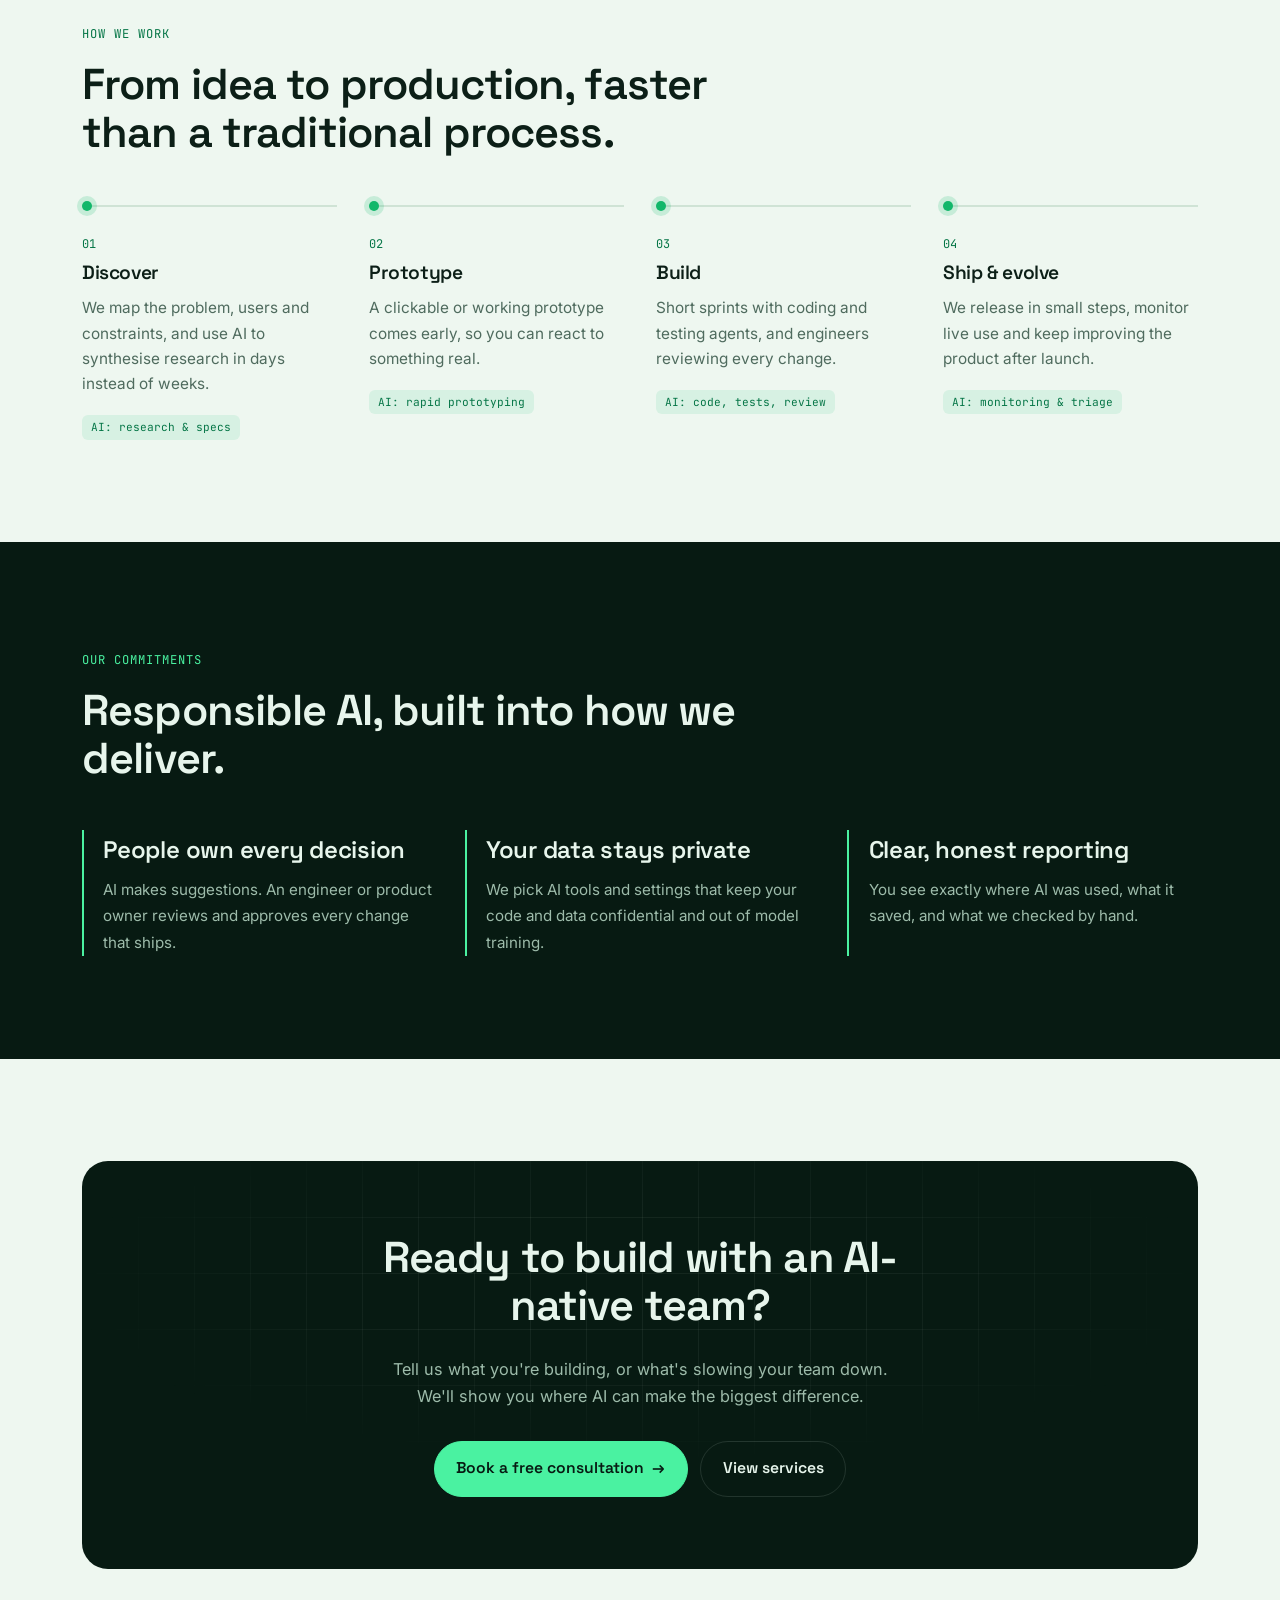
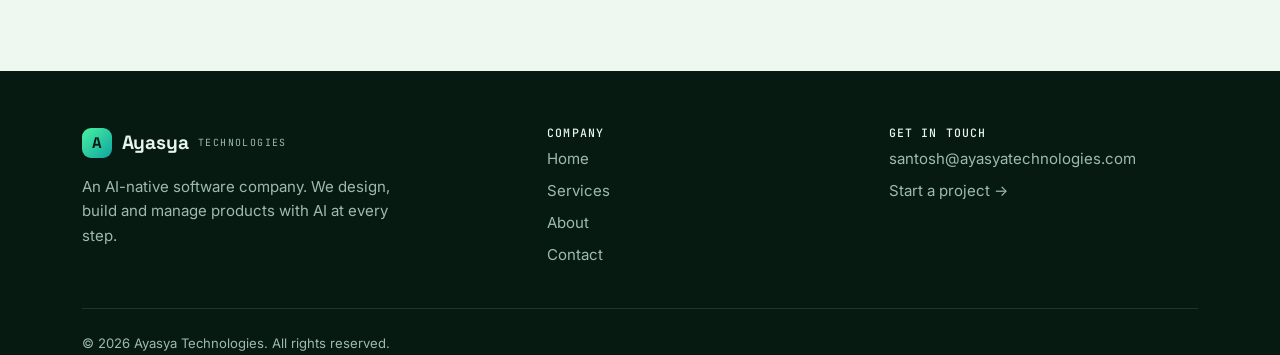
==== commit 4f29a86c: "Add 404 page, skip link, Organization schema; lighter social image and logos - 404.html styled like " ====
--- a/index.html
+++ b/index.html
@@ -8,13 +8,38 @@
 <meta property="og:title" content="Ayasya Technologies — AI-Native Software Development">
 <meta property="og:description" content="Software built and managed with AI at every step, from backlog to production.">
 <meta name="theme-color" content="#071A12">
+<link rel="icon" href="favicon.svg" type="image/svg+xml">
+<link rel="icon" href="images/favicon-32.png" sizes="32x32" type="image/png">
+<link rel="apple-touch-icon" href="images/apple-touch-icon.png">
+<link rel="canonical" href="https://ayasyatechnologies.com/">
+<meta property="og:type" content="website">
+<meta property="og:site_name" content="Ayasya Technologies">
+<meta property="og:url" content="https://ayasyatechnologies.com/">
+<meta property="og:image" content="https://ayasyatechnologies.com/images/og-image.jpg">
+<meta property="og:image:width" content="1200">
+<meta property="og:image:height" content="630">
+<meta property="og:image:alt" content="Ayasya Technologies: we build software with AI at every step">
+<meta name="twitter:card" content="summary_large_image">
 <link rel="preconnect" href="https://fonts.googleapis.com">
 <link rel="preconnect" href="https://fonts.gstatic.com" crossorigin>
 <link href="https://fonts.googleapis.com/css2?family=Space+Grotesk:wght@500;600;700&family=Inter:wght@400;500;600&family=JetBrains+Mono:wght@400;500&display=swap" rel="stylesheet">
 <link rel="stylesheet" href="styles.css">
 <script>document.documentElement.classList.add('js');</script>
+<script type="application/ld+json">
+{
+  "@context": "https://schema.org",
+  "@type": "Organization",
+  "name": "Ayasya Technologies",
+  "url": "https://ayasyatechnologies.com/",
+  "logo": "https://ayasyatechnologies.com/images/apple-touch-icon.png",
+  "email": "santosh@ayasyatechnologies.com",
+  "description": "An AI-native software company. AI is built into how we plan, design, code, test, ship and manage every product we deliver.",
+  "knowsAbout": ["AI-native software development", "AI product management", "LLM integration", "Software maintenance and modernisation"]
+}
+</script>
 </head>
 <body>
+<a class="skip-link" href="#main">Skip to content</a>
 
 <header class="site-header">
   <nav class="nav">
@@ -29,7 +54,7 @@
   </nav>
 </header>
 
-<main>
+<main id="main">
   <!-- ============ Hero ============ -->
   <section class="dark grid-bg hero">
     <div class="glow-orb"></div>
@@ -198,7 +223,7 @@
 
       <div class="logo-row reveal" aria-label="Client logos">
         <a class="logo" href="https://www.remitrix.com/" target="_blank" rel="noopener"><img src="images/clients/remitrix.png" alt="Remitrix"></a>
-        <a class="logo" href="https://b-ready.co/" target="_blank" rel="noopener"><img src="images/clients/bready.png" alt="BReady"></a>
+        <a class="logo" href="https://b-ready.co/" target="_blank" rel="noopener"><img class="tall" src="images/clients/bready.png" alt="BReady"></a>
       </div>
 
       <div class="stories">
@@ -208,7 +233,6 @@
             <span class="story-meta"><strong>Remitrix</strong><span>AI financial risk management for insurers, banks and investment firms</span></span>
           </div>
           <p class="story-about">Remitrix has served financial institutions since 2017 with Solvency II, IFRS 17, ALM and Value-at-Risk engines, and now with Remi, an autonomous AI risk professional that works on top of them.</p>
-          <!-- DRAFT quote: replace with client-approved wording and a named person before publishing. -->
           <blockquote>Ayasya works the way we build our own product: AI does the heavy lifting and an engineer signs off on every change. Work that used to take a sprint now lands in days, with tests and documentation already in place.</blockquote>
           <figcaption>
             <span class="avatar">R</span>
@@ -222,7 +246,6 @@
             <span class="story-meta"><strong>BReady</strong><span>An app that prepares you for challenging conversations</span></span>
           </div>
           <p class="story-about">BReady gives people a reflective avatar grounded in established psychology, so they can rehearse a difficult conversation out loud and walk into it knowing what they feel, think and want.</p>
-          <!-- DRAFT quote: replace with client-approved wording and a named person before publishing. -->
           <blockquote>We came to Ayasya with an idea and a tight timeline. With AI in every step of their process we were reacting to a working prototype within weeks, and the code never felt rushed.</blockquote>
           <figcaption>
             <span class="avatar">B</span>
--- a/styles.css
+++ b/styles.css
@@ -102,6 +102,18 @@
   animation: blink 2.4s ease-in-out infinite;
 }
 @keyframes blink { 50% { opacity: .35; } }
+
+/* ---------- Skip link (keyboard users) ---------- */
+.skip-link {
+  position: absolute; left: 1rem; top: -100px; z-index: 100;
+  padding: .6rem 1rem; border-radius: 999px;
+  background: var(--glow); color: var(--dark); font-weight: 600;
+}
+.skip-link:focus { top: 1rem; text-decoration: none; outline: 3px solid var(--dark); }
+
+/* ---------- 404 ---------- */
+.not-found { min-height: 60vh; display: flex; align-items: center; }
+.not-found .hero-actions { margin-top: 1.5rem; }
 
 /* ---------- Header / nav ---------- */
 .site-header {
@@ -476,17 +488,13 @@
 
 /* ---------- Client testimonials ---------- */
 .logo-row {
-  display: flex; flex-wrap: wrap; justify-content: center; gap: 1rem;
+  display: flex; flex-wrap: wrap; justify-content: center; align-items: center; gap: 1.5rem clamp(2rem, 6vw, 5rem);
   margin-bottom: clamp(2rem, 4vw, 3rem);
 }
-.logo-row .logo {
-  height: 84px; min-width: 200px; padding: .9rem 1.6rem;
-  display: grid; place-items: center;
-  background: #FFFFFF; border: 1px solid var(--line); border-radius: 12px;
-  transition: border-color .2s, box-shadow .2s, transform .2s;
-}
-.logo-row a.logo:hover { text-decoration: none; border-color: var(--accent); box-shadow: var(--shadow); transform: translateY(-2px); }
-.logo-row img { max-height: 52px; max-width: 180px; width: auto; }
+.logo-row .logo { display: grid; place-items: center; padding: .5rem; border-radius: 12px; transition: transform .2s, background .2s; }
+.logo-row a.logo:hover { text-decoration: none; transform: translateY(-2px); background: rgba(255, 255, 255, .5); }
+.logo-row img { max-height: 48px; max-width: 220px; width: auto; }
+.logo-row img.tall { max-height: 76px; }
 
 .stories { display: grid; grid-template-columns: repeat(2, 1fr); gap: var(--gap); align-items: stretch; }
 @media (max-width: 860px) { .stories { grid-template-columns: 1fr; } }
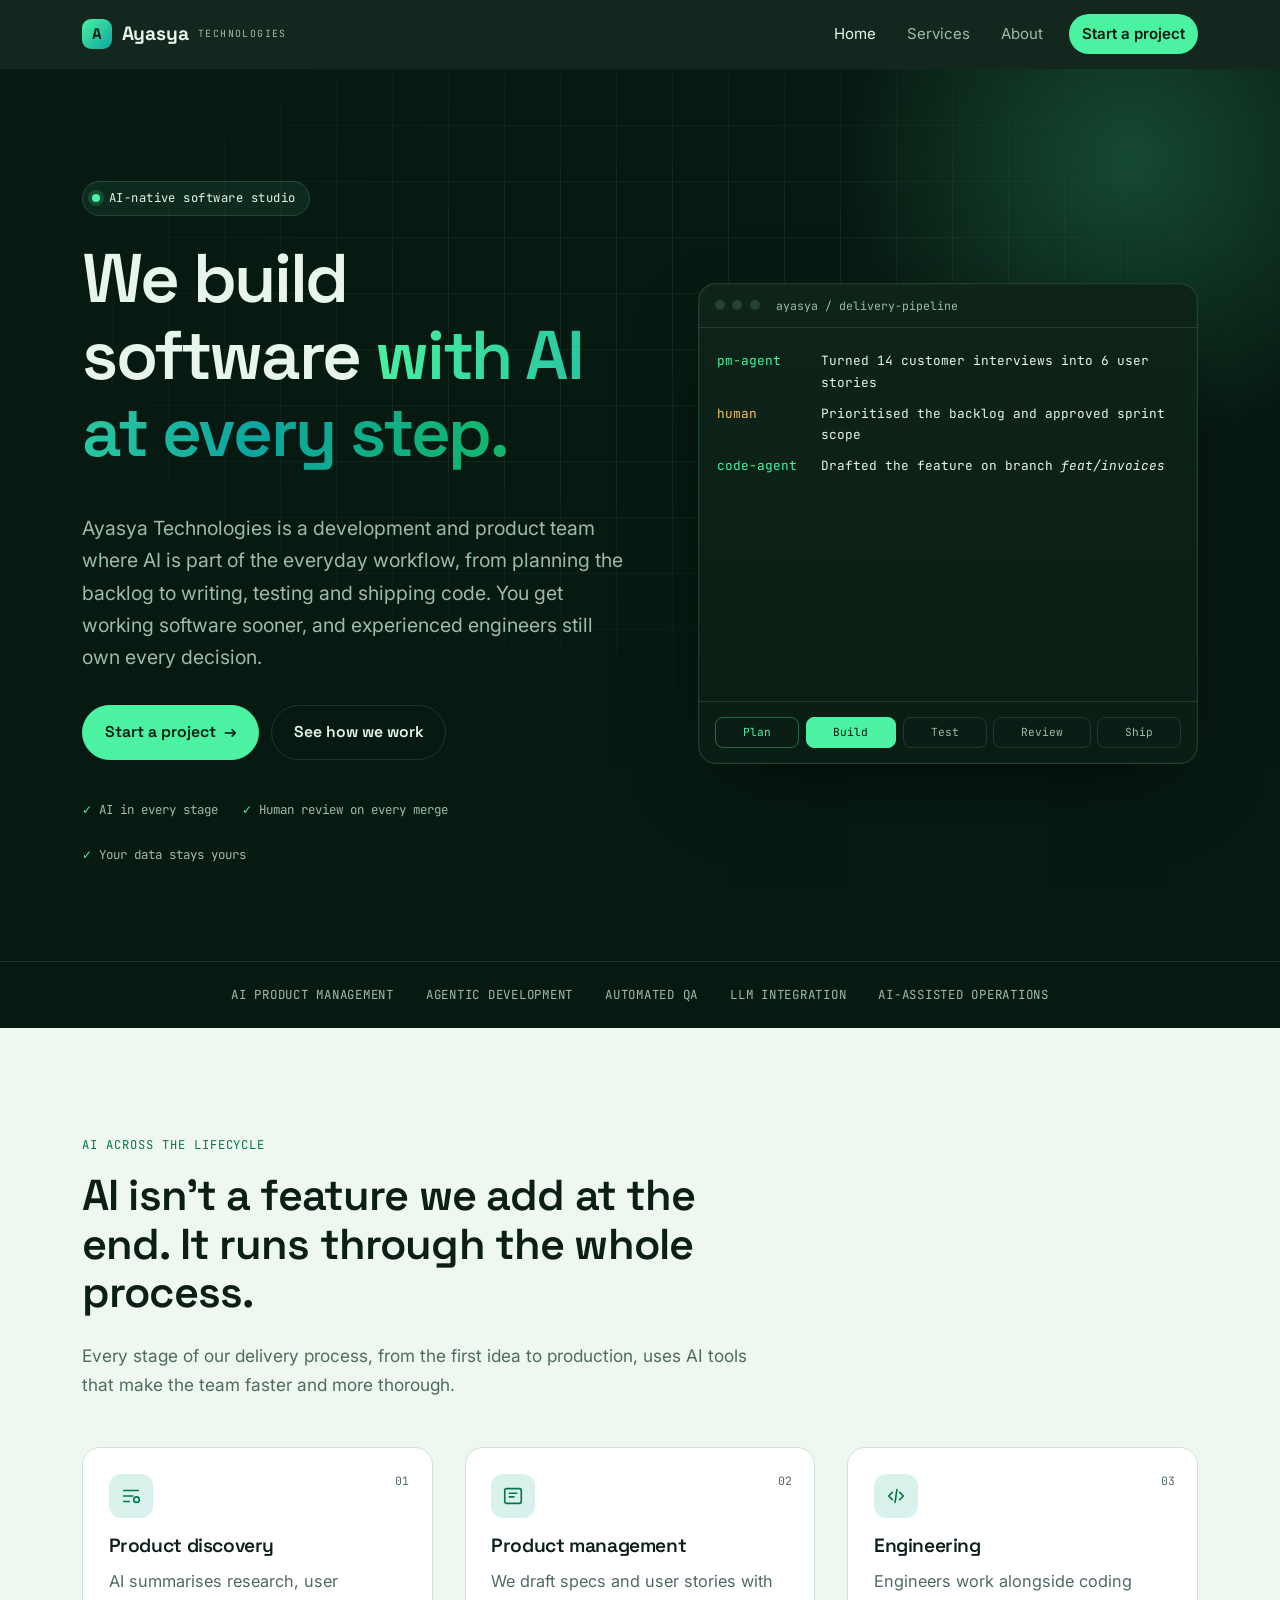
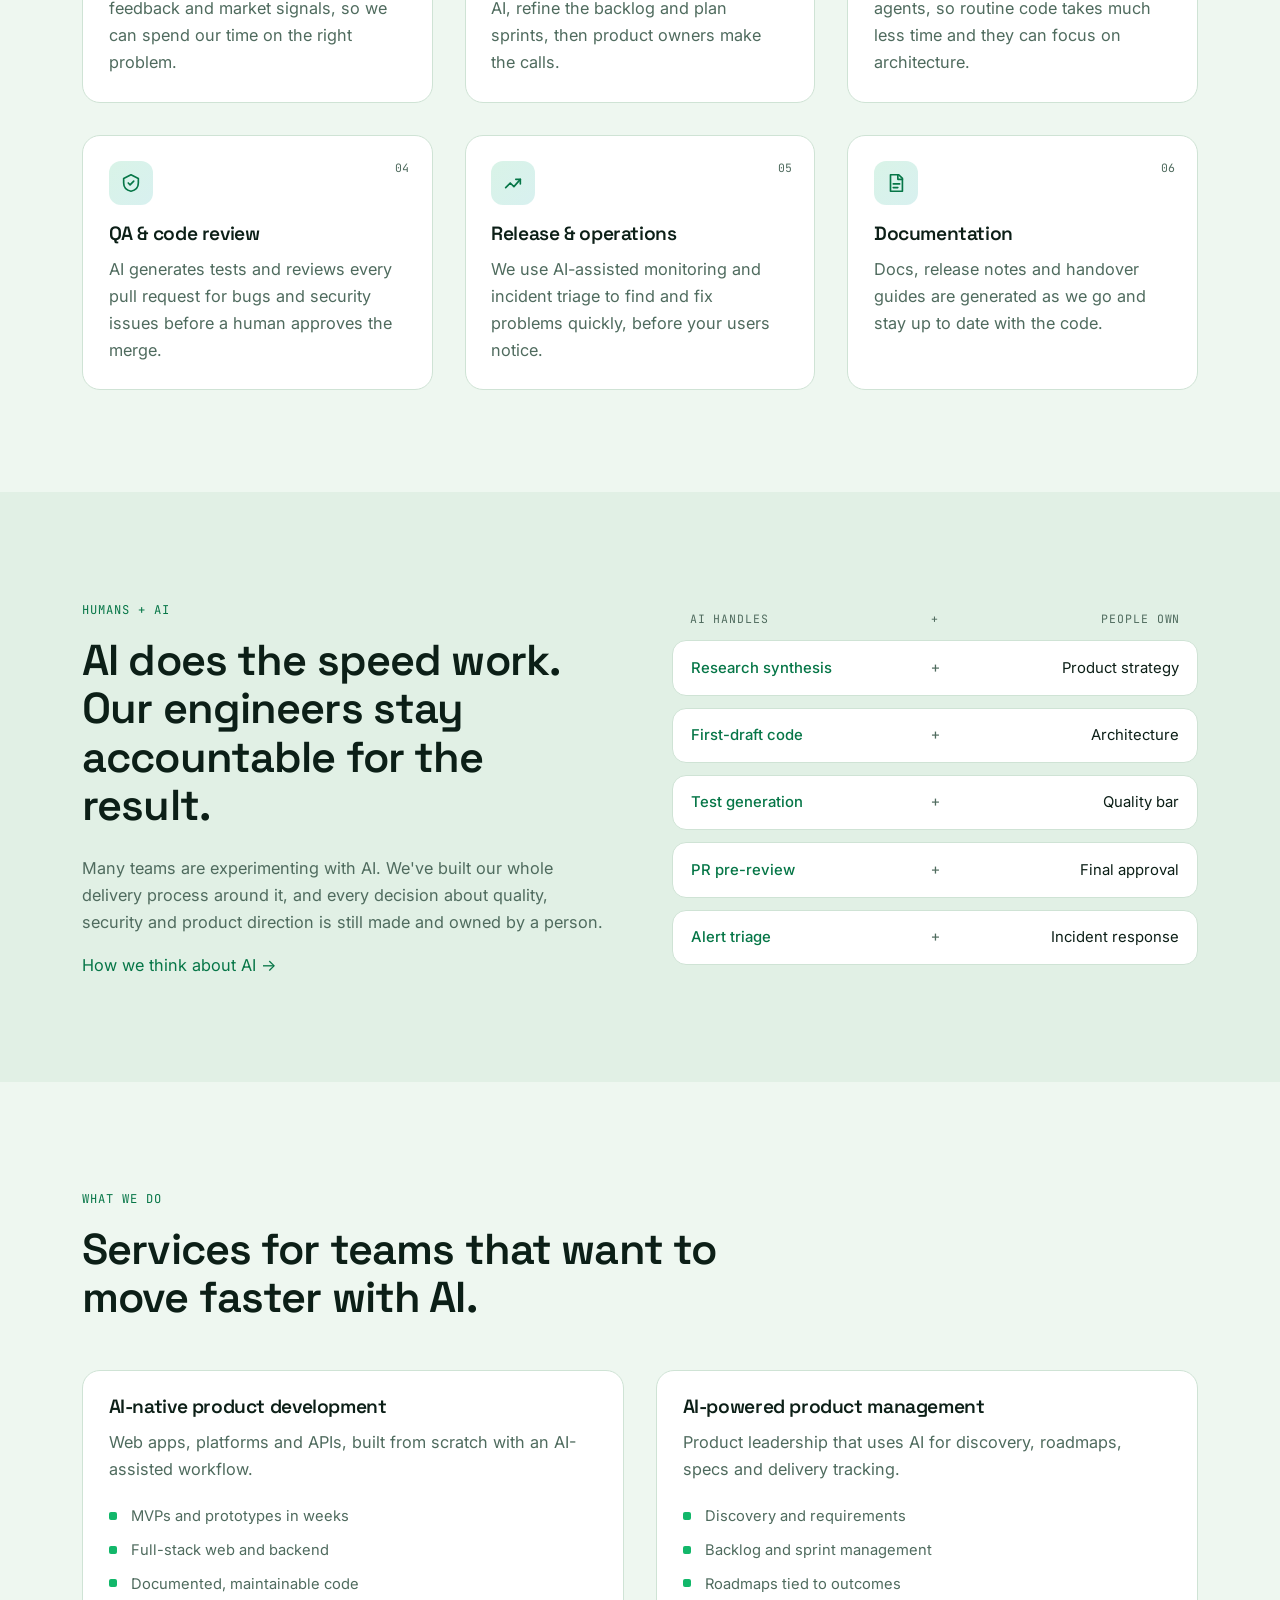
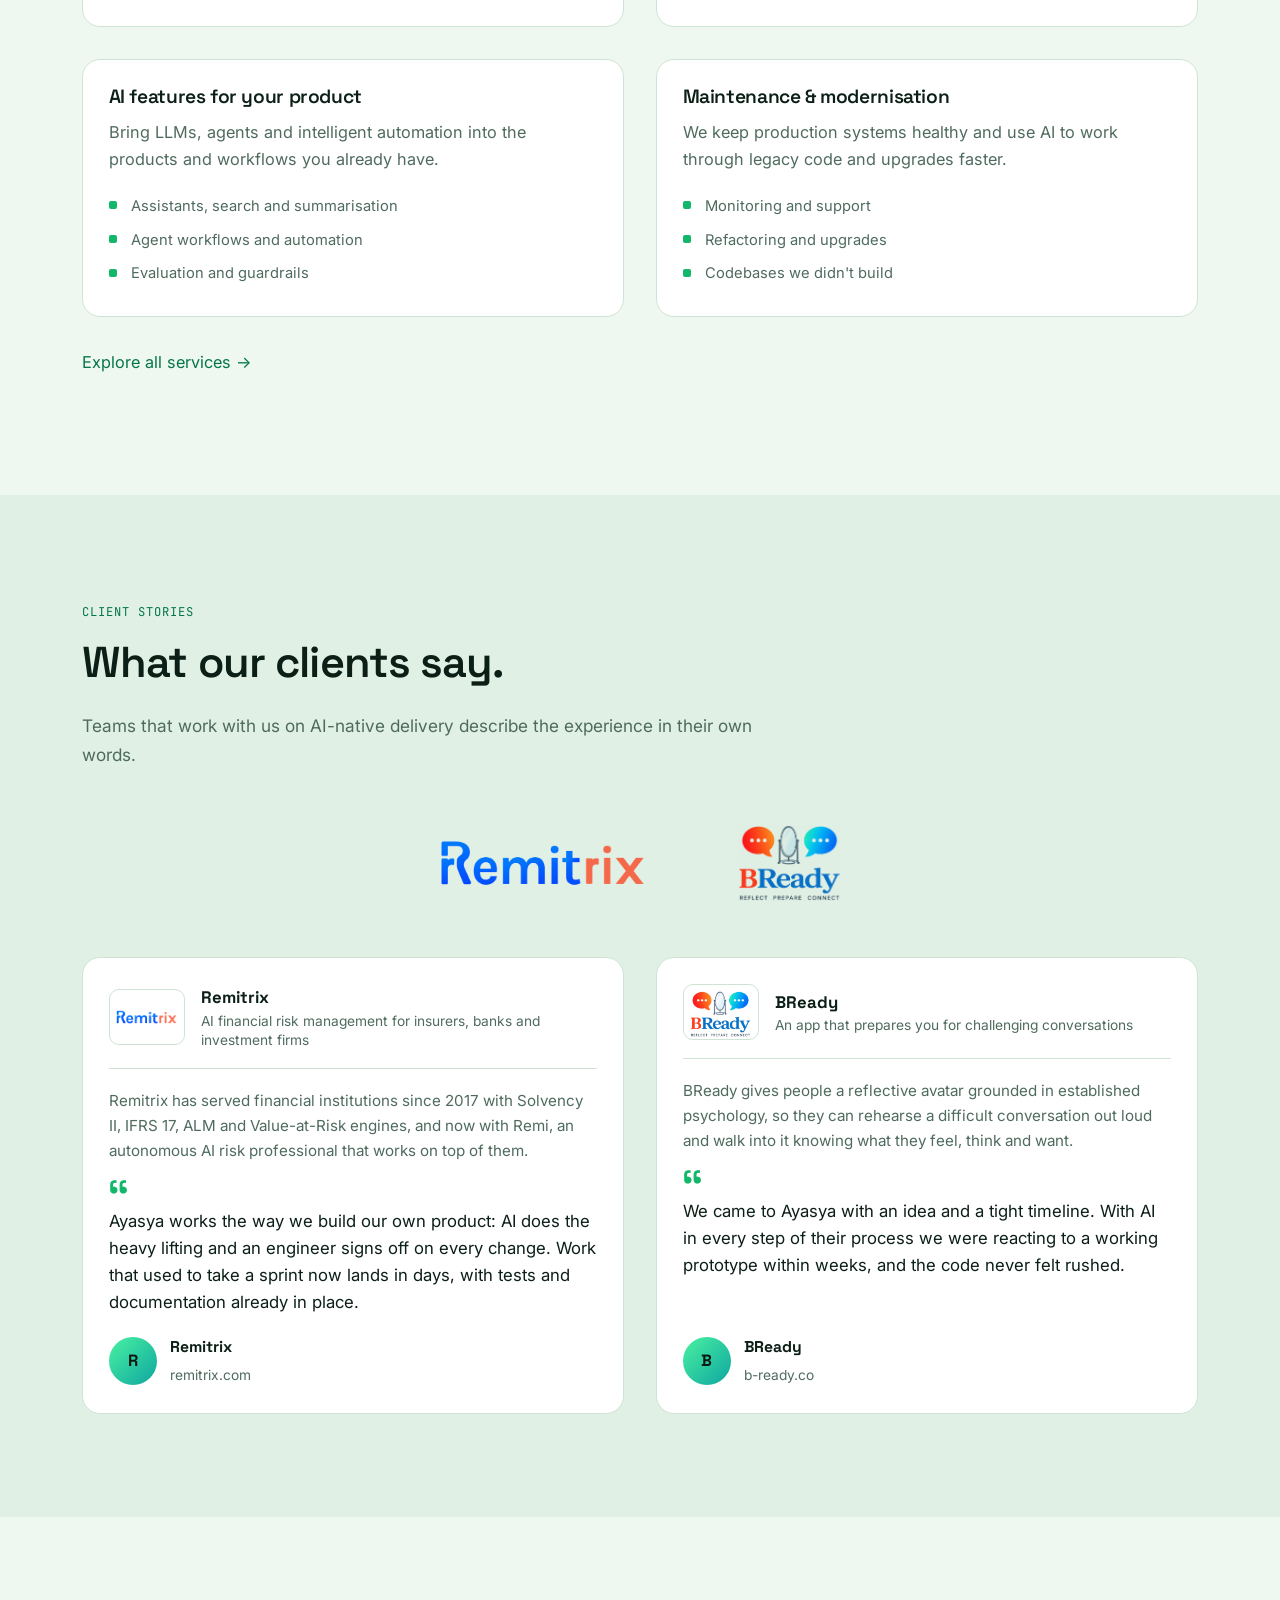
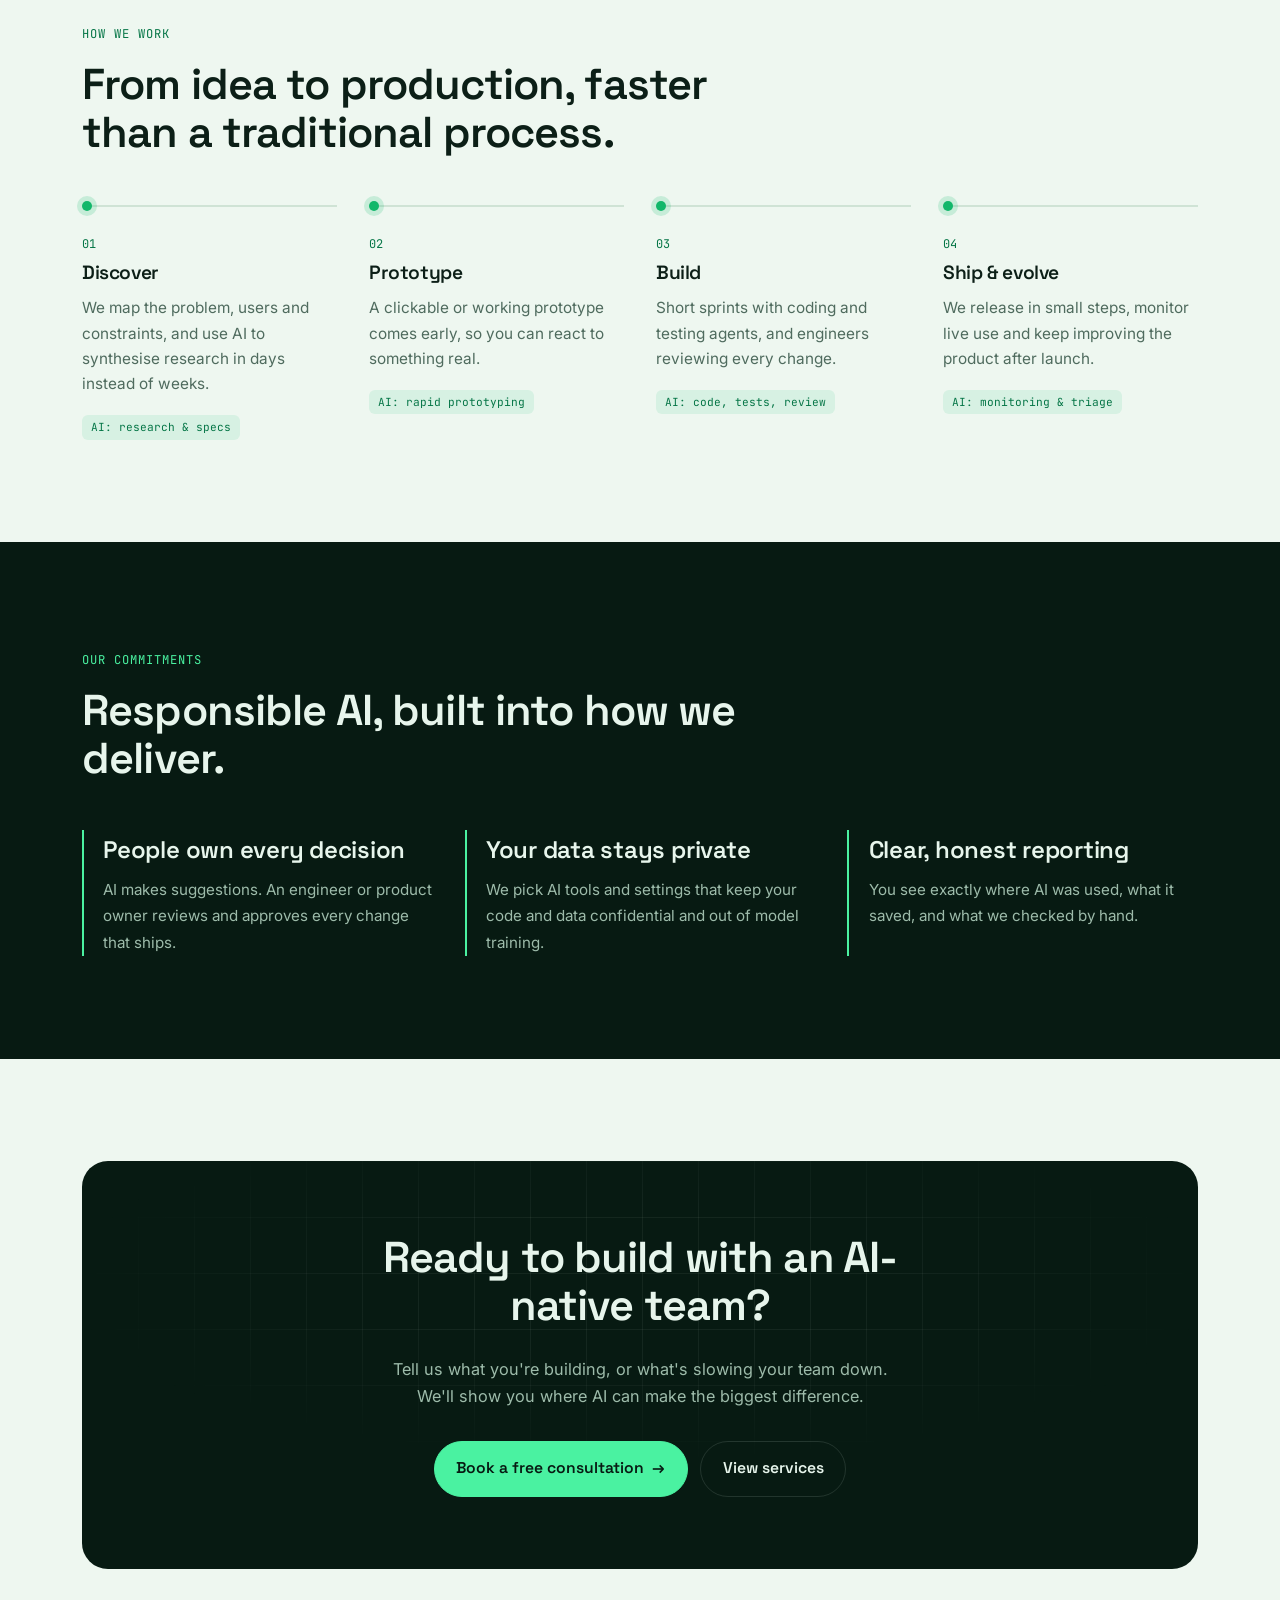
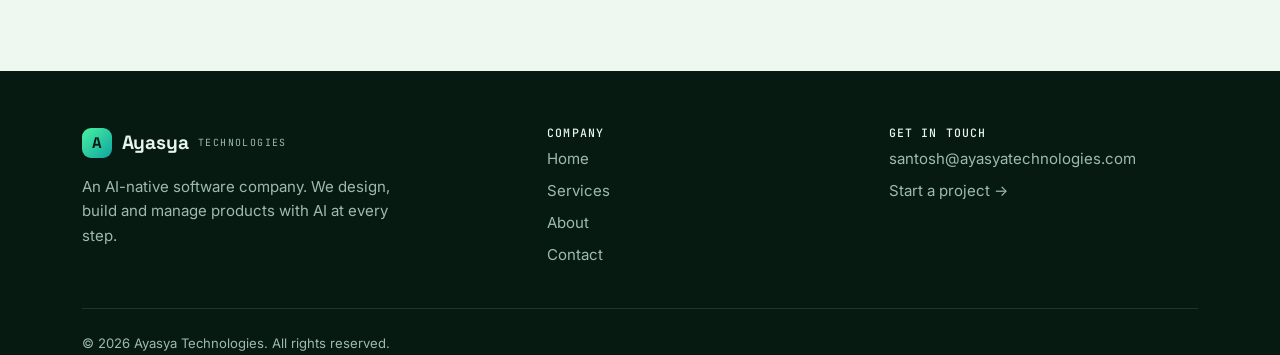
==== commit 5ecb195a: "Polish: heading order, lazy logos, lighter BReady logo, no inline styles - "What you get" labels on " ====
--- a/index.html
+++ b/index.html
@@ -202,7 +202,7 @@
           <ul><li>Monitoring and support</li><li>Refactoring and upgrades</li><li>Codebases we didn't build</li></ul>
         </article>
       </div>
-      <p class="reveal" style="margin-top:2rem;"><a href="services.html">Explore all services →</a></p>
+      <p class="reveal more-link"><a href="services.html">Explore all services →</a></p>
     </div>
   </section>
 
@@ -222,14 +222,14 @@
       </div>
 
       <div class="logo-row reveal" aria-label="Client logos">
-        <a class="logo" href="https://www.remitrix.com/" target="_blank" rel="noopener"><img src="images/clients/remitrix.png" alt="Remitrix"></a>
-        <a class="logo" href="https://b-ready.co/" target="_blank" rel="noopener"><img class="tall" src="images/clients/bready.png" alt="BReady"></a>
+        <a class="logo" href="https://www.remitrix.com/" target="_blank" rel="noopener"><img loading="lazy" width="548" height="127" src="images/clients/remitrix.png" alt="Remitrix"></a>
+        <a class="logo" href="https://b-ready.co/" target="_blank" rel="noopener"><img class="tall" loading="lazy" width="217" height="160" src="images/clients/bready.png" alt="BReady"></a>
       </div>
 
       <div class="stories">
         <figure class="card quote story reveal">
           <div class="story-head">
-            <span class="story-logo"><img src="images/clients/remitrix.png" alt=""></span>
+            <span class="story-logo"><img loading="lazy" width="548" height="127" src="images/clients/remitrix.png" alt=""></span>
             <span class="story-meta"><strong>Remitrix</strong><span>AI financial risk management for insurers, banks and investment firms</span></span>
           </div>
           <p class="story-about">Remitrix has served financial institutions since 2017 with Solvency II, IFRS 17, ALM and Value-at-Risk engines, and now with Remi, an autonomous AI risk professional that works on top of them.</p>
@@ -242,7 +242,7 @@
 
         <figure class="card quote story reveal">
           <div class="story-head">
-            <span class="story-logo"><img src="images/clients/bready.png" alt=""></span>
+            <span class="story-logo"><img loading="lazy" width="217" height="160" src="images/clients/bready.png" alt=""></span>
             <span class="story-meta"><strong>BReady</strong><span>An app that prepares you for challenging conversations</span></span>
           </div>
           <p class="story-about">BReady gives people a reflective avatar grounded in established psychology, so they can rehearse a difficult conversation out loud and walk into it knowing what they feel, think and want.</p>
@@ -330,7 +330,7 @@
         <p>An AI-native software company. We design, build and manage products with AI at every step.</p>
       </div>
       <div>
-        <h4>Company</h4>
+        <h3>Company</h3>
         <div class="footer-links">
           <a href="index.html">Home</a>
           <a href="services.html">Services</a>
@@ -339,7 +339,7 @@
         </div>
       </div>
       <div>
-        <h4>Get in touch</h4>
+        <h3>Get in touch</h3>
         <div class="footer-links">
           <a href="mailto:santosh@ayasyatechnologies.com">santosh@ayasyatechnologies.com</a>
           <a href="contact.html">Start a project →</a>
--- a/styles.css
+++ b/styles.css
@@ -376,6 +376,12 @@
 .section-head p { color: var(--muted); font-size: 1.08rem; }
 .dark .section-head p { color: var(--on-dark-muted); }
 
+/* ---------- Small layout helpers ---------- */
+.more-link { margin-top: 2rem; }
+.cards.tight { gap: 1rem; }
+.section.flush-top { padding-top: 0; }
+.contact-detail .note { font-weight: 400; }
+
 /* ---------- Cards ---------- */
 .cards { display: grid; gap: var(--gap); grid-template-columns: repeat(3, 1fr); }
 .cards.two { grid-template-columns: repeat(2, 1fr); }
@@ -493,7 +499,7 @@
 }
 .logo-row .logo { display: grid; place-items: center; padding: .5rem; border-radius: 12px; transition: transform .2s, background .2s; }
 .logo-row a.logo:hover { text-decoration: none; transform: translateY(-2px); background: rgba(255, 255, 255, .5); }
-.logo-row img { max-height: 48px; max-width: 220px; width: auto; }
+.logo-row img { max-height: 48px; max-width: 220px; width: auto; height: auto; }
 .logo-row img.tall { max-height: 76px; }
 
 .stories { display: grid; grid-template-columns: repeat(2, 1fr); gap: var(--gap); align-items: stretch; }
@@ -504,7 +510,7 @@
   display: grid; place-items: center;
   background: #FFFFFF; border: 1px solid var(--line); border-radius: 10px;
 }
-.story-logo img { max-height: 100%; max-width: 100%; width: auto; object-fit: contain; }
+.story-logo img { max-height: 100%; max-width: 100%; width: auto; height: auto; object-fit: contain; }
 .story-meta strong { display: block; font-family: var(--font-display); font-size: 1.05rem; }
 .story-meta span { font-size: .86rem; color: var(--muted); line-height: 1.4; display: block; }
 .story-about { font-size: .95rem; }
@@ -594,7 +600,7 @@
   margin-top: 1.4rem; padding: 1.2rem 1.4rem;
   background: var(--surface); border: 1px solid var(--line); border-radius: 14px;
 }
-.service .deliver h4 {
+.service .deliver h3 {
   font-family: var(--font-mono); font-size: .74rem; letter-spacing: .08em; text-transform: uppercase;
   color: var(--muted); margin-bottom: .75rem; font-weight: 500;
 }
@@ -634,12 +640,16 @@
 .form-row { display: grid; grid-template-columns: 1fr 1fr; gap: 1.1rem; }
 @media (max-width: 560px) { .form-row { grid-template-columns: 1fr; } }
 .form-note { font-size: .82rem; color: var(--muted); margin: 0; }
+.form-status { font-size: .92rem; margin: 0; min-height: 1.4em; color: var(--muted); }
+.form-status:empty { display: none; }
+.form-status.ok { color: var(--accent-ink); font-weight: 500; }
+.form-status.error { color: #B42318; }
 
 /* ---------- Footer ---------- */
 .site-footer { background: var(--dark); color: var(--on-dark-muted); padding: 3.5rem 0 2rem; }
 .footer-grid { display: grid; grid-template-columns: 1.4fr 1fr 1fr; gap: 2rem; }
 @media (max-width: 720px) { .footer-grid { grid-template-columns: 1fr; } }
-.footer-grid h4 {
+.footer-grid h3 {
   font-family: var(--font-mono); font-size: .72rem; letter-spacing: .1em; text-transform: uppercase;
   color: var(--on-dark); font-weight: 500;
 }
